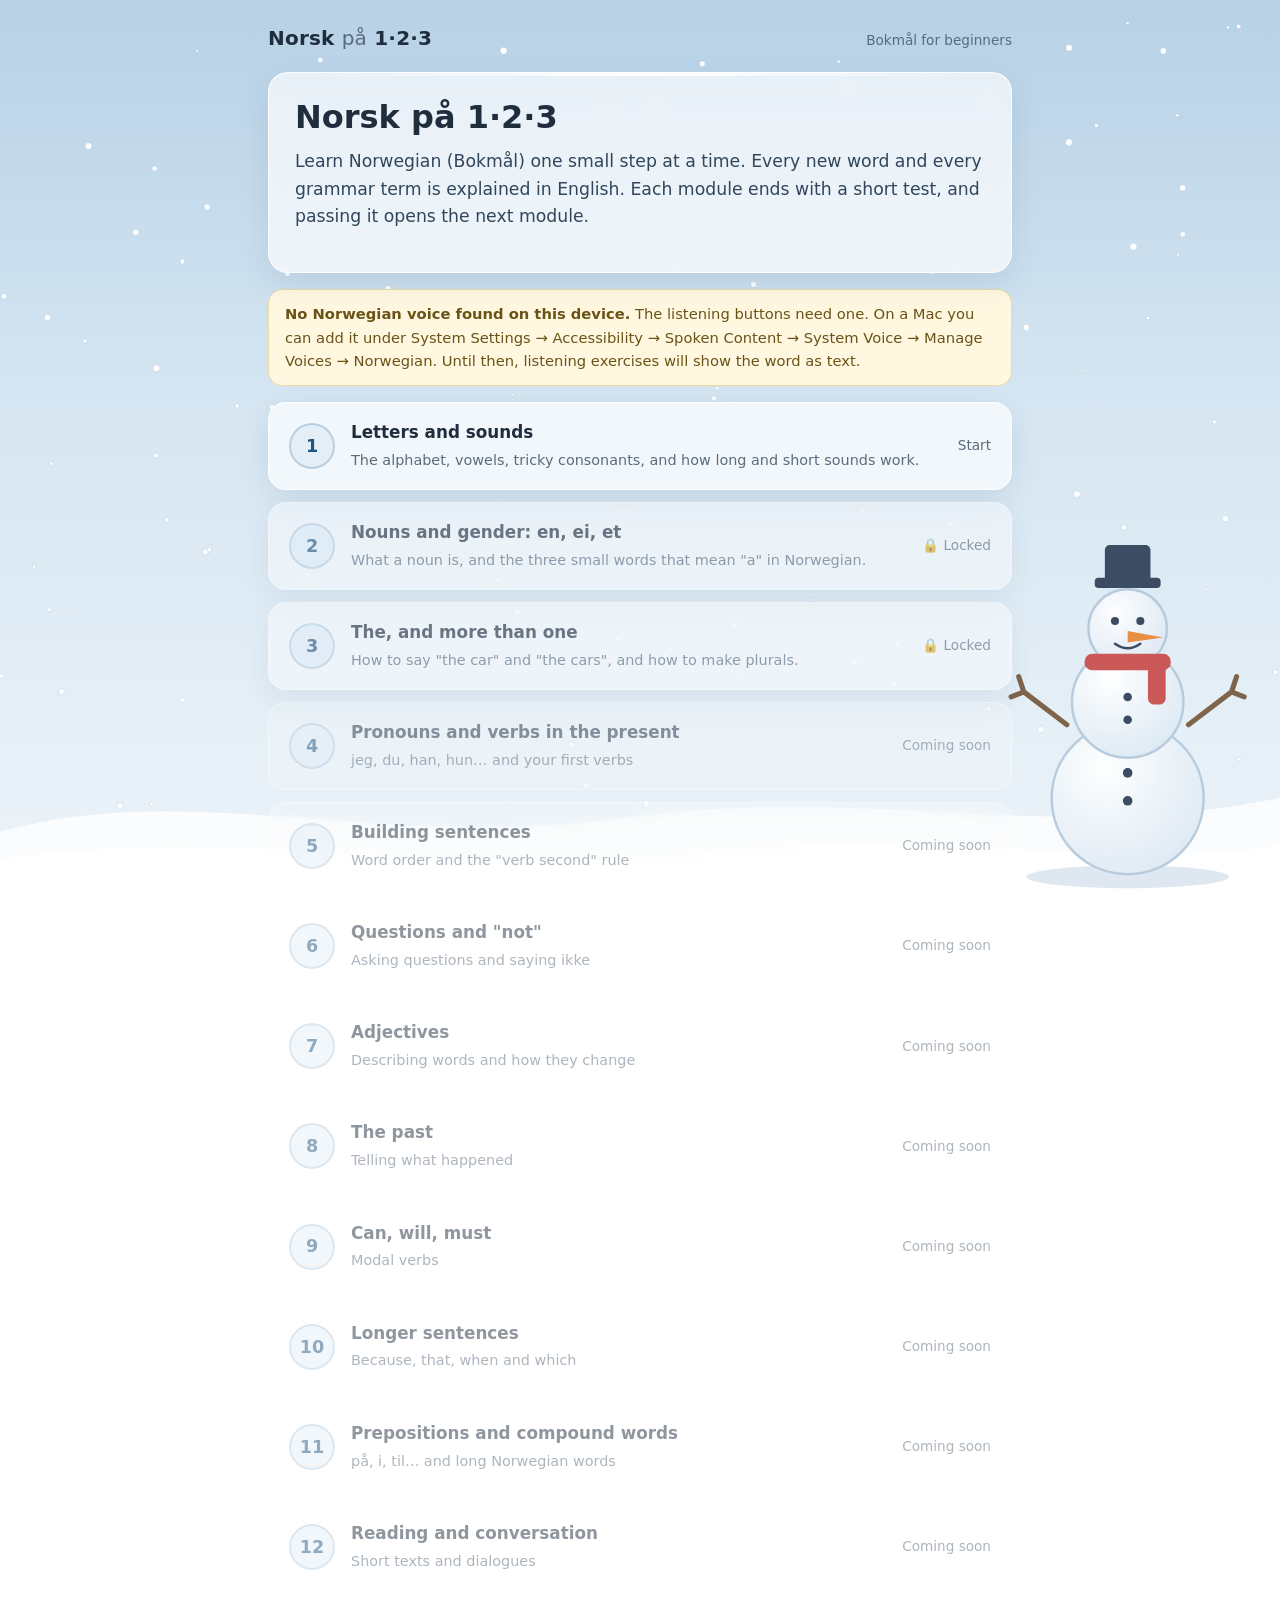
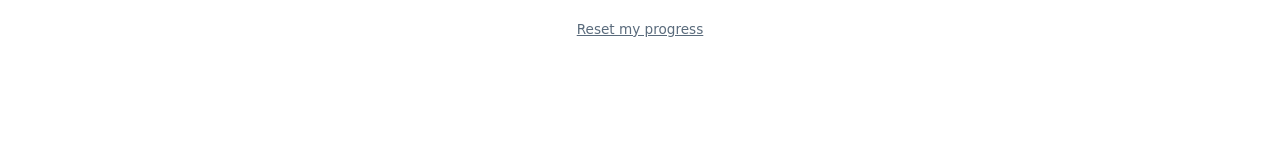
==== index.html @ 13de9e4a "Norsk på 1·2·3: kursskjelett med vinterdesign og modul 1–3 Co-Authored-By: Claude Sonnet 5.5 <norepl" ====
<!DOCTYPE html>
<html lang="en">
<head>
<meta charset="utf-8">
<meta name="viewport" content="width=device-width, initial-scale=1">
<title>Norsk på 1·2·3</title>
<meta name="description" content="Learn Norwegian (Bokmål) step by step, with explanations in English.">
<link rel="icon" href="data:image/svg+xml,%3Csvg xmlns='http://www.w3.org/2000/svg' viewBox='0 0 100 100'%3E%3Ctext y='.9em' font-size='90'%3E%E2%9D%84%EF%B8%8F%3C/text%3E%3C/svg%3E">
<link rel="stylesheet" href="css/style.css">
</head>
<body>

<canvas id="snow" aria-hidden="true"></canvas>

<svg class="drift" aria-hidden="true" viewBox="0 0 1440 220" preserveAspectRatio="none">
  <path d="M0 120 C 220 40, 420 150, 700 100 C 980 50, 1180 140, 1440 70 L1440 220 L0 220 Z" fill="#ffffff" opacity=".75"/>
  <path d="M0 160 C 260 110, 520 190, 800 150 C 1060 112, 1260 180, 1440 140 L1440 220 L0 220 Z" fill="#ffffff"/>
</svg>

<svg class="snowman" aria-hidden="true" viewBox="0 0 200 300" role="presentation">
  <defs>
    <radialGradient id="sg" cx="35%" cy="30%" r="80%">
      <stop offset="0" stop-color="#ffffff"/>
      <stop offset="1" stop-color="#dbe8f3"/>
    </radialGradient>
  </defs>
  <ellipse cx="100" cy="288" rx="80" ry="9" fill="#9db9d1" opacity=".35"/>
  <path d="M52 168 L18 142 M18 142 L8 146 M18 142 L14 130" stroke="#7a5c43" stroke-width="4" stroke-linecap="round" fill="none"/>
  <path d="M148 168 L182 142 M182 142 L192 146 M182 142 L186 130" stroke="#7a5c43" stroke-width="4" stroke-linecap="round" fill="none"/>
  <circle cx="100" cy="226" r="60" fill="url(#sg)" stroke="#b6cadc" stroke-width="2"/>
  <circle cx="100" cy="150" r="44" fill="url(#sg)" stroke="#b6cadc" stroke-width="2"/>
  <circle cx="100" cy="92" r="31" fill="url(#sg)" stroke="#b6cadc" stroke-width="2"/>
  <rect x="66" y="112" width="68" height="13" rx="6" fill="#c9514f"/>
  <rect x="116" y="118" width="14" height="34" rx="5" fill="#c9514f"/>
  <circle cx="90" cy="86" r="3.2" fill="#33445a"/>
  <circle cx="110" cy="86" r="3.2" fill="#33445a"/>
  <path d="M100 94 L128 99 L100 103 Z" fill="#e8893b"/>
  <path d="M90 104 q10 7 20 0" stroke="#33445a" stroke-width="2" fill="none" stroke-linecap="round"/>
  <circle cx="100" cy="146" r="3.4" fill="#33445a"/>
  <circle cx="100" cy="164" r="3.4" fill="#33445a"/>
  <circle cx="100" cy="206" r="3.8" fill="#33445a"/>
  <circle cx="100" cy="228" r="3.8" fill="#33445a"/>
  <rect x="74" y="52" width="52" height="8" rx="3" fill="#33445a"/>
  <rect x="82" y="26" width="36" height="30" rx="4" fill="#33445a"/>
</svg>

<div class="shell">
  <header class="top">
    <a href="#" id="homeLink" class="brand" aria-label="Norsk på 1·2·3, home">Norsk <span>på</span> 1·2·3</a>
    <span class="tag">Bokmål for beginners</span>
  </header>
  <main id="app" tabindex="-1"></main>
  <footer class="foot">
    <button id="resetBtn" class="linkish">Reset my progress</button>
  </footer>
</div>

<script src="js/modules.js"></script>
<script src="js/app.js"></script>
</body>
</html>
---- css/style.css ----
:root{
  --ink:#1f2d3d;
  --muted:#5a6b7c;
  --blue:#2f6f9f;
  --blue-d:#1f5580;
  --blue-l:#e3eef7;
  --ok:#2c7a58;
  --ok-bg:#e3f3ea;
  --bad:#a84646;
  --bad-bg:#f8e6e6;
  --en:#3b6ea5;
  --ei:#b05279;
  --et:#3f8a69;
  --glass:rgba(255,255,255,.66);
  --edge:rgba(255,255,255,.85);
  --shadow:0 10px 30px rgba(40,80,120,.12);
}
*{box-sizing:border-box}
html{-webkit-text-size-adjust:100%}
body{
  margin:0;
  color:var(--ink);
  font:17px/1.6 "Avenir Next","Segoe UI",system-ui,-apple-system,Roboto,"Helvetica Neue",sans-serif;
  min-height:100vh;
  background:linear-gradient(180deg,#b7d1e6 0%,#d6e6f2 45%,#edf4f9 100%) fixed;
  position:relative;
  overflow-x:hidden;
}
#snow{position:fixed;inset:0;width:100%;height:100%;z-index:0;pointer-events:none}
.drift{position:fixed;left:0;right:0;bottom:0;width:100%;height:150px;z-index:0;pointer-events:none}
.snowman{position:fixed;right:max(2vw,12px);bottom:8px;height:min(46vh,380px);width:auto;z-index:0;pointer-events:none;opacity:.95}
.shell{position:relative;z-index:1;max-width:780px;margin:0 auto;padding:22px 18px 120px}
.top{display:flex;align-items:baseline;justify-content:space-between;gap:12px;margin-bottom:18px}
.brand{font-weight:700;font-size:1.25rem;letter-spacing:.2px;color:var(--ink);text-decoration:none}
.brand span{font-weight:400;color:var(--muted)}
.tag{font-size:.85rem;color:var(--muted)}
h1,h2,h3{line-height:1.25;margin:0 0 .5em;font-weight:700}
h1{font-size:2rem}
h2{font-size:1.4rem}
h3{font-size:1.1rem;color:var(--blue-d)}
p{margin:0 0 1em}
.lead{font-size:1.08rem;color:#31465b}
.card{
  background:var(--glass);
  -webkit-backdrop-filter:blur(7px);backdrop-filter:blur(7px);
  border:1px solid var(--edge);
  border-radius:20px;
  box-shadow:var(--shadow);
  padding:24px 26px;
  margin-bottom:16px;
  position:relative;
}
.card::before{ /* thin snow cap on top edge */
  content:"";position:absolute;left:22px;right:22px;top:-1px;height:4px;
  background:linear-gradient(90deg,transparent,rgba(255,255,255,.95),transparent);
  border-radius:4px;
}
.hero h1{margin-bottom:.35em}

/* buttons */
button{font:inherit;color:inherit;cursor:pointer}
.btn{
  display:inline-flex;align-items:center;gap:8px;
  background:var(--blue);color:#fff;border:0;border-radius:999px;
  padding:10px 22px;font-weight:600;
  transition:background .15s,transform .05s;
}
.btn:hover{background:var(--blue-d)}
.btn:active{transform:translateY(1px)}
.btn:disabled{background:#a9bccb;cursor:not-allowed}
.btn.ghost{background:rgba(255,255,255,.7);color:var(--blue-d);border:1px solid #b9cfe0}
.btn.ghost:hover{background:#fff}
.row{display:flex;flex-wrap:wrap;gap:10px;align-items:center}
.row.between{justify-content:space-between}
.linkish{background:none;border:0;color:var(--muted);text-decoration:underline;font-size:.85rem;padding:4px}
.foot{text-align:center;margin-top:24px}
:focus-visible{outline:3px solid #7fb2dc;outline-offset:2px}
main:focus{outline:none}

/* module path */
.path{list-style:none;margin:0;padding:0}
.mod{
  display:flex;gap:16px;align-items:center;width:100%;text-align:left;
  background:var(--glass);-webkit-backdrop-filter:blur(7px);backdrop-filter:blur(7px);
  border:1px solid var(--edge);border-radius:18px;box-shadow:var(--shadow);
  padding:16px 20px;margin-bottom:12px;color:var(--ink);
  transition:transform .12s,background .12s;
}
button.mod:hover{transform:translateY(-2px);background:rgba(255,255,255,.85)}
.mod .num{
  flex:0 0 46px;height:46px;border-radius:50%;
  display:grid;place-items:center;font-weight:700;font-size:1.1rem;
  background:var(--blue-l);color:var(--blue-d);border:2px solid #b9cfe0;
}
.mod.done .num{background:var(--ok);border-color:var(--ok);color:#fff}
.mod .info{flex:1;min-width:0}
.mod .info b{display:block;font-size:1.05rem}
.mod .info small{color:var(--muted);font-size:.9rem}
.mod .state{font-size:.85rem;color:var(--muted);white-space:nowrap}
.mod.done .state{color:var(--ok);font-weight:600}
.mod.locked{opacity:.62;cursor:default}
.mod.soon{opacity:.5;background:rgba(255,255,255,.4);box-shadow:none}
.banner{
  background:#fff7e0;border:1px solid #ecd9a0;color:#6a5316;
  border-radius:14px;padding:12px 16px;margin-bottom:16px;font-size:.92rem;
}

/* lesson content */
.crumbs{font-size:.88rem;color:var(--muted);margin-bottom:10px}
.dots{display:flex;gap:6px;margin:0 0 16px}
.dots i{height:6px;flex:1;border-radius:4px;background:#c9d9e6}
.dots i.on{background:var(--blue)}
.term{
  background:var(--blue-l);border-left:4px solid var(--blue);
  border-radius:10px;padding:10px 14px;margin:14px 0;font-size:.98rem;
}
.tip{
  background:#fff6e4;border-left:4px solid #e0a93b;
  border-radius:10px;padding:10px 14px;margin:14px 0;font-size:.98rem;
}
table{border-collapse:collapse;width:100%;margin:12px 0;font-size:.97rem}
th,td{padding:9px 10px;text-align:left;border-bottom:1px solid rgba(90,120,150,.2);vertical-align:top}
th{font-size:.8rem;letter-spacing:.04em;text-transform:uppercase;color:var(--muted)}
td.big{font-size:1.6rem;font-weight:700;color:var(--blue-d);width:56px}
.w{display:inline-flex;align-items:center;gap:6px;margin:2px 12px 2px 0;white-space:nowrap}
.w b{font-weight:700}
.w .en{color:var(--muted);font-size:.9rem}
.say{
  background:#fff;border:1px solid #b9cfe0;border-radius:50%;
  width:28px;height:28px;display:inline-grid;place-items:center;font-size:.8rem;padding:0;line-height:1;
}
.say:hover{background:var(--blue-l)}
.g{display:inline-block;font-weight:700;font-size:.85rem;padding:1px 9px;border-radius:999px;color:#fff}
.g-en{background:var(--en)}.g-ei{background:var(--ei)}.g-et{background:var(--et)}
.cols{display:grid;grid-template-columns:repeat(3,1fr);gap:14px}
.cols>div{background:rgba(255,255,255,.55);border-radius:14px;padding:12px 14px}
.cols .w{display:flex;margin:4px 0}
.rule{font-size:1.05rem;text-align:center;background:rgba(255,255,255,.6);border-radius:12px;padding:10px;margin:10px 0}
.arrow{color:var(--muted);padding:0 4px}
.hl{color:var(--blue-d);font-weight:700}

/* practice */
.progress{height:8px;background:#c9d9e6;border-radius:6px;overflow:hidden;margin-bottom:16px}
.progress i{display:block;height:100%;background:var(--blue);transition:width .25s}
.q{font-size:1.15rem;margin-bottom:16px}
.q .blank{display:inline-block;min-width:42px;border-bottom:2px solid var(--blue);text-align:center;color:var(--blue-d)}
.listenbar{display:flex;gap:10px;margin-bottom:16px;flex-wrap:wrap}
.bigsay{
  display:inline-flex;align-items:center;gap:8px;background:#fff;border:1px solid #b9cfe0;
  border-radius:999px;padding:10px 20px;font-weight:600;color:var(--blue-d)
}
.bigsay:hover{background:var(--blue-l)}
.opts{display:grid;gap:10px;margin-bottom:16px}
.opt{
  text-align:left;background:rgba(255,255,255,.8);border:2px solid #cddceb;border-radius:14px;
  padding:11px 16px;transition:border-color .12s,background .12s;
}
.opt:hover{border-color:#8db5d6}
.opt.sel{border-color:var(--blue);background:var(--blue-l)}
.opt.right{border-color:var(--ok);background:var(--ok-bg)}
.opt.wrong{border-color:var(--bad);background:var(--bad-bg)}
.opts.two{grid-template-columns:repeat(auto-fit,minmax(130px,1fr))}
input.ans{
  font:inherit;width:100%;max-width:420px;padding:11px 16px;border-radius:14px;
  border:2px solid #cddceb;background:rgba(255,255,255,.9);color:var(--ink);
}
input.ans:focus{outline:none;border-color:var(--blue)}
input.ans.right{border-color:var(--ok);background:var(--ok-bg)}
input.ans.wrong{border-color:var(--bad);background:var(--bad-bg)}
.chars{display:flex;gap:8px;margin:10px 0 16px}
.chars button{background:#fff;border:1px solid #b9cfe0;border-radius:10px;padding:4px 14px;font-weight:700;font-size:1.05rem}
.chars button:hover{background:var(--blue-l)}
.match{display:grid;grid-template-columns:1fr 1fr;gap:10px 24px;margin-bottom:16px}
.match .opt{text-align:center}
.match .opt.done{border-color:var(--ok);background:var(--ok-bg);opacity:.75;cursor:default}
.match .opt.flash{border-color:var(--bad);background:var(--bad-bg)}
.feedback{border-radius:14px;padding:12px 16px;margin-bottom:16px;font-size:.98rem}
.feedback.ok{background:var(--ok-bg);border:1px solid #b6dcc6}
.feedback.no{background:var(--bad-bg);border:1px solid #e5bcbc}
.feedback > b{display:block;margin-bottom:2px}
.noaudio{font-size:.88rem;color:#6a5316;background:#fff7e0;border-radius:10px;padding:6px 12px;margin-bottom:12px}
.score{font-size:3rem;font-weight:700;color:var(--blue-d);line-height:1.1}
.score.ok{color:var(--ok)}
ul.wronglist{padding-left:20px;margin:8px 0 16px}
ul.wronglist li{margin-bottom:8px}

@media (max-width:640px){
  body{font-size:16px}
  h1{font-size:1.65rem}
  .card{padding:20px 18px}
  .cols{grid-template-columns:1fr}
  .match{gap:10px 12px}
  .mod .state{display:none}
  .tag{display:none}
  .snowman{height:30vh;opacity:.6}
}
@media (prefers-reduced-motion:reduce){
  *{transition:none!important}
}
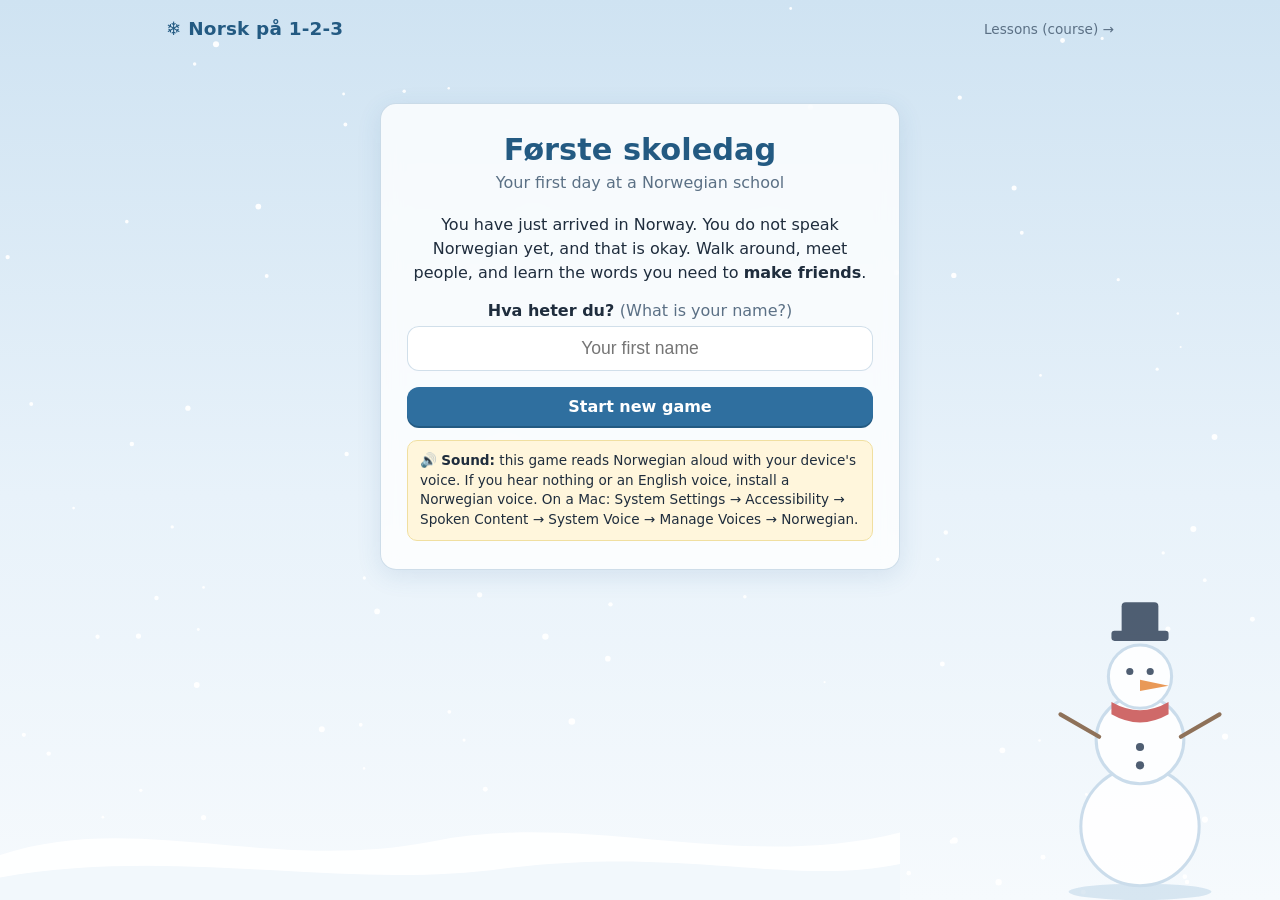
==== commit 527ee477: "Add 2D game 'Første skoledag'; move lesson course to /kurs Co-Authored-By: Claude Sonnet 5.5 <norepl" ====
--- a/index.html
+++ b/index.html
@@ -2,60 +2,93 @@
 <html lang="en">
 <head>
 <meta charset="utf-8">
-<meta name="viewport" content="width=device-width, initial-scale=1">
-<title>Norsk på 1·2·3</title>
-<meta name="description" content="Learn Norwegian (Bokmål) step by step, with explanations in English.">
-<link rel="icon" href="data:image/svg+xml,%3Csvg xmlns='http://www.w3.org/2000/svg' viewBox='0 0 100 100'%3E%3Ctext y='.9em' font-size='90'%3E%E2%9D%84%EF%B8%8F%3C/text%3E%3C/svg%3E">
-<link rel="stylesheet" href="css/style.css">
+<meta name="viewport" content="width=device-width,initial-scale=1">
+<title>Norsk på 1-2-3</title>
+<link rel="stylesheet" href="game/style.css">
 </head>
 <body>
-
-<canvas id="snow" aria-hidden="true"></canvas>
-
-<svg class="drift" aria-hidden="true" viewBox="0 0 1440 220" preserveAspectRatio="none">
-  <path d="M0 120 C 220 40, 420 150, 700 100 C 980 50, 1180 140, 1440 70 L1440 220 L0 220 Z" fill="#ffffff" opacity=".75"/>
-  <path d="M0 160 C 260 110, 520 190, 800 150 C 1060 112, 1260 180, 1440 140 L1440 220 L0 220 Z" fill="#ffffff"/>
+<canvas id="snow"></canvas>
+<svg class="bg-drift" viewBox="0 0 1000 120" preserveAspectRatio="none" aria-hidden="true"><path d="M0 70 C150 20 300 90 480 55 C650 20 820 90 1000 45 L1000 120 L0 120Z" fill="#fff" opacity=".9"/><path d="M0 95 C200 60 380 110 560 85 C760 60 880 105 1000 80 L1000 120 L0 120Z" fill="#f2f8fc"/></svg>
+<svg class="bg-snowman" viewBox="0 0 200 300" aria-hidden="true">
+  <ellipse cx="100" cy="292" rx="70" ry="8" fill="#b9d2e6" opacity=".6"/>
+  <circle cx="100" cy="228" r="58" fill="#fff" stroke="#c4d8e8" stroke-width="3"/>
+  <circle cx="100" cy="143" r="43" fill="#fff" stroke="#c4d8e8" stroke-width="3"/>
+  <circle cx="100" cy="81" r="31" fill="#fff" stroke="#c4d8e8" stroke-width="3"/>
+  <rect x="72" y="36" width="56" height="10" rx="3" fill="#33445a"/><rect x="82" y="8" width="36" height="32" rx="4" fill="#33445a"/>
+  <circle cx="90" cy="76" r="3.5" fill="#33445a"/><circle cx="110" cy="76" r="3.5" fill="#33445a"/>
+  <path d="M100 84 L128 90 L100 95Z" fill="#e8893b"/>
+  <path d="M72 106 Q100 122 128 106 L128 118 Q100 134 72 118Z" fill="#c9514f"/>
+  <circle cx="100" cy="150" r="4" fill="#33445a"/><circle cx="100" cy="168" r="4" fill="#33445a"/>
+  <path d="M60 140 L22 118 M140 140 L178 118" stroke="#7d5a3c" stroke-width="4" stroke-linecap="round"/>
 </svg>
 
-<svg class="snowman" aria-hidden="true" viewBox="0 0 200 300" role="presentation">
-  <defs>
-    <radialGradient id="sg" cx="35%" cy="30%" r="80%">
-      <stop offset="0" stop-color="#ffffff"/>
-      <stop offset="1" stop-color="#dbe8f3"/>
-    </radialGradient>
-  </defs>
-  <ellipse cx="100" cy="288" rx="80" ry="9" fill="#9db9d1" opacity=".35"/>
-  <path d="M52 168 L18 142 M18 142 L8 146 M18 142 L14 130" stroke="#7a5c43" stroke-width="4" stroke-linecap="round" fill="none"/>
-  <path d="M148 168 L182 142 M182 142 L192 146 M182 142 L186 130" stroke="#7a5c43" stroke-width="4" stroke-linecap="round" fill="none"/>
-  <circle cx="100" cy="226" r="60" fill="url(#sg)" stroke="#b6cadc" stroke-width="2"/>
-  <circle cx="100" cy="150" r="44" fill="url(#sg)" stroke="#b6cadc" stroke-width="2"/>
-  <circle cx="100" cy="92" r="31" fill="url(#sg)" stroke="#b6cadc" stroke-width="2"/>
-  <rect x="66" y="112" width="68" height="13" rx="6" fill="#c9514f"/>
-  <rect x="116" y="118" width="14" height="34" rx="5" fill="#c9514f"/>
-  <circle cx="90" cy="86" r="3.2" fill="#33445a"/>
-  <circle cx="110" cy="86" r="3.2" fill="#33445a"/>
-  <path d="M100 94 L128 99 L100 103 Z" fill="#e8893b"/>
-  <path d="M90 104 q10 7 20 0" stroke="#33445a" stroke-width="2" fill="none" stroke-linecap="round"/>
-  <circle cx="100" cy="146" r="3.4" fill="#33445a"/>
-  <circle cx="100" cy="164" r="3.4" fill="#33445a"/>
-  <circle cx="100" cy="206" r="3.8" fill="#33445a"/>
-  <circle cx="100" cy="228" r="3.8" fill="#33445a"/>
-  <rect x="74" y="52" width="52" height="8" rx="3" fill="#33445a"/>
-  <rect x="82" y="26" width="36" height="30" rx="4" fill="#33445a"/>
-</svg>
+<div class="wrap">
+  <header class="brand"><h1>❄️ Norsk på 1-2-3</h1><a href="kurs/">Lessons (course) →</a></header>
 
-<div class="shell">
-  <header class="top">
-    <a href="#" id="homeLink" class="brand" aria-label="Norsk på 1·2·3, home">Norsk <span>på</span> 1·2·3</a>
-    <span class="tag">Bokmål for beginners</span>
-  </header>
-  <main id="app" tabindex="-1"></main>
-  <footer class="foot">
-    <button id="resetBtn" class="linkish">Reset my progress</button>
-  </footer>
+  <section id="title" class="glass">
+    <h2>Første skoledag</h2>
+    <p class="sub">Your first day at a Norwegian school</p>
+    <p>You have just arrived in Norway. You do not speak Norwegian yet, and that is okay. Walk around, meet people, and learn the words you need to <b>make friends</b>.</p>
+    <label for="nameIn">Hva heter du? <span style="font-weight:400;color:var(--mut)">(What is your name?)</span></label>
+    <input id="nameIn" maxlength="14" autocomplete="off" placeholder="Your first name">
+    <p id="nameErr" class="err" hidden>Write your name first.</p>
+    <div class="stack">
+      <button class="btn" id="startBtn">Start new game</button>
+      <button class="btn ghost" id="cont-game" hidden>Continue</button>
+    </div>
+    <div class="note" id="voiceNote" hidden>🔊 <b>Sound:</b> this game reads Norwegian aloud with your device's voice. If you hear nothing or an English voice, install a Norwegian voice. On a Mac: System Settings → Accessibility → Spoken Content → System Voice → Manage Voices → Norwegian.</div>
+  </section>
+
+  <main id="game" hidden>
+    <div class="hud">
+      <div class="quest glass"><div class="k">Oppdrag · Quest</div><div class="no" id="questNo"></div><div class="en" id="questEn"></div></div>
+      <div class="stats glass">
+        <div id="friends"></div>
+        <div class="tools">
+          <span>🔤 <b id="wordsCount">0</b></span>
+          <button class="chip" id="pbBtn">📖 <b id="phrCount">0</b></button>
+          <button class="chip" id="enBtn" aria-pressed="true">EN ✓</button>
+          <button class="chip" id="sndBtn" aria-label="Sound">🔊</button>
+          <button class="chip" id="homeBtn" aria-label="Menu">☰</button>
+        </div>
+      </div>
+    </div>
+    <div class="stage">
+      <canvas id="world"></canvas>
+      <div id="toast" hidden></div>
+      <div id="panel" hidden></div>
+    </div>
+    <div class="pad">
+      <div class="dpad">
+        <button class="u" data-dir="up" aria-label="Up">▲</button>
+        <button class="l" data-dir="left" aria-label="Left">◀</button>
+        <button class="r" data-dir="right" aria-label="Right">▶</button>
+        <button class="d" data-dir="down" aria-label="Down">▼</button>
+      </div>
+      <button class="abtn" id="actBtn" aria-label="Talk or look">A</button>
+    </div>
+    <p class="hintline">Arrow keys or WASD to walk · Space or Enter to talk or look · follow the yellow arrow</p>
+  </main>
 </div>
 
-<script src="js/modules.js"></script>
-<script src="js/app.js"></script>
+<div class="overlay" id="pb" hidden>
+  <div class="modal glass"><h2>📖 Frasebok</h2><div id="pbBody"></div><div class="acts"><button class="btn" id="pbClose">Close</button></div></div>
+</div>
+
+<div class="overlay" id="end" hidden>
+  <div class="modal glass" style="text-align:center">
+    <h2>Kapittel 1 er ferdig!</h2>
+    <p class="len">Chapter 1 complete. You made two friends on your first day.</p>
+    <div class="stats-row" id="endStats" style="justify-content:center"></div>
+    <div class="stack">
+      <button class="btn" id="endKeep">Keep exploring</button>
+      <button class="btn ghost" id="endPB">Open phrasebook</button>
+      <button class="btn ghost" id="endAgain">Play again</button>
+    </div>
+  </div>
+</div>
+
+<script src="game/data.js"></script>
+<script src="game/engine.js"></script>
 </body>
 </html>
--- a/game/style.css
+++ b/game/style.css
@@ -0,0 +1,116 @@
+:root{--blue:#2f6f9f;--blue-d:#235a82;--ink:#1f2d3d;--mut:#5b7085;--glass:rgba(255,255,255,.78);--line:rgba(47,111,159,.22);--gold:#f4c542;--ok:#2e9b6a;--bad:#d9534f}
+*{box-sizing:border-box}
+html,body{margin:0;min-height:100%}
+body{font-family:system-ui,-apple-system,"Segoe UI",Roboto,sans-serif;color:var(--ink);background:linear-gradient(180deg,#cfe3f2 0%,#e8f2fa 55%,#f6fafd 100%) fixed;overflow-x:hidden}
+[hidden]{display:none!important}
+#snow{position:fixed;inset:0;pointer-events:none;z-index:0}
+.bg-snowman{position:fixed;right:3vw;bottom:0;height:34vh;opacity:.85;z-index:0;pointer-events:none}
+.bg-drift{position:fixed;left:0;right:0;bottom:0;height:12vh;z-index:0;pointer-events:none}
+.wrap{position:relative;z-index:1;max-width:980px;margin:0 auto;padding:12px 14px 40px}
+header.brand{display:flex;align-items:center;justify-content:space-between;gap:10px;padding:6px 2px 10px}
+.brand h1{font-size:1.15rem;margin:0;color:var(--blue-d);letter-spacing:.2px}
+.brand a{color:var(--mut);font-size:.85rem;text-decoration:none}
+.brand a:hover{text-decoration:underline}
+.glass{background:var(--glass);backdrop-filter:blur(10px);-webkit-backdrop-filter:blur(10px);border:1px solid var(--line);border-radius:16px;box-shadow:0 6px 24px rgba(47,111,159,.12)}
+
+/* title */
+#title{max-width:520px;margin:6vh auto 0;padding:28px 26px;text-align:center}
+#title h2{margin:0 0 4px;font-size:1.9rem;color:var(--blue-d)}
+#title .sub{margin:0 0 18px;color:var(--mut)}
+#title p{line-height:1.5}
+#title label{display:block;font-weight:600;margin:16px 0 6px}
+#title input{width:100%;font-size:1.1rem;padding:11px 14px;border-radius:12px;border:1.5px solid var(--line);background:#fff;text-align:center}
+#title input:focus{outline:2px solid var(--blue);border-color:var(--blue)}
+.err{color:var(--bad);font-size:.9rem;margin:6px 0 0}
+.stack{display:flex;flex-direction:column;gap:10px;margin-top:16px}
+.btn{font:inherit;font-weight:600;background:var(--blue);color:#fff;border:0;border-radius:12px;padding:10px 20px;cursor:pointer;box-shadow:0 2px 0 var(--blue-d)}
+.btn:hover{background:var(--blue-d)}
+.btn:disabled{opacity:.45;cursor:default}
+.btn.ghost{background:#fff;color:var(--blue-d);border:1.5px solid var(--line);box-shadow:none}
+.note{margin-top:14px;padding:10px 12px;border-radius:10px;background:#fff6dc;border:1px solid #f0dfa0;font-size:.85rem;text-align:left;line-height:1.45}
+
+/* HUD */
+.hud{display:grid;grid-template-columns:1fr auto;gap:10px;margin-bottom:10px}
+.quest{padding:10px 14px}
+.quest .k{font-size:.7rem;text-transform:uppercase;letter-spacing:.08em;color:var(--mut)}
+.quest .no{font-weight:700;font-size:1.05rem;color:var(--blue-d)}
+.quest .en{font-size:.88rem;color:var(--mut)}
+.stats{display:flex;flex-direction:column;gap:4px;padding:8px 12px;font-size:.85rem;justify-content:center}
+#friends{display:flex;align-items:center;gap:8px}
+#friends .lbl{color:var(--mut)}
+.flakes{letter-spacing:1px;font-size:.8rem}
+.flakes i{font-style:normal;opacity:.25}
+.tools{display:flex;gap:8px;align-items:center;flex-wrap:wrap}
+.chip{font:inherit;font-size:.85rem;background:#fff;border:1.5px solid var(--line);border-radius:999px;padding:4px 10px;cursor:pointer;color:var(--ink)}
+.chip:hover{border-color:var(--blue)}
+.chip[aria-pressed="true"]{background:#e6f1fa;border-color:var(--blue)}
+
+/* stage */
+.stage{position:relative;border-radius:16px;overflow:hidden;border:2px solid #fff;box-shadow:0 10px 34px rgba(47,111,159,.25);background:#dce9f3;line-height:0}
+#world{width:100%;height:auto;display:block;image-rendering:auto}
+#panel{position:absolute;left:10px;right:10px;bottom:10px;line-height:1.4;padding:14px 16px;max-height:80%;overflow:auto;background:rgba(255,255,255,.93);backdrop-filter:blur(8px);border:1.5px solid var(--line);border-radius:14px;box-shadow:0 6px 22px rgba(20,40,60,.25)}
+#panel .who{font-weight:700;color:var(--blue-d);font-size:.85rem;margin-bottom:2px}
+.lno{font-size:1.35rem;font-weight:600}
+.len{color:var(--mut);font-size:.95rem;margin-top:2px}
+.narr{font-size:1rem;line-height:1.5}
+.prompt{font-weight:600;margin-bottom:8px}
+.prompt.good{color:var(--ok)}
+.acts{display:flex;gap:8px;align-items:center;justify-content:flex-end;margin-top:10px;flex-wrap:wrap}
+.mini{font:inherit;font-size:.9rem;background:#fff;border:1.5px solid var(--line);border-radius:10px;padding:5px 9px;cursor:pointer}
+.mini:hover{border-color:var(--blue)}
+.mini.wide{padding:5px 12px;color:var(--blue-d)}
+.opts{display:grid;gap:8px}
+.opts.two{grid-template-columns:1fr 1fr}
+.opt,.mitem{font:inherit;text-align:left;background:#fff;border:1.5px solid var(--line);border-radius:12px;padding:10px 12px;cursor:pointer;display:flex;flex-direction:column;gap:2px;color:var(--ink)}
+.opt:hover,.mitem:hover{border-color:var(--blue);background:#f2f8fc}
+.o-no{font-weight:600;font-size:1.05rem}
+.o-en{color:var(--mut);font-size:.88rem}
+.opt.right,.mitem.right{background:#e3f6ec;border-color:var(--ok)}
+.opt.wrong{background:#fde8e7;border-color:var(--bad);animation:shake .35s}
+.opt.glow{border-color:var(--gold);box-shadow:0 0 0 3px rgba(244,197,66,.45)}
+.menu{display:grid;grid-template-columns:repeat(2,1fr);gap:8px}
+.mitem{align-items:center;text-align:center}
+.mitem .emo{font-size:2rem}
+.line{min-height:48px;display:flex;flex-wrap:wrap;gap:6px;padding:8px;border-bottom:2px solid var(--line);margin-bottom:10px;background:rgba(255,255,255,.6);border-radius:10px 10px 0 0}
+.tiles{display:flex;flex-wrap:wrap;gap:6px}
+.tile{font:inherit;font-weight:600;background:#fff;border:1.5px solid var(--line);border-bottom-width:3px;border-radius:10px;padding:7px 12px;cursor:pointer;color:var(--ink)}
+.tile:hover{border-color:var(--blue)}
+.tile.used{opacity:.25}
+.msg{min-height:1.2em;color:var(--bad);font-size:.9rem;margin-top:6px}
+.shake{animation:shake .35s}
+@keyframes shake{25%{transform:translateX(-4px)}75%{transform:translateX(4px)}}
+.wordcard{text-align:center}
+.wordcard .lno{font-size:1.7rem}
+
+/* toast */
+#toast{position:absolute;top:10px;left:50%;transform:translateX(-50%);max-width:92%;line-height:1.35;background:rgba(31,45,61,.92);color:#fff;padding:8px 14px;border-radius:12px;font-size:.9rem;z-index:5;pointer-events:none}
+#toast.show{animation:pop .3s ease-out}
+@keyframes pop{from{opacity:0;transform:translate(-50%,-8px)}to{opacity:1;transform:translate(-50%,0)}}
+
+/* overlays */
+.overlay{position:fixed;inset:0;background:rgba(20,40,60,.45);z-index:20;display:flex;align-items:center;justify-content:center;padding:16px}
+.modal{max-width:520px;width:100%;max-height:86vh;overflow:auto;padding:22px;background:#fff}
+.modal h2{margin:0 0 6px;color:var(--blue-d)}
+.modal h3{margin:16px 0 6px;font-size:1rem}
+.plist{list-style:none;margin:0;padding:0}
+.plist li{display:flex;align-items:center;justify-content:space-between;gap:8px;padding:7px 0;border-bottom:1px solid #e6eef5}
+.plist small{display:block;color:var(--mut)}
+.stats-row{display:flex;flex-wrap:wrap;gap:10px;margin:12px 0}
+.stats-row span{background:#eef5fb;border-radius:999px;padding:5px 12px;font-size:.9rem}
+
+/* controls */
+.pad{display:none;justify-content:space-between;align-items:flex-end;margin-top:12px;gap:12px}
+.dpad{display:grid;grid-template-columns:repeat(3,56px);grid-template-rows:repeat(3,56px);gap:4px}
+.dpad button,.abtn{touch-action:none;user-select:none;-webkit-user-select:none;font-size:1.3rem;border:1.5px solid var(--line);background:rgba(255,255,255,.9);border-radius:14px;color:var(--blue-d);cursor:pointer}
+.dpad .u{grid-column:2;grid-row:1}.dpad .l{grid-column:1;grid-row:2}.dpad .r{grid-column:3;grid-row:2}.dpad .d{grid-column:2;grid-row:3}
+.abtn{width:84px;height:84px;border-radius:50%;font-weight:700;font-size:1.4rem;background:var(--blue);color:#fff;border:0;box-shadow:0 3px 0 var(--blue-d)}
+.hintline{margin-top:10px;color:var(--mut);font-size:.85rem;text-align:center}
+@media (pointer:coarse),(max-width:760px){.pad{display:flex}.hintline{display:none}}
+@media (max-width:640px){
+  .hud{grid-template-columns:1fr}
+  #panel{left:6px;right:6px;bottom:6px;padding:10px 12px}
+  .lno{font-size:1.15rem}
+  .opts.two{grid-template-columns:1fr}
+  .bg-snowman{height:22vh;opacity:.6}
+}
+@media (prefers-reduced-motion:reduce){*{animation:none!important}}
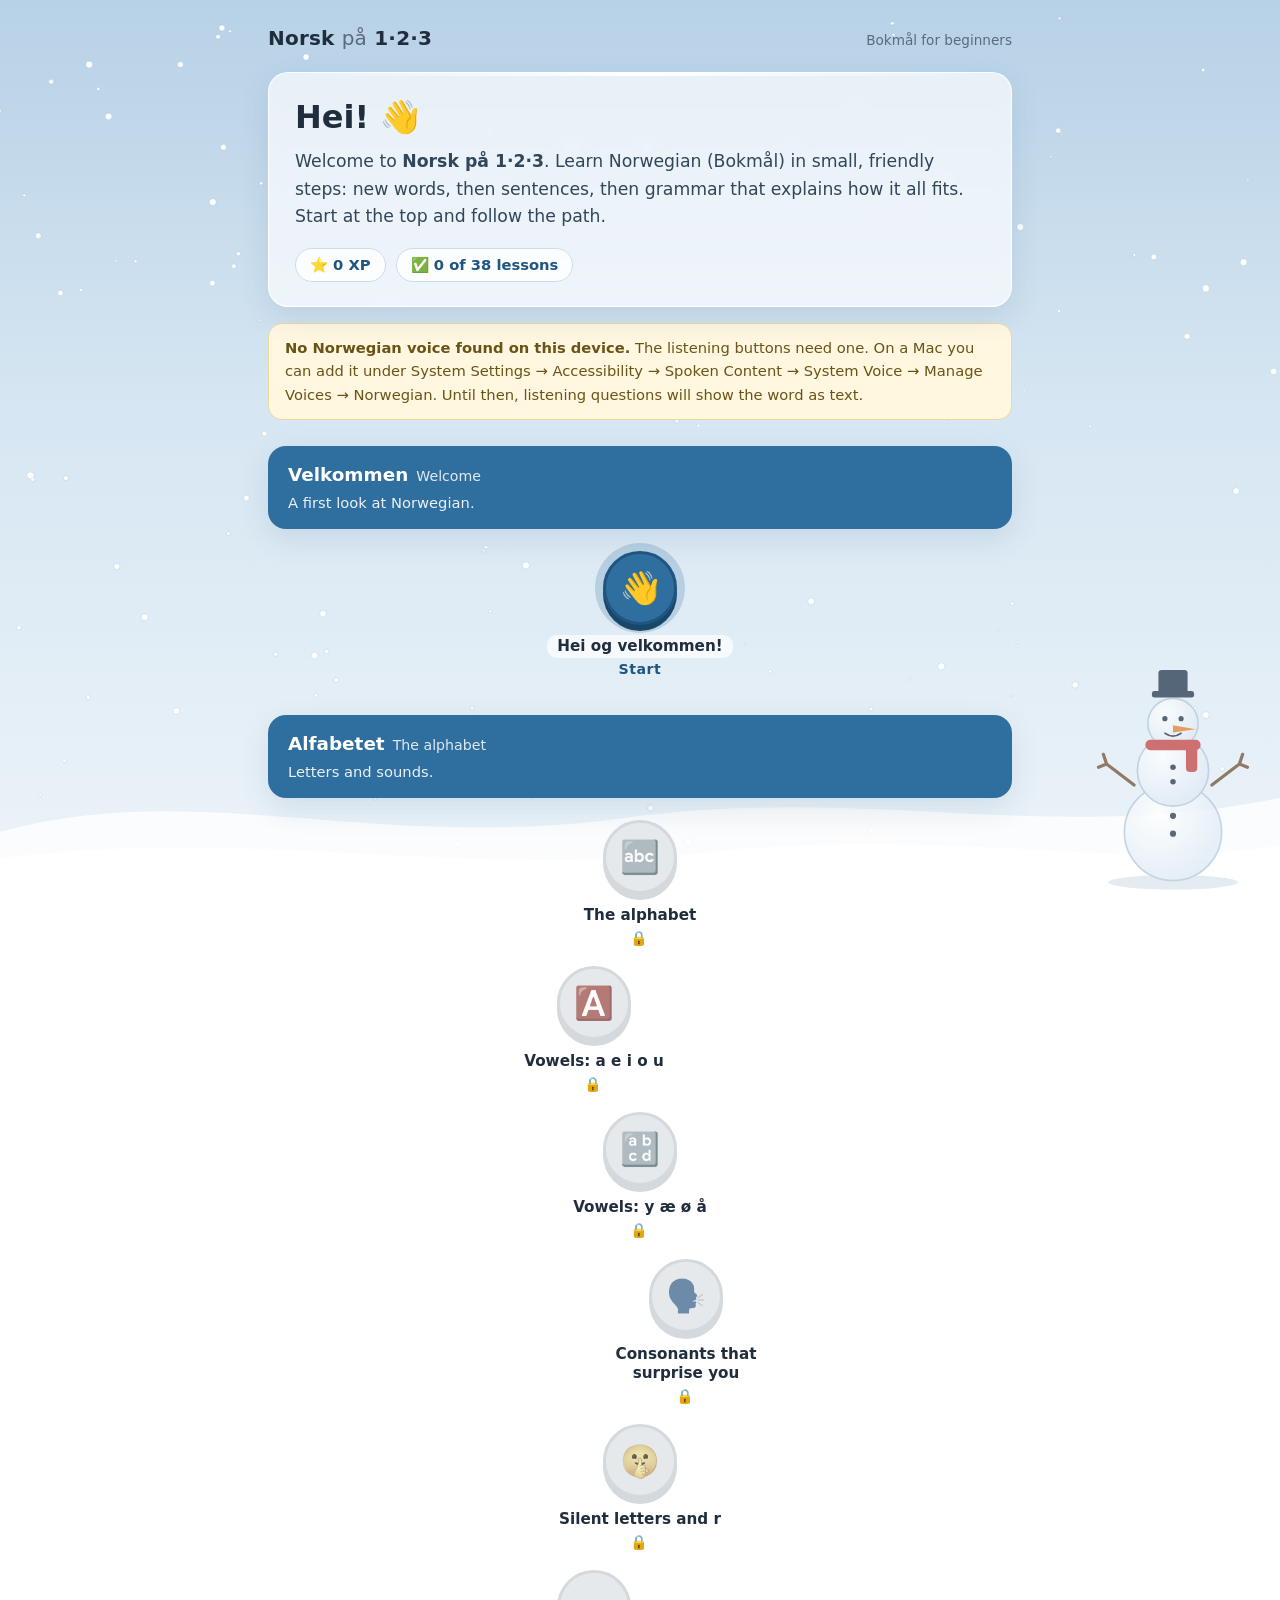
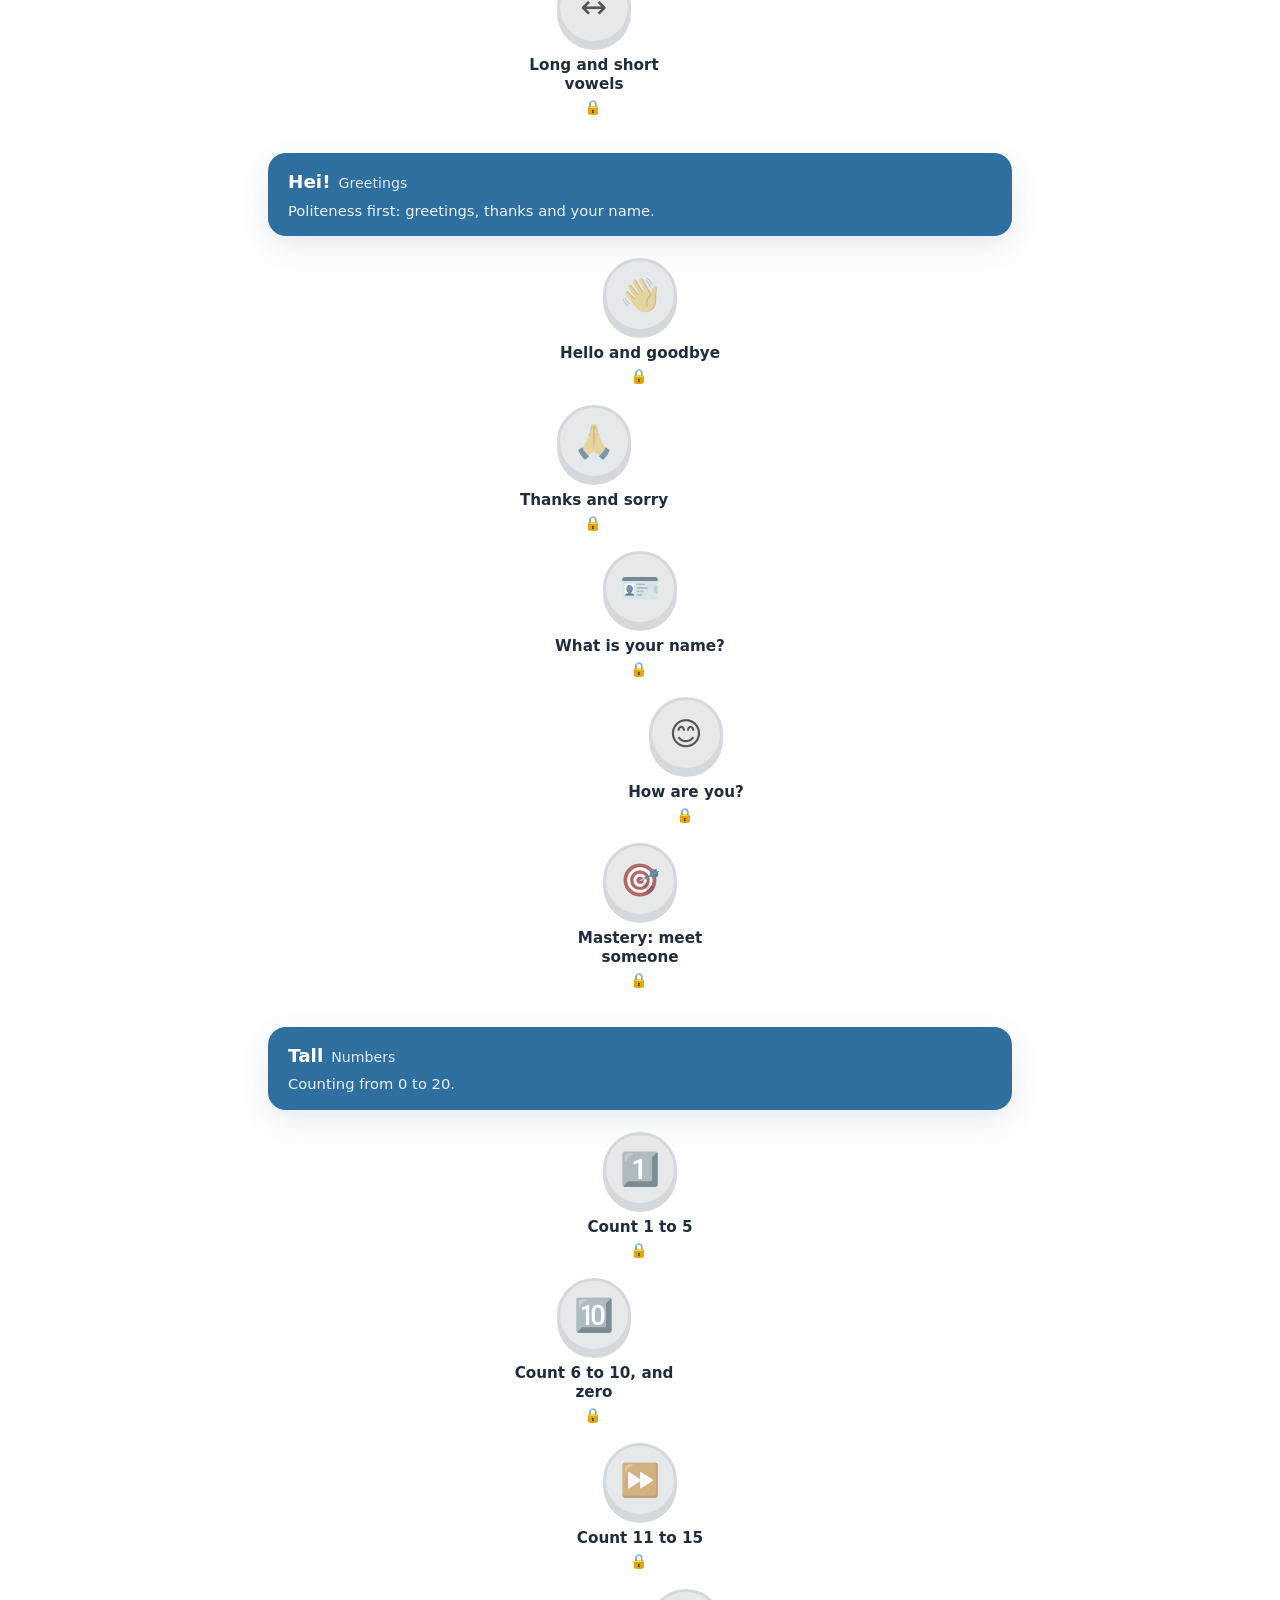
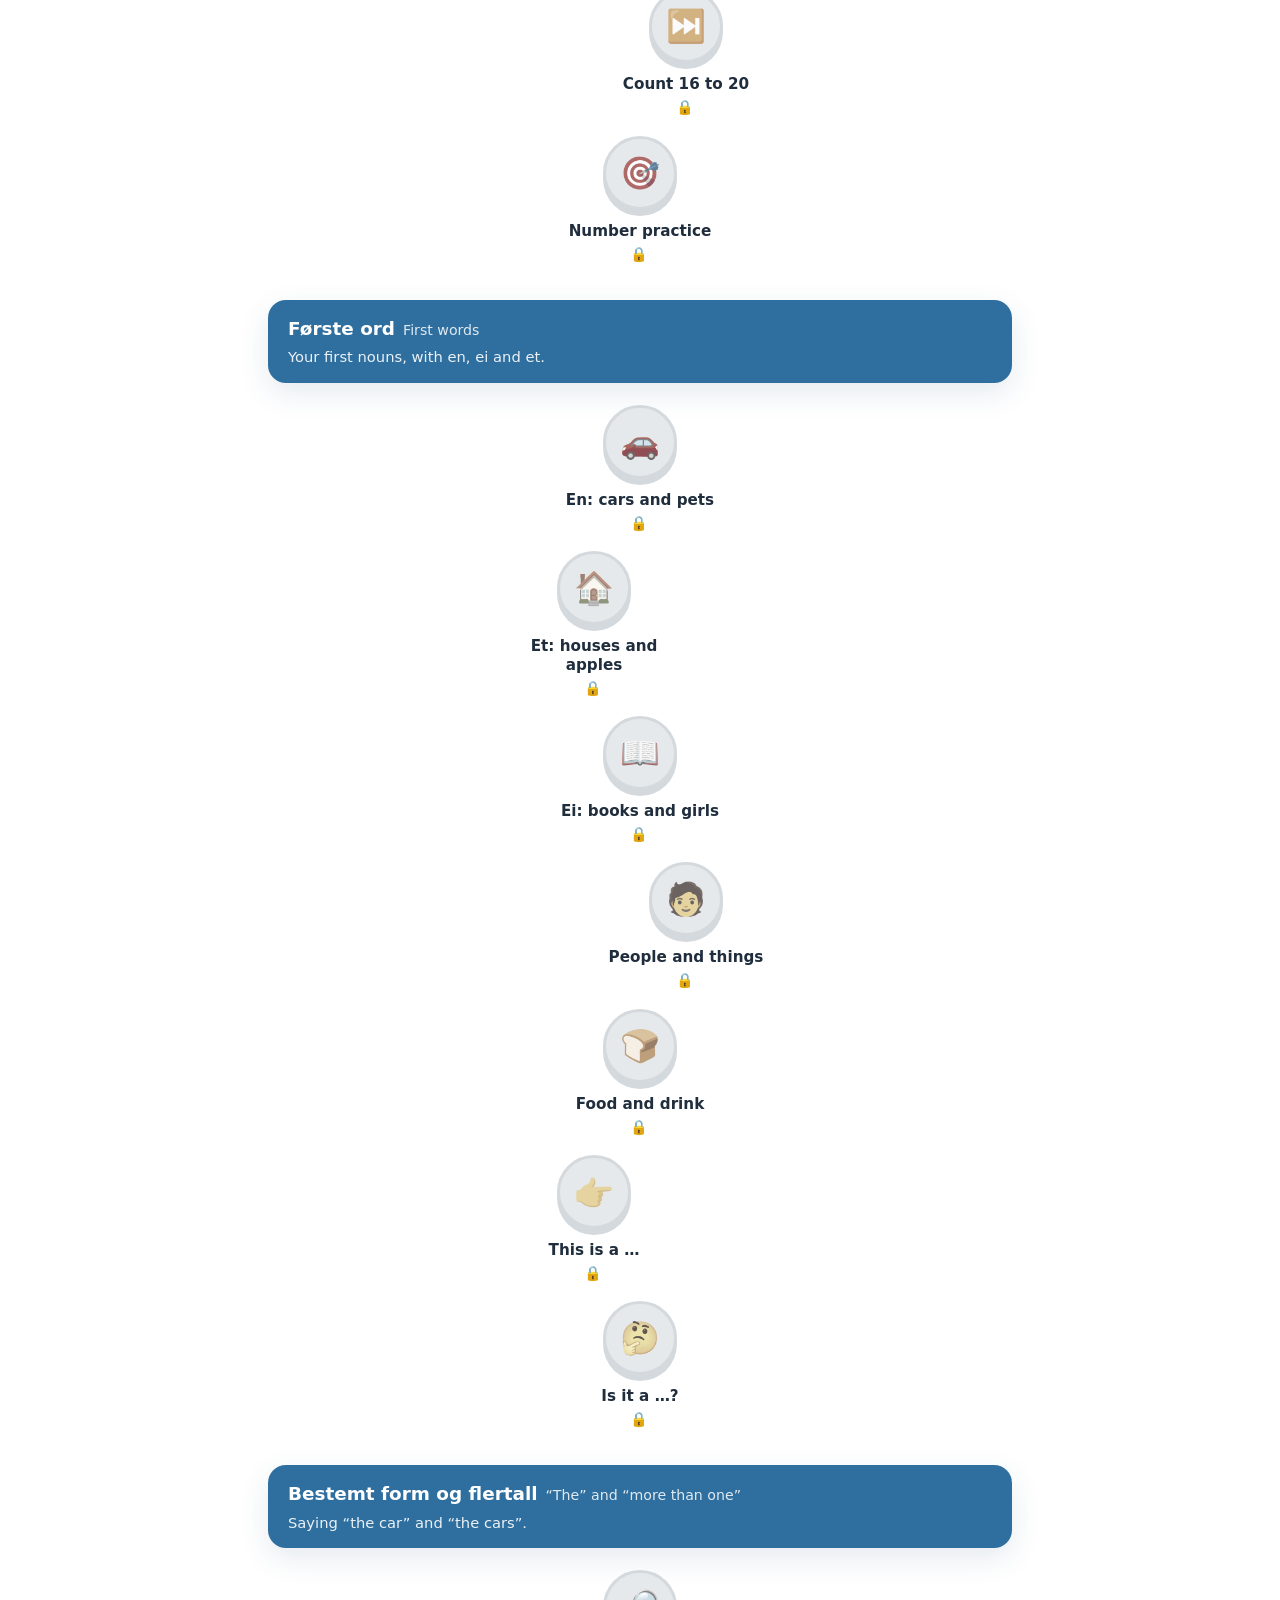
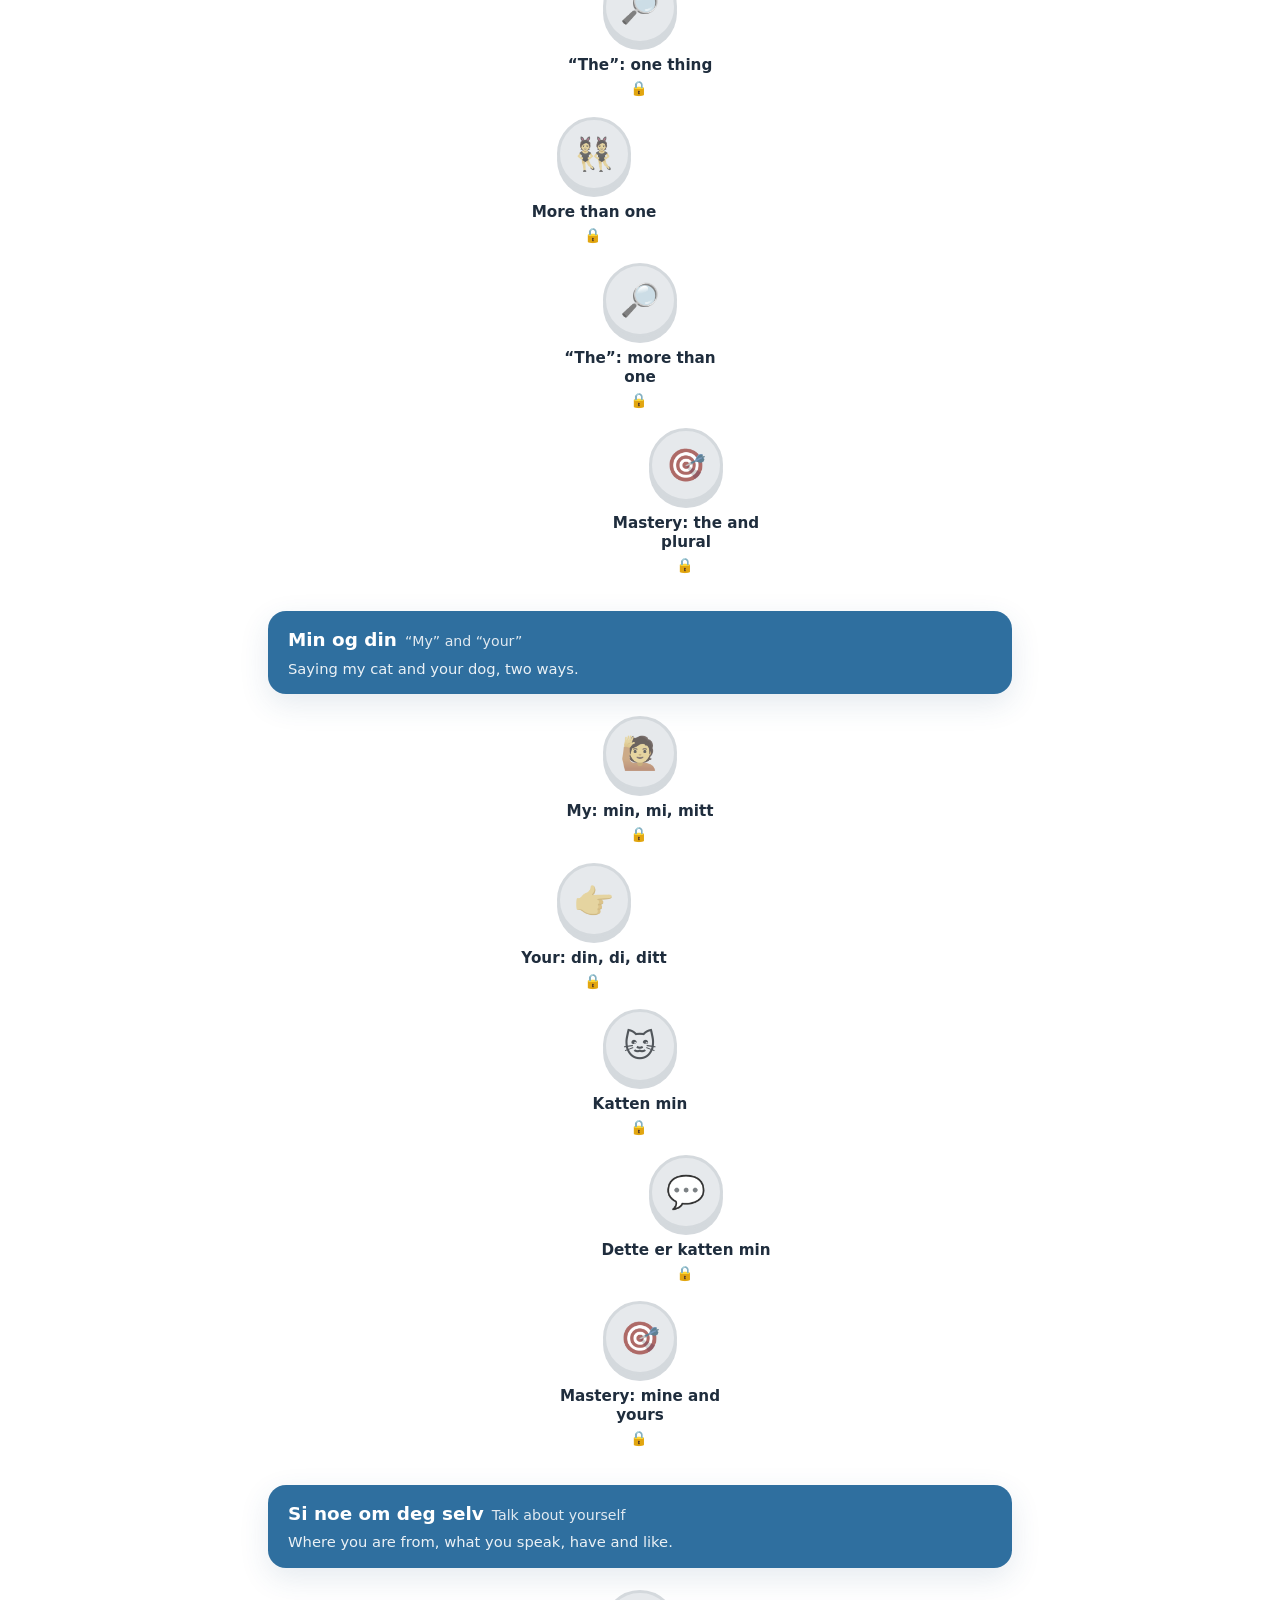
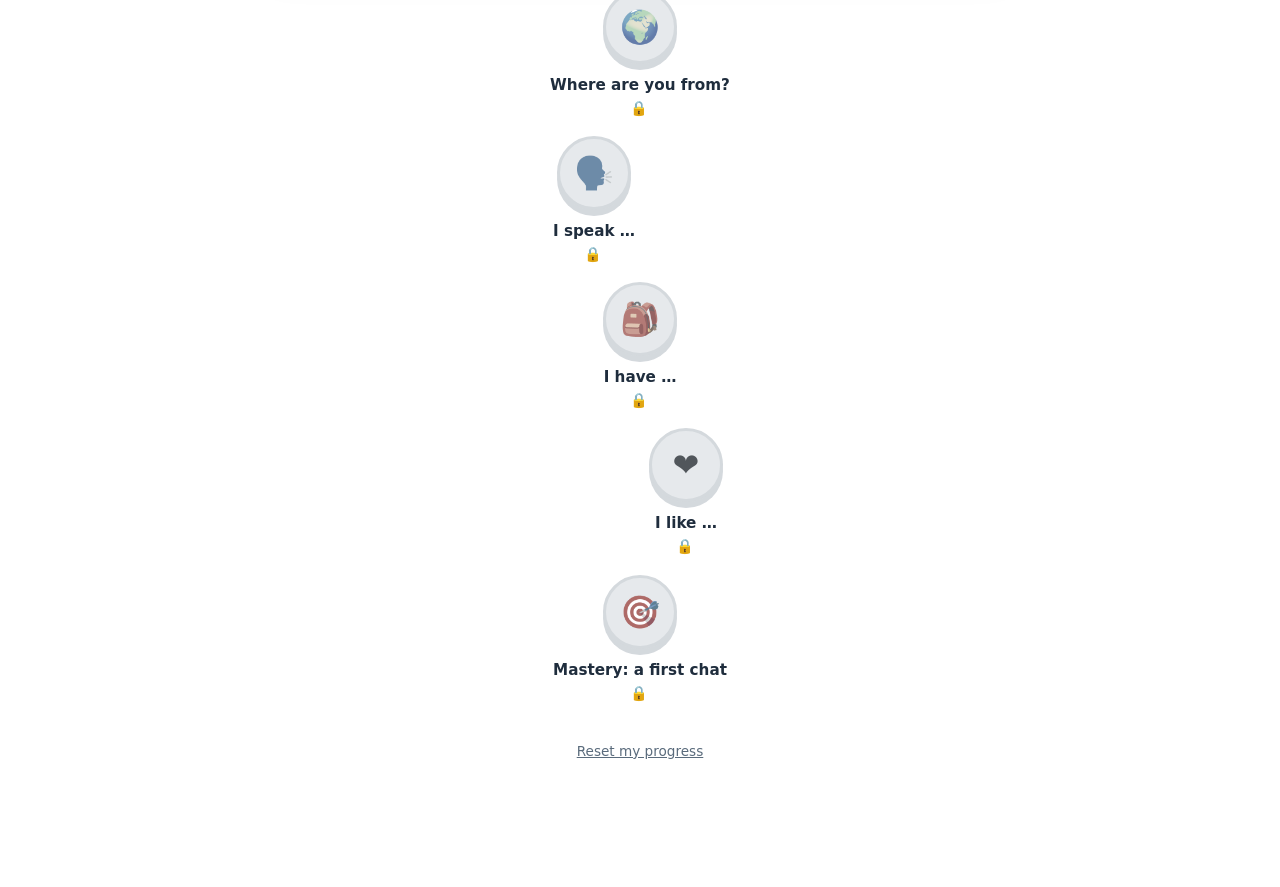
==== commit 14f88136: "Rebuild as Duolingo-style course at root: grammar notes, mastery lessons, my/your unit, speech fix; " ====
--- a/index.html
+++ b/index.html
@@ -2,93 +2,60 @@
 <html lang="en">
 <head>
 <meta charset="utf-8">
-<meta name="viewport" content="width=device-width,initial-scale=1">
-<title>Norsk på 1-2-3</title>
-<link rel="stylesheet" href="game/style.css">
+<meta name="viewport" content="width=device-width, initial-scale=1">
+<title>Norsk på 1·2·3</title>
+<meta name="description" content="Learn Norwegian (Bokmål) step by step, with explanations in English.">
+<link rel="icon" href="data:image/svg+xml,%3Csvg xmlns='http://www.w3.org/2000/svg' viewBox='0 0 100 100'%3E%3Ctext y='.9em' font-size='90'%3E%E2%9D%84%EF%B8%8F%3C/text%3E%3C/svg%3E">
+<link rel="stylesheet" href="css/style.css">
 </head>
 <body>
-<canvas id="snow"></canvas>
-<svg class="bg-drift" viewBox="0 0 1000 120" preserveAspectRatio="none" aria-hidden="true"><path d="M0 70 C150 20 300 90 480 55 C650 20 820 90 1000 45 L1000 120 L0 120Z" fill="#fff" opacity=".9"/><path d="M0 95 C200 60 380 110 560 85 C760 60 880 105 1000 80 L1000 120 L0 120Z" fill="#f2f8fc"/></svg>
-<svg class="bg-snowman" viewBox="0 0 200 300" aria-hidden="true">
-  <ellipse cx="100" cy="292" rx="70" ry="8" fill="#b9d2e6" opacity=".6"/>
-  <circle cx="100" cy="228" r="58" fill="#fff" stroke="#c4d8e8" stroke-width="3"/>
-  <circle cx="100" cy="143" r="43" fill="#fff" stroke="#c4d8e8" stroke-width="3"/>
-  <circle cx="100" cy="81" r="31" fill="#fff" stroke="#c4d8e8" stroke-width="3"/>
-  <rect x="72" y="36" width="56" height="10" rx="3" fill="#33445a"/><rect x="82" y="8" width="36" height="32" rx="4" fill="#33445a"/>
-  <circle cx="90" cy="76" r="3.5" fill="#33445a"/><circle cx="110" cy="76" r="3.5" fill="#33445a"/>
-  <path d="M100 84 L128 90 L100 95Z" fill="#e8893b"/>
-  <path d="M72 106 Q100 122 128 106 L128 118 Q100 134 72 118Z" fill="#c9514f"/>
-  <circle cx="100" cy="150" r="4" fill="#33445a"/><circle cx="100" cy="168" r="4" fill="#33445a"/>
-  <path d="M60 140 L22 118 M140 140 L178 118" stroke="#7d5a3c" stroke-width="4" stroke-linecap="round"/>
+
+<canvas id="snow" aria-hidden="true"></canvas>
+
+<svg class="drift" aria-hidden="true" viewBox="0 0 1440 220" preserveAspectRatio="none">
+  <path d="M0 120 C 220 40, 420 150, 700 100 C 980 50, 1180 140, 1440 70 L1440 220 L0 220 Z" fill="#ffffff" opacity=".75"/>
+  <path d="M0 160 C 260 110, 520 190, 800 150 C 1060 112, 1260 180, 1440 140 L1440 220 L0 220 Z" fill="#ffffff"/>
 </svg>
 
-<div class="wrap">
-  <header class="brand"><h1>❄️ Norsk på 1-2-3</h1><a href="kurs/">Lessons (course) →</a></header>
+<svg class="snowman" aria-hidden="true" viewBox="0 0 200 300" role="presentation">
+  <defs>
+    <radialGradient id="sg" cx="35%" cy="30%" r="80%">
+      <stop offset="0" stop-color="#ffffff"/>
+      <stop offset="1" stop-color="#dbe8f3"/>
+    </radialGradient>
+  </defs>
+  <ellipse cx="100" cy="288" rx="80" ry="9" fill="#9db9d1" opacity=".35"/>
+  <path d="M52 168 L18 142 M18 142 L8 146 M18 142 L14 130" stroke="#7a5c43" stroke-width="4" stroke-linecap="round" fill="none"/>
+  <path d="M148 168 L182 142 M182 142 L192 146 M182 142 L186 130" stroke="#7a5c43" stroke-width="4" stroke-linecap="round" fill="none"/>
+  <circle cx="100" cy="226" r="60" fill="url(#sg)" stroke="#b6cadc" stroke-width="2"/>
+  <circle cx="100" cy="150" r="44" fill="url(#sg)" stroke="#b6cadc" stroke-width="2"/>
+  <circle cx="100" cy="92" r="31" fill="url(#sg)" stroke="#b6cadc" stroke-width="2"/>
+  <rect x="66" y="112" width="68" height="13" rx="6" fill="#c9514f"/>
+  <rect x="116" y="118" width="14" height="34" rx="5" fill="#c9514f"/>
+  <circle cx="90" cy="86" r="3.2" fill="#33445a"/>
+  <circle cx="110" cy="86" r="3.2" fill="#33445a"/>
+  <path d="M100 94 L128 99 L100 103 Z" fill="#e8893b"/>
+  <path d="M90 104 q10 7 20 0" stroke="#33445a" stroke-width="2" fill="none" stroke-linecap="round"/>
+  <circle cx="100" cy="146" r="3.4" fill="#33445a"/>
+  <circle cx="100" cy="164" r="3.4" fill="#33445a"/>
+  <circle cx="100" cy="206" r="3.8" fill="#33445a"/>
+  <circle cx="100" cy="228" r="3.8" fill="#33445a"/>
+  <rect x="74" y="52" width="52" height="8" rx="3" fill="#33445a"/>
+  <rect x="82" y="26" width="36" height="30" rx="4" fill="#33445a"/>
+</svg>
 
-  <section id="title" class="glass">
-    <h2>Første skoledag</h2>
-    <p class="sub">Your first day at a Norwegian school</p>
-    <p>You have just arrived in Norway. You do not speak Norwegian yet, and that is okay. Walk around, meet people, and learn the words you need to <b>make friends</b>.</p>
-    <label for="nameIn">Hva heter du? <span style="font-weight:400;color:var(--mut)">(What is your name?)</span></label>
-    <input id="nameIn" maxlength="14" autocomplete="off" placeholder="Your first name">
-    <p id="nameErr" class="err" hidden>Write your name first.</p>
-    <div class="stack">
-      <button class="btn" id="startBtn">Start new game</button>
-      <button class="btn ghost" id="cont-game" hidden>Continue</button>
-    </div>
-    <div class="note" id="voiceNote" hidden>🔊 <b>Sound:</b> this game reads Norwegian aloud with your device's voice. If you hear nothing or an English voice, install a Norwegian voice. On a Mac: System Settings → Accessibility → Spoken Content → System Voice → Manage Voices → Norwegian.</div>
-  </section>
-
-  <main id="game" hidden>
-    <div class="hud">
-      <div class="quest glass"><div class="k">Oppdrag · Quest</div><div class="no" id="questNo"></div><div class="en" id="questEn"></div></div>
-      <div class="stats glass">
-        <div id="friends"></div>
-        <div class="tools">
-          <span>🔤 <b id="wordsCount">0</b></span>
-          <button class="chip" id="pbBtn">📖 <b id="phrCount">0</b></button>
-          <button class="chip" id="enBtn" aria-pressed="true">EN ✓</button>
-          <button class="chip" id="sndBtn" aria-label="Sound">🔊</button>
-          <button class="chip" id="homeBtn" aria-label="Menu">☰</button>
-        </div>
-      </div>
-    </div>
-    <div class="stage">
-      <canvas id="world"></canvas>
-      <div id="toast" hidden></div>
-      <div id="panel" hidden></div>
-    </div>
-    <div class="pad">
-      <div class="dpad">
-        <button class="u" data-dir="up" aria-label="Up">▲</button>
-        <button class="l" data-dir="left" aria-label="Left">◀</button>
-        <button class="r" data-dir="right" aria-label="Right">▶</button>
-        <button class="d" data-dir="down" aria-label="Down">▼</button>
-      </div>
-      <button class="abtn" id="actBtn" aria-label="Talk or look">A</button>
-    </div>
-    <p class="hintline">Arrow keys or WASD to walk · Space or Enter to talk or look · follow the yellow arrow</p>
-  </main>
+<div class="shell">
+  <header class="top">
+    <a href="#" id="homeLink" class="brand" aria-label="Norsk på 1·2·3, home">Norsk <span>på</span> 1·2·3</a>
+    <span class="tag">Bokmål for beginners</span>
+  </header>
+  <main id="app" tabindex="-1"></main>
+  <footer class="foot">
+    <button id="resetBtn" class="linkish">Reset my progress</button>
+  </footer>
 </div>
 
-<div class="overlay" id="pb" hidden>
-  <div class="modal glass"><h2>📖 Frasebok</h2><div id="pbBody"></div><div class="acts"><button class="btn" id="pbClose">Close</button></div></div>
-</div>
-
-<div class="overlay" id="end" hidden>
-  <div class="modal glass" style="text-align:center">
-    <h2>Kapittel 1 er ferdig!</h2>
-    <p class="len">Chapter 1 complete. You made two friends on your first day.</p>
-    <div class="stats-row" id="endStats" style="justify-content:center"></div>
-    <div class="stack">
-      <button class="btn" id="endKeep">Keep exploring</button>
-      <button class="btn ghost" id="endPB">Open phrasebook</button>
-      <button class="btn ghost" id="endAgain">Play again</button>
-    </div>
-  </div>
-</div>
-
-<script src="game/data.js"></script>
-<script src="game/engine.js"></script>
+<script src="js/modules.js"></script>
+<script src="js/app.js"></script>
 </body>
 </html>
--- a/css/style.css
+++ b/css/style.css
@@ -0,0 +1,283 @@
+:root{
+  --ink:#1f2d3d;
+  --muted:#5a6b7c;
+  --blue:#2f6f9f;
+  --blue-d:#1f5580;
+  --blue-l:#e3eef7;
+  --ok:#2c7a58;
+  --ok-bg:#e3f3ea;
+  --bad:#a84646;
+  --bad-bg:#f8e6e6;
+  --en:#3b6ea5;
+  --ei:#b05279;
+  --et:#3f8a69;
+  --glass:rgba(255,255,255,.66);
+  --edge:rgba(255,255,255,.85);
+  --shadow:0 10px 30px rgba(40,80,120,.12);
+}
+*{box-sizing:border-box}
+html{-webkit-text-size-adjust:100%}
+body{
+  margin:0;
+  color:var(--ink);
+  font:17px/1.6 "Avenir Next","Segoe UI",system-ui,-apple-system,Roboto,"Helvetica Neue",sans-serif;
+  min-height:100vh;
+  background:linear-gradient(180deg,#b7d1e6 0%,#d6e6f2 45%,#edf4f9 100%) fixed;
+  position:relative;
+  overflow-x:hidden;
+}
+#snow{position:fixed;inset:0;width:100%;height:100%;z-index:0;pointer-events:none}
+.drift{position:fixed;left:0;right:0;bottom:0;width:100%;height:150px;z-index:0;pointer-events:none}
+.snowman{position:fixed;right:max(2vw,12px);bottom:8px;height:min(46vh,380px);width:auto;z-index:0;pointer-events:none;opacity:.95}
+.shell{position:relative;z-index:1;max-width:780px;margin:0 auto;padding:22px 18px 120px}
+.top{display:flex;align-items:baseline;justify-content:space-between;gap:12px;margin-bottom:18px}
+.brand{font-weight:700;font-size:1.25rem;letter-spacing:.2px;color:var(--ink);text-decoration:none}
+.brand span{font-weight:400;color:var(--muted)}
+.tag{font-size:.85rem;color:var(--muted)}
+h1,h2,h3{line-height:1.25;margin:0 0 .5em;font-weight:700}
+h1{font-size:2rem}
+h2{font-size:1.4rem}
+h3{font-size:1.1rem;color:var(--blue-d)}
+p{margin:0 0 1em}
+.lead{font-size:1.08rem;color:#31465b}
+.card{
+  background:var(--glass);
+  -webkit-backdrop-filter:blur(7px);backdrop-filter:blur(7px);
+  border:1px solid var(--edge);
+  border-radius:20px;
+  box-shadow:var(--shadow);
+  padding:24px 26px;
+  margin-bottom:16px;
+  position:relative;
+}
+.card::before{ /* thin snow cap on top edge */
+  content:"";position:absolute;left:22px;right:22px;top:-1px;height:4px;
+  background:linear-gradient(90deg,transparent,rgba(255,255,255,.95),transparent);
+  border-radius:4px;
+}
+.hero h1{margin-bottom:.35em}
+
+/* buttons */
+button{font:inherit;color:inherit;cursor:pointer}
+.btn{
+  display:inline-flex;align-items:center;gap:8px;
+  background:var(--blue);color:#fff;border:0;border-radius:999px;
+  padding:10px 22px;font-weight:600;
+  transition:background .15s,transform .05s;
+}
+.btn:hover{background:var(--blue-d)}
+.btn:active{transform:translateY(1px)}
+.btn:disabled{background:#a9bccb;cursor:not-allowed}
+.btn.ghost{background:rgba(255,255,255,.7);color:var(--blue-d);border:1px solid #b9cfe0}
+.btn.ghost:hover{background:#fff}
+.row{display:flex;flex-wrap:wrap;gap:10px;align-items:center}
+.row.between{justify-content:space-between}
+.linkish{background:none;border:0;color:var(--muted);text-decoration:underline;font-size:.85rem;padding:4px}
+.foot{text-align:center;margin-top:24px}
+:focus-visible{outline:3px solid #7fb2dc;outline-offset:2px}
+main:focus{outline:none}
+
+/* module path */
+.path{list-style:none;margin:0;padding:0}
+.mod{
+  display:flex;gap:16px;align-items:center;width:100%;text-align:left;
+  background:var(--glass);-webkit-backdrop-filter:blur(7px);backdrop-filter:blur(7px);
+  border:1px solid var(--edge);border-radius:18px;box-shadow:var(--shadow);
+  padding:16px 20px;margin-bottom:12px;color:var(--ink);
+  transition:transform .12s,background .12s;
+}
+button.mod:hover{transform:translateY(-2px);background:rgba(255,255,255,.85)}
+.mod .num{
+  flex:0 0 46px;height:46px;border-radius:50%;
+  display:grid;place-items:center;font-weight:700;font-size:1.1rem;
+  background:var(--blue-l);color:var(--blue-d);border:2px solid #b9cfe0;
+}
+.mod.done .num{background:var(--ok);border-color:var(--ok);color:#fff}
+.mod .info{flex:1;min-width:0}
+.mod .info b{display:block;font-size:1.05rem}
+.mod .info small{color:var(--muted);font-size:.9rem}
+.mod .state{font-size:.85rem;color:var(--muted);white-space:nowrap}
+.mod.done .state{color:var(--ok);font-weight:600}
+.mod.locked{opacity:.62;cursor:default}
+.mod.soon{opacity:.5;background:rgba(255,255,255,.4);box-shadow:none}
+.banner{
+  background:#fff7e0;border:1px solid #ecd9a0;color:#6a5316;
+  border-radius:14px;padding:12px 16px;margin-bottom:16px;font-size:.92rem;
+}
+
+/* lesson content */
+.crumbs{font-size:.88rem;color:var(--muted);margin-bottom:10px}
+.dots{display:flex;gap:6px;margin:0 0 16px}
+.dots i{height:6px;flex:1;border-radius:4px;background:#c9d9e6}
+.dots i.on{background:var(--blue)}
+.term{
+  background:var(--blue-l);border-left:4px solid var(--blue);
+  border-radius:10px;padding:10px 14px;margin:14px 0;font-size:.98rem;
+}
+.tip{
+  background:#fff6e4;border-left:4px solid #e0a93b;
+  border-radius:10px;padding:10px 14px;margin:14px 0;font-size:.98rem;
+}
+table{border-collapse:collapse;width:100%;margin:12px 0;font-size:.97rem}
+th,td{padding:9px 10px;text-align:left;border-bottom:1px solid rgba(90,120,150,.2);vertical-align:top}
+th{font-size:.8rem;letter-spacing:.04em;text-transform:uppercase;color:var(--muted)}
+td.big{font-size:1.6rem;font-weight:700;color:var(--blue-d);width:56px}
+.w{display:inline-flex;align-items:center;gap:6px;margin:2px 12px 2px 0;white-space:nowrap}
+.w b{font-weight:700}
+.w .en{color:var(--muted);font-size:.9rem}
+.say{
+  background:#fff;border:1px solid #b9cfe0;border-radius:50%;
+  width:28px;height:28px;display:inline-grid;place-items:center;font-size:.8rem;padding:0;line-height:1;
+}
+.say:hover{background:var(--blue-l)}
+.g{display:inline-block;font-weight:700;font-size:.85rem;padding:1px 9px;border-radius:999px;color:#fff}
+.g-en{background:var(--en)}.g-ei{background:var(--ei)}.g-et{background:var(--et)}
+.cols{display:grid;grid-template-columns:repeat(3,1fr);gap:14px}
+.cols>div{background:rgba(255,255,255,.55);border-radius:14px;padding:12px 14px}
+.cols .w{display:flex;margin:4px 0}
+.rule{font-size:1.05rem;text-align:center;background:rgba(255,255,255,.6);border-radius:12px;padding:10px;margin:10px 0}
+.arrow{color:var(--muted);padding:0 4px}
+.hl{color:var(--blue-d);font-weight:700}
+
+/* practice */
+.progress{height:8px;background:#c9d9e6;border-radius:6px;overflow:hidden;margin-bottom:16px}
+.progress i{display:block;height:100%;background:var(--blue);transition:width .25s}
+.q{font-size:1.15rem;margin-bottom:16px}
+.q .blank{display:inline-block;min-width:42px;border-bottom:2px solid var(--blue);text-align:center;color:var(--blue-d)}
+.listenbar{display:flex;gap:10px;margin-bottom:16px;flex-wrap:wrap}
+.bigsay{
+  display:inline-flex;align-items:center;gap:8px;background:#fff;border:1px solid #b9cfe0;
+  border-radius:999px;padding:10px 20px;font-weight:600;color:var(--blue-d)
+}
+.bigsay:hover{background:var(--blue-l)}
+.opts{display:grid;gap:10px;margin-bottom:16px}
+.opt{
+  text-align:left;background:rgba(255,255,255,.8);border:2px solid #cddceb;border-radius:14px;
+  padding:11px 16px;transition:border-color .12s,background .12s;
+}
+.opt:hover{border-color:#8db5d6}
+.opt.sel{border-color:var(--blue);background:var(--blue-l)}
+.opt.right{border-color:var(--ok);background:var(--ok-bg)}
+.opt.wrong{border-color:var(--bad);background:var(--bad-bg)}
+.opts.two{grid-template-columns:repeat(auto-fit,minmax(130px,1fr))}
+input.ans{
+  font:inherit;width:100%;max-width:420px;padding:11px 16px;border-radius:14px;
+  border:2px solid #cddceb;background:rgba(255,255,255,.9);color:var(--ink);
+}
+input.ans:focus{outline:none;border-color:var(--blue)}
+input.ans.right{border-color:var(--ok);background:var(--ok-bg)}
+input.ans.wrong{border-color:var(--bad);background:var(--bad-bg)}
+.chars{display:flex;gap:8px;margin:10px 0 16px}
+.chars button{background:#fff;border:1px solid #b9cfe0;border-radius:10px;padding:4px 14px;font-weight:700;font-size:1.05rem}
+.chars button:hover{background:var(--blue-l)}
+.match{display:grid;grid-template-columns:1fr 1fr;gap:10px 24px;margin-bottom:16px}
+.match .opt{text-align:center}
+.match .opt.done{border-color:var(--ok);background:var(--ok-bg);opacity:.75;cursor:default}
+.match .opt.flash{border-color:var(--bad);background:var(--bad-bg)}
+.feedback{border-radius:14px;padding:12px 16px;margin-bottom:16px;font-size:.98rem}
+.feedback.ok{background:var(--ok-bg);border:1px solid #b6dcc6}
+.feedback.no{background:var(--bad-bg);border:1px solid #e5bcbc}
+.feedback > b{display:block;margin-bottom:2px}
+.noaudio{font-size:.88rem;color:#6a5316;background:#fff7e0;border-radius:10px;padding:6px 12px;margin-bottom:12px}
+.score{font-size:3rem;font-weight:700;color:var(--blue-d);line-height:1.1}
+.score.ok{color:var(--ok)}
+ul.wronglist{padding-left:20px;margin:8px 0 16px}
+ul.wronglist li{margin-bottom:8px}
+
+@media (max-width:640px){
+  body{font-size:16px}
+  h1{font-size:1.65rem}
+  .card{padding:20px 18px}
+  .cols{grid-template-columns:1fr}
+  .match{gap:10px 12px}
+  .mod .state{display:none}
+  .tag{display:none}
+  .snowman{height:30vh;opacity:.6}
+}
+@media (prefers-reduced-motion:reduce){
+  *{transition:none!important}
+}
+
+/* ───────── Duolingo-style additions ───────── */
+.stats{display:flex;flex-wrap:wrap;gap:10px;margin-top:6px}
+.stats span{background:rgba(255,255,255,.75);border:1px solid #cddceb;border-radius:999px;padding:4px 14px;font-size:.92rem;font-weight:600;color:var(--blue-d)}
+.practice{margin-bottom:18px;cursor:pointer}
+.unit{margin:26px 0 8px}
+.unithead{
+  display:flex;flex-direction:column;gap:2px;
+  background:var(--blue);color:#fff;border-radius:18px;padding:14px 20px;
+  box-shadow:var(--shadow);
+}
+.unithead b{font-size:1.15rem}
+.unithead small{opacity:.85;margin-left:8px;font-weight:400}
+.unithead span{opacity:.9;font-size:.92rem}
+.trail{display:flex;flex-direction:column;align-items:center;gap:18px;padding:22px 0 10px}
+.node{display:flex;flex-direction:column;align-items:center;width:200px;text-align:center}
+.node:nth-child(4n+2){transform:translateX(-46px)}
+.node:nth-child(4n+4){transform:translateX(46px)}
+.circle{
+  width:74px;height:74px;border-radius:50%;font-size:2rem;line-height:1;
+  display:grid;place-items:center;
+  background:rgba(255,255,255,.92);border:3px solid #b9cfe0;
+  box-shadow:0 6px 0 #aac3d8,0 12px 22px rgba(40,80,120,.15);
+  transition:transform .1s,box-shadow .1s;
+}
+.circle:hover:not(:disabled){transform:translateY(-2px)}
+.circle:active:not(:disabled){transform:translateY(4px);box-shadow:0 2px 0 #aac3d8}
+.node.done .circle{background:var(--ok);border-color:#256a4a;box-shadow:0 6px 0 #1f5a3f,0 12px 22px rgba(30,90,60,.2);color:#fff;font-size:1.8rem;font-weight:700}
+.node.current .circle{background:var(--blue);border-color:var(--blue-d);box-shadow:0 6px 0 #184767,0 0 0 8px rgba(47,111,159,.22);color:#fff;animation:pulse 2s infinite}
+.node.locked .circle{background:#dbe5ee;border-color:#c3d1de;box-shadow:0 6px 0 #c3d1de;opacity:.8;cursor:not-allowed;filter:grayscale(.6)}
+@keyframes pulse{0%,100%{box-shadow:0 6px 0 #184767,0 0 0 6px rgba(47,111,159,.22)}50%{box-shadow:0 6px 0 #184767,0 0 0 13px rgba(47,111,159,.08)}}
+.nlabel{margin-top:10px;line-height:1.25}
+.nlabel b{display:block;font-size:.95rem;background:rgba(255,255,255,.7);padding:2px 10px;border-radius:10px}
+.nlabel small{color:var(--muted);letter-spacing:2px}
+.node.current .nlabel small{color:var(--blue-d);font-weight:700;letter-spacing:.5px}
+
+.runhead{display:flex;justify-content:space-between;align-items:center;font-size:.88rem;color:var(--muted);margin:-6px 0 14px}
+.bigvis{font-size:4.6rem;line-height:1.1;display:block;text-align:center;margin:4px 0 6px}
+.bigword{font-size:2.3rem;font-weight:700;color:var(--blue-d);display:block;text-align:center}
+.bigwrap{margin-bottom:12px}
+.newword{text-align:center;padding-top:30px}
+.badge{position:absolute;top:14px;left:18px;background:var(--blue-l);color:var(--blue-d);font-size:.75rem;font-weight:700;letter-spacing:.08em;text-transform:uppercase;border-radius:999px;padding:3px 12px}
+.nw-no{font-size:2.4rem;font-weight:700;color:var(--blue-d);line-height:1.2}
+.nw-en{font-size:1.15rem;color:var(--muted);margin:4px 0 16px}
+.newword .tip{text-align:left;margin-top:16px}
+.note h2{margin-bottom:.6em}
+.noteicon{font-size:2.6rem;line-height:1;margin-bottom:6px}
+.alpha{display:grid;grid-template-columns:repeat(auto-fill,minmax(40px,1fr));gap:8px;margin:14px 0}
+.alpha span{background:rgba(255,255,255,.8);border:1px solid #cddceb;border-radius:10px;text-align:center;padding:6px 0;font-weight:700;font-size:1.15rem;color:var(--ink)}
+.alpha span.newl{background:var(--blue);border-color:var(--blue-d);color:#fff}
+.line{min-height:62px;border-bottom:2px solid #b9cfe0;display:flex;flex-wrap:wrap;gap:8px;align-items:center;padding:6px 0 10px;margin-bottom:18px}
+.tiles{display:flex;flex-wrap:wrap;gap:10px;margin-bottom:18px}
+.tile{
+  background:#fff;border:2px solid #cddceb;border-radius:12px;padding:8px 16px;font-weight:600;font-size:1.05rem;
+  box-shadow:0 3px 0 #cddceb;
+}
+.tile:hover:not(:disabled){border-color:#8db5d6}
+.tile.used{background:transparent;border-style:dashed;box-shadow:none;color:transparent;cursor:default}
+.stars{font-size:2.4rem;color:#e0a93b;letter-spacing:6px;margin:6px 0}
+.done{text-align:center}
+.done .stats{justify-content:center}
+.opt{font-size:1.05rem}
+
+@media (max-width:640px){
+  .node{width:150px}
+  .node:nth-child(4n+2){transform:translateX(-26px)}
+  .node:nth-child(4n+4){transform:translateX(26px)}
+  .bigvis{font-size:3.8rem}
+}
+@media (max-width:1300px){
+  .snowman{height:27vh;opacity:.8}
+}
+[hidden]{display:none!important}
+
+/* grammar badge, chat bubbles */
+.tagbadge{display:inline-block;font-size:.75rem;font-weight:700;letter-spacing:.06em;text-transform:uppercase;color:var(--blue-d);background:var(--blue-l);border-radius:999px;padding:3px 11px;margin-bottom:10px}
+.tagbadge.gram{background:#fff3cf;color:#7a5a00}
+.tip.bad{background:var(--bad-bg);border-color:#e3b9b9}
+.chat{display:flex;flex-direction:column;gap:8px;margin:4px 0 12px}
+.bub{max-width:80%;padding:9px 14px;border-radius:18px;font-size:1.1rem;line-height:1.4}
+.bub.them{align-self:flex-start;background:#fff;border:1.5px solid rgba(47,111,159,.25);border-bottom-left-radius:6px}
+.bub.me{align-self:flex-end;background:var(--blue);color:#fff;border-bottom-right-radius:6px}
+.bub.ghost{opacity:.55}
+.note table{width:100%;border-collapse:collapse;margin:10px 0}
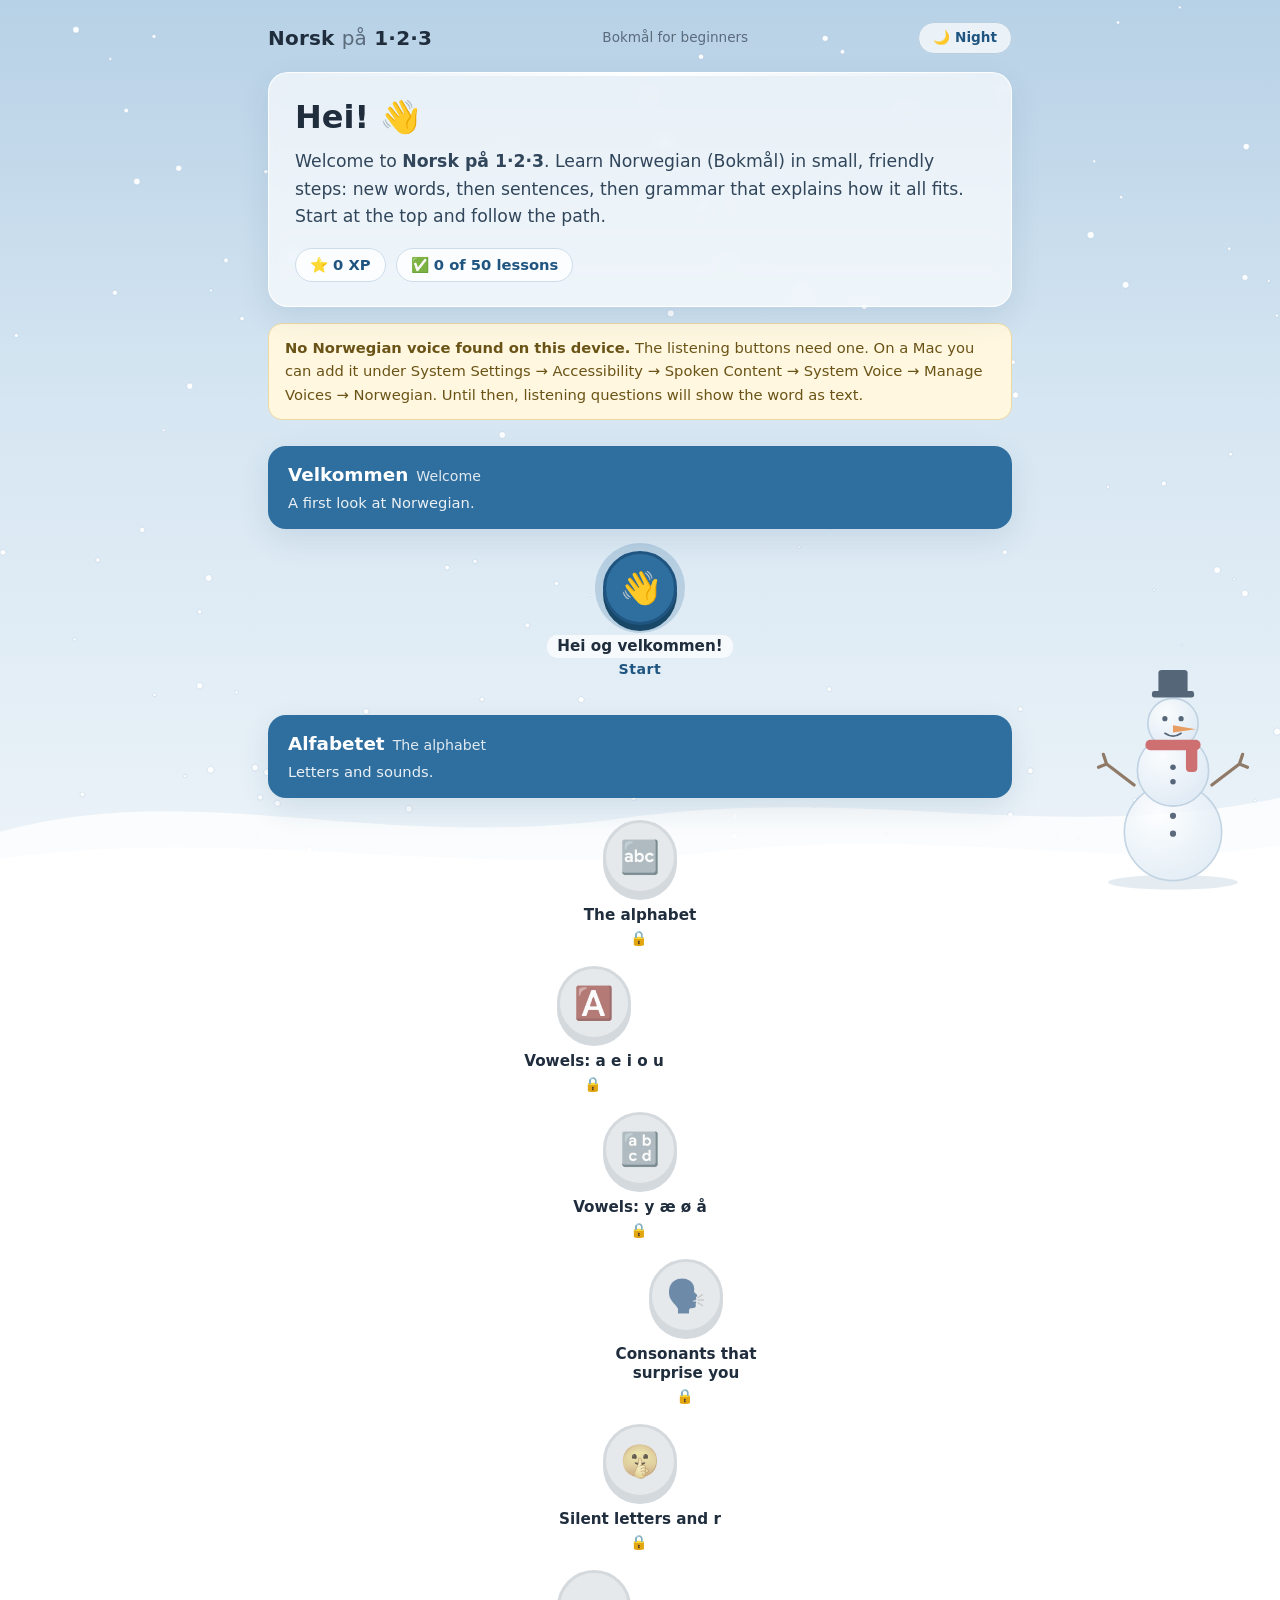
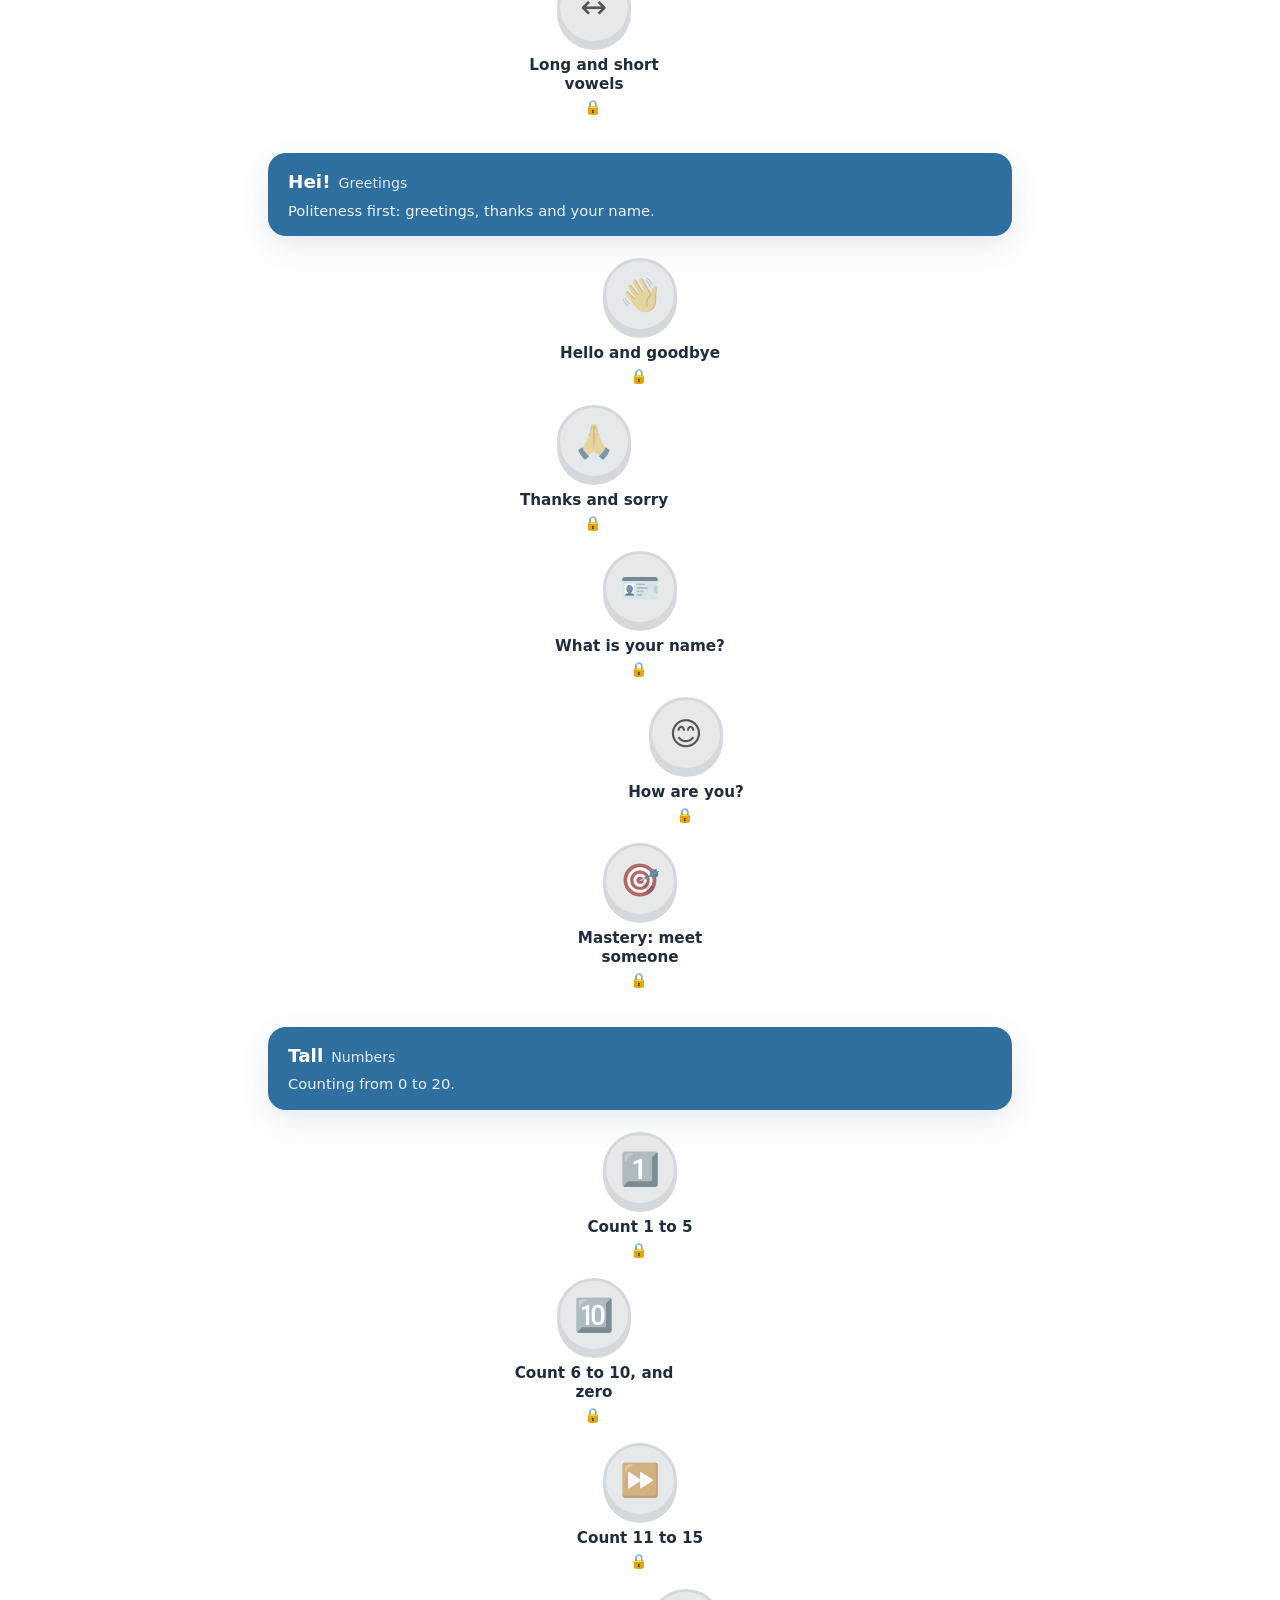
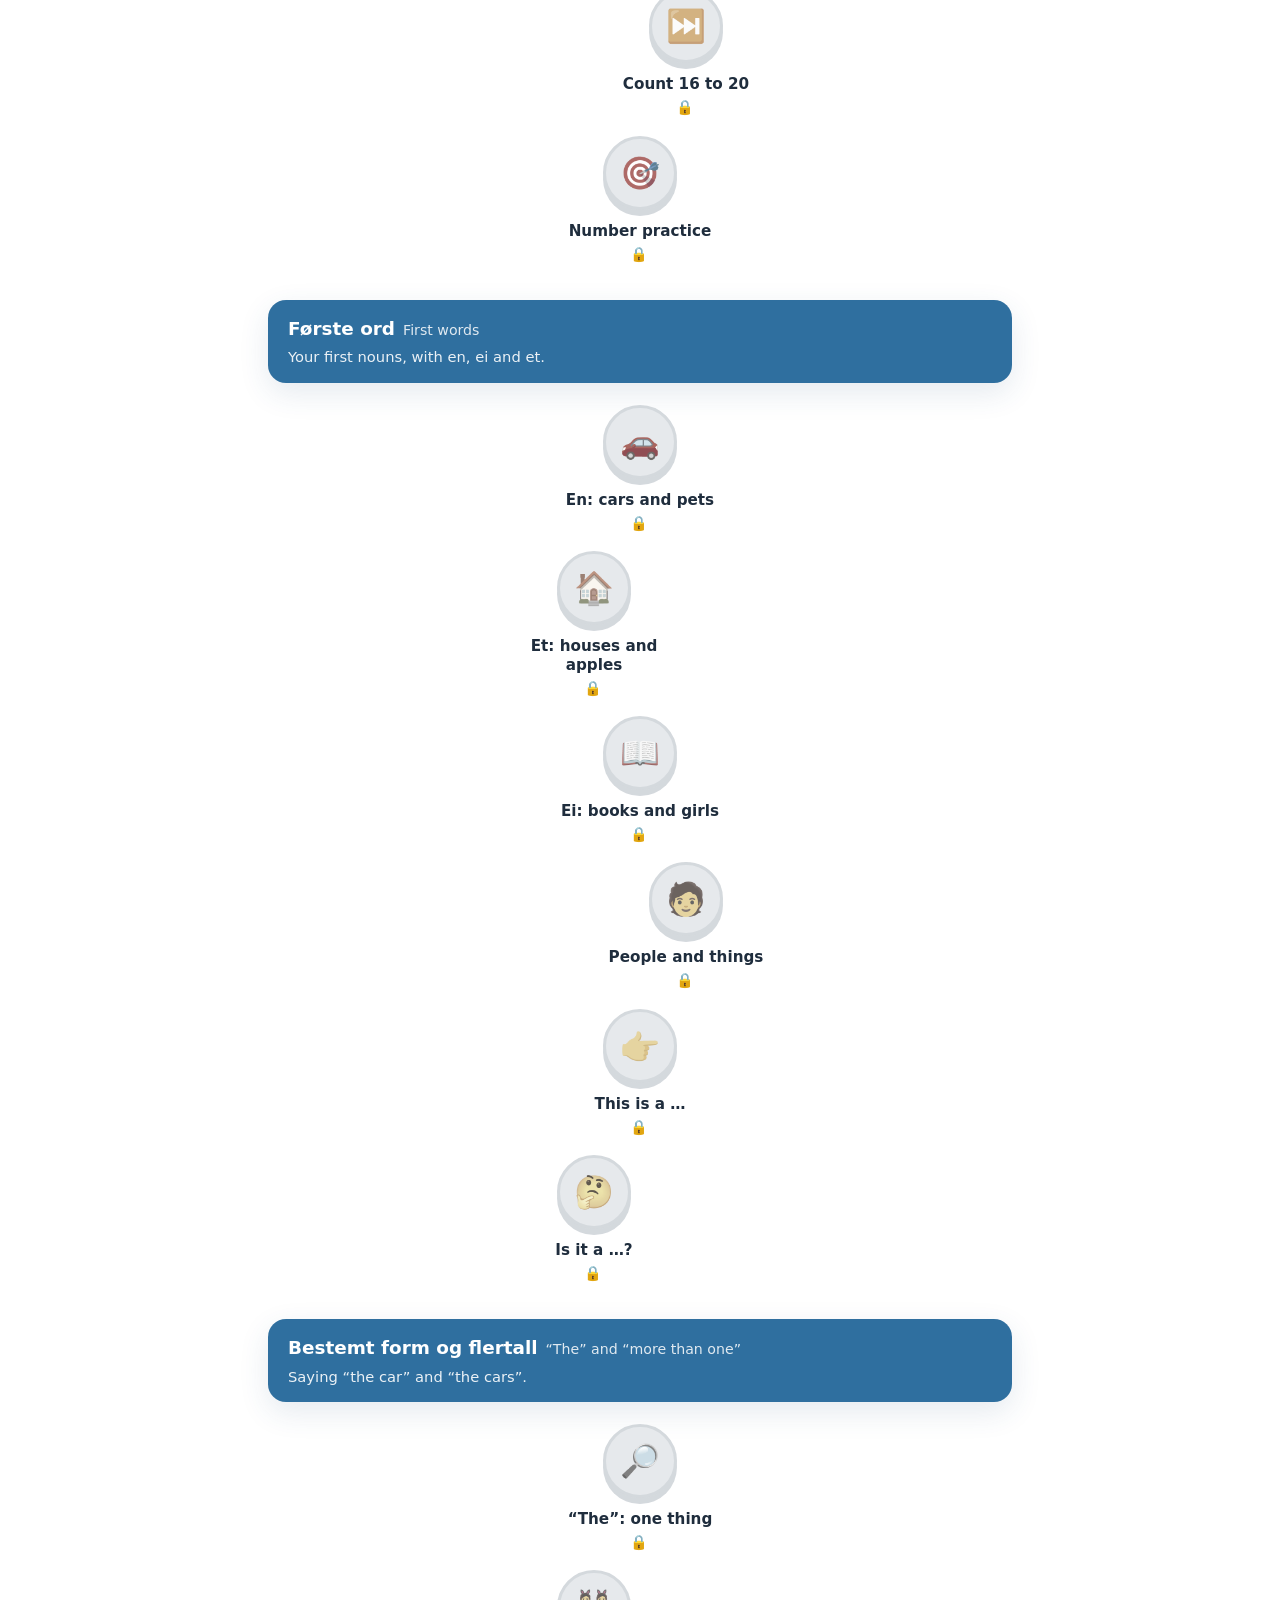
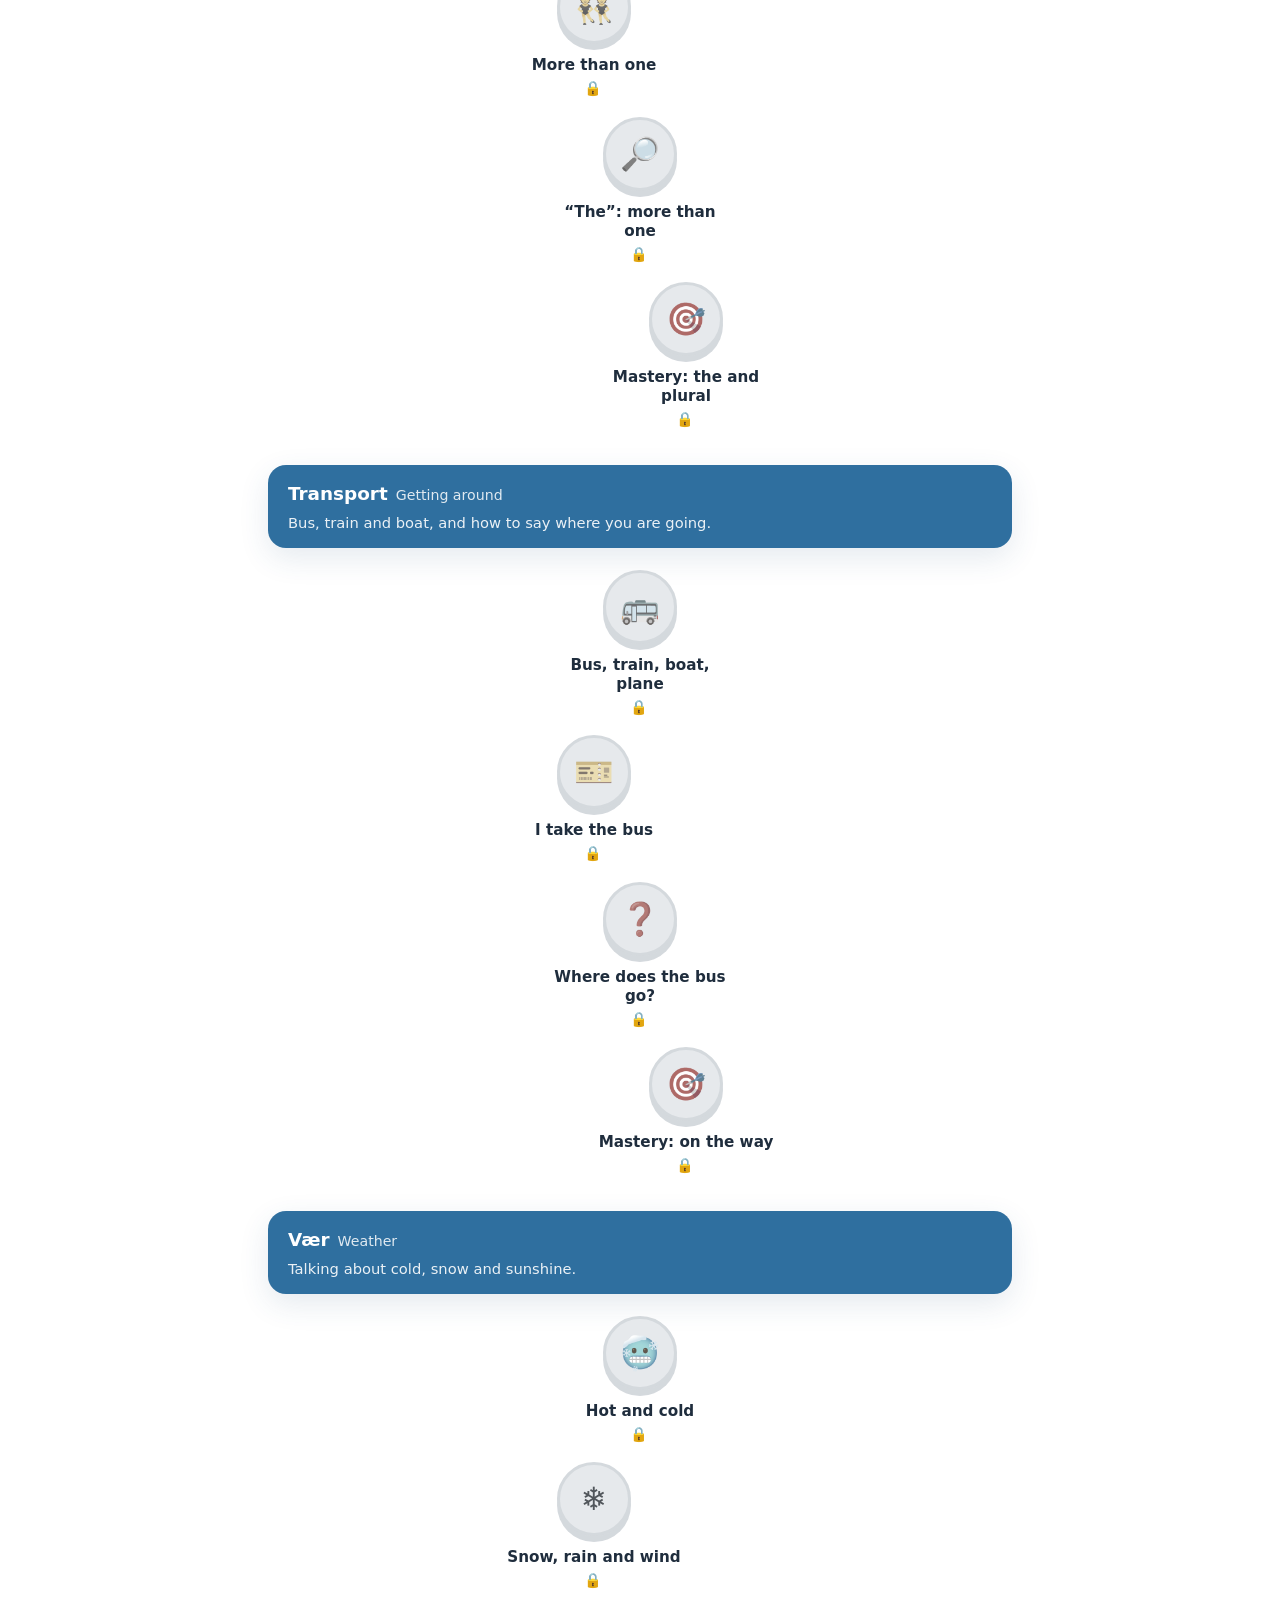
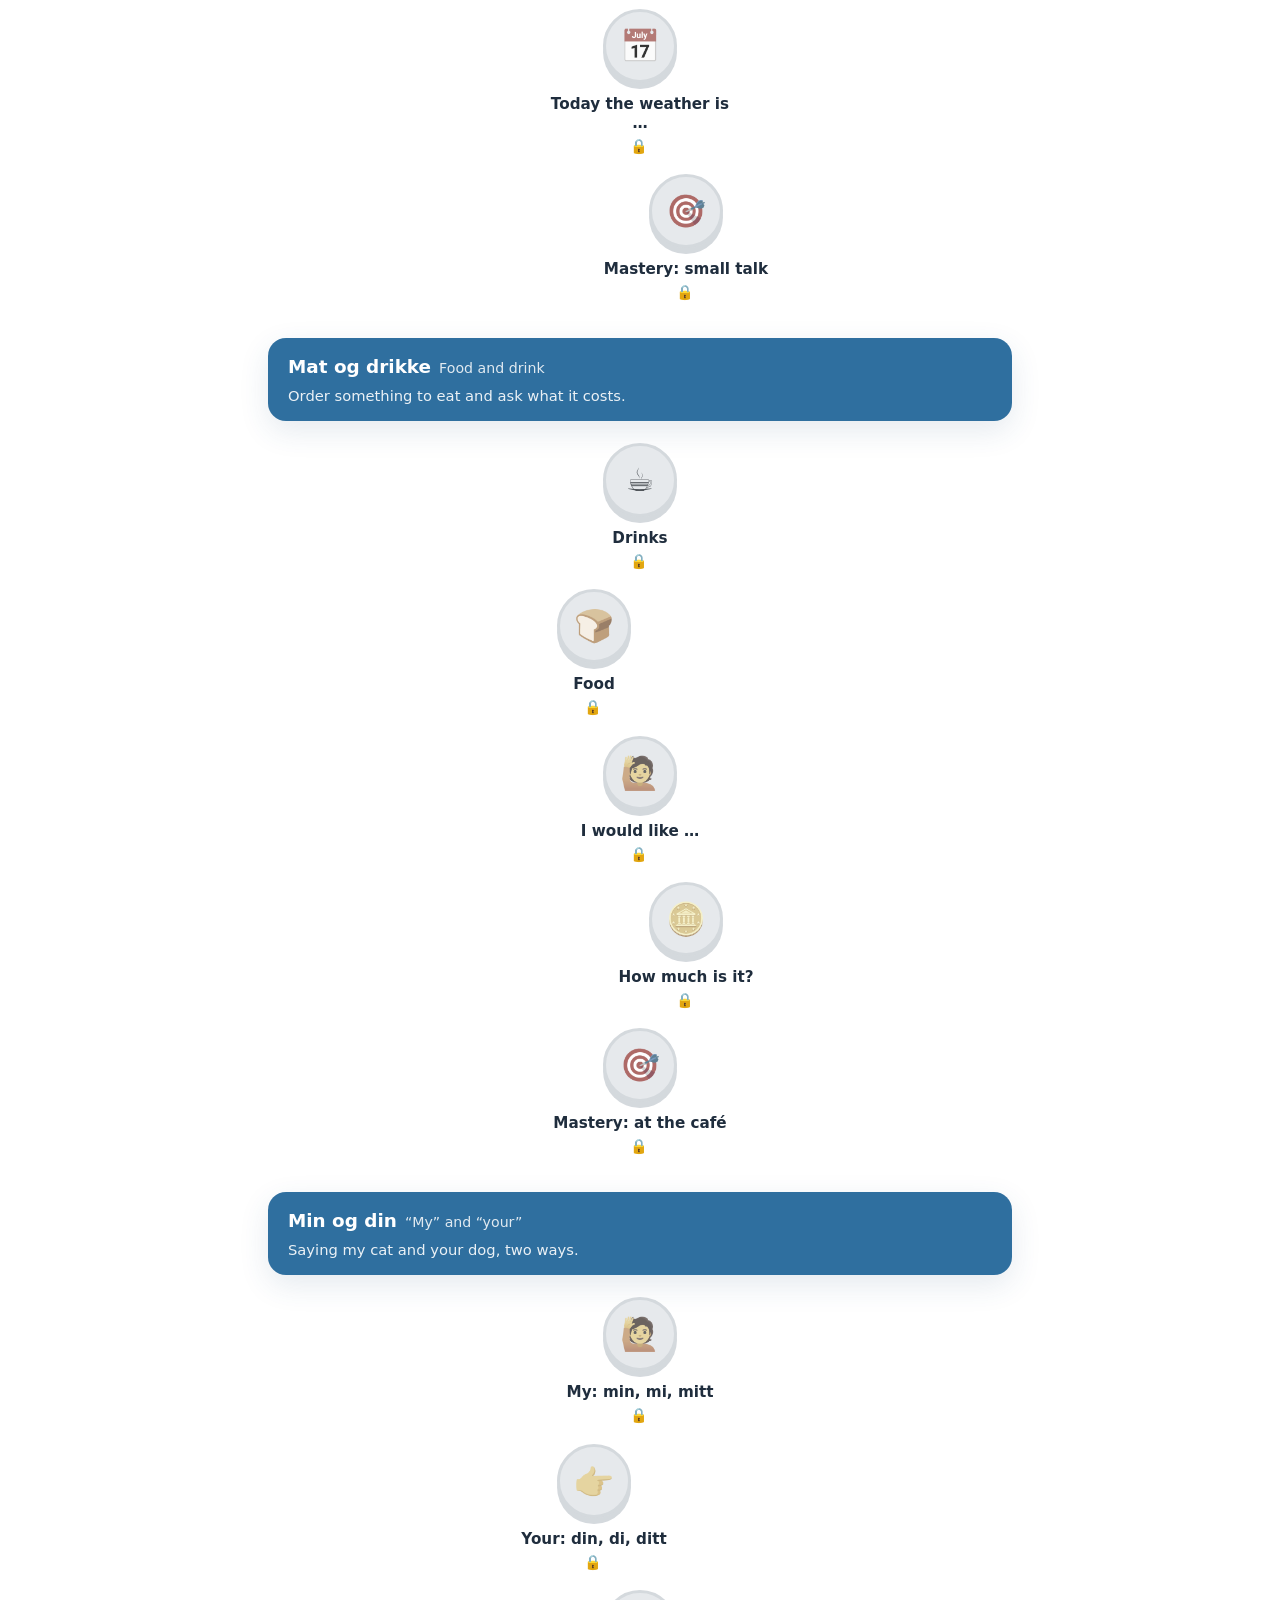
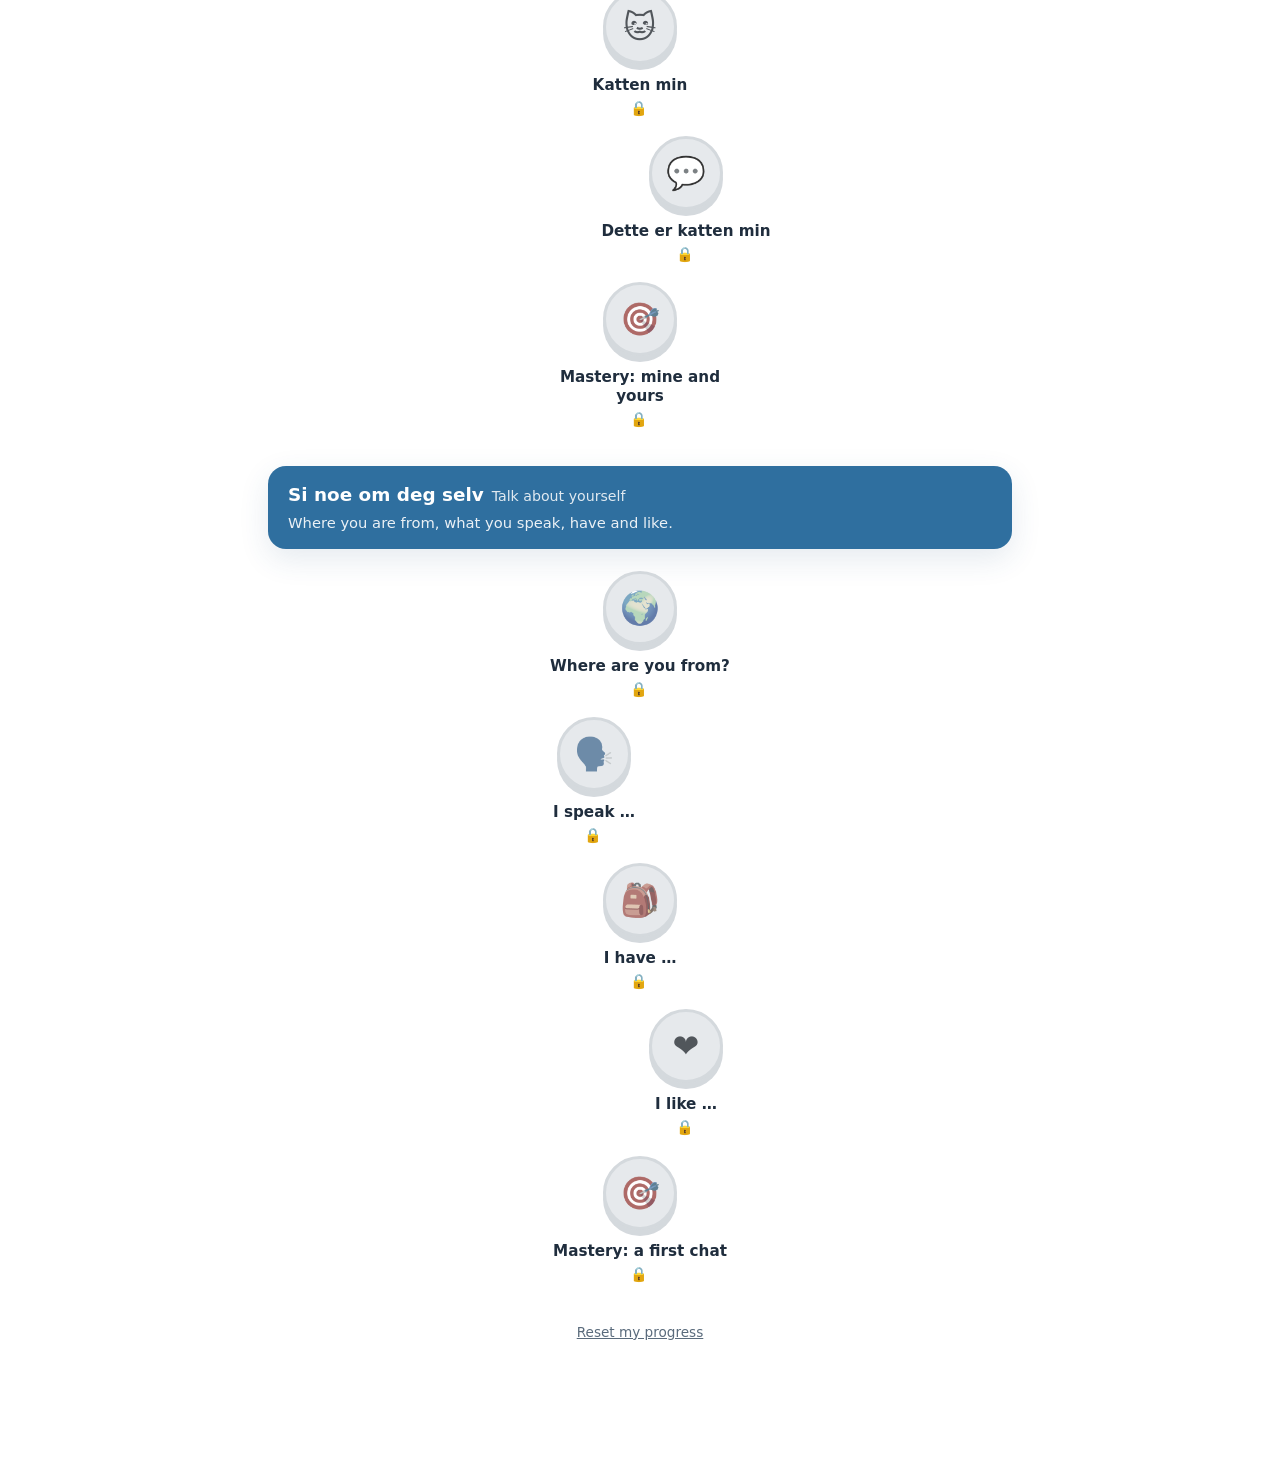
==== commit 7f682c0a: "Shorter themed lessons, word grids, picture matching, weather/transport/food units, night mode, slow" ====
--- a/index.html
+++ b/index.html
@@ -6,10 +6,13 @@
 <title>Norsk på 1·2·3</title>
 <meta name="description" content="Learn Norwegian (Bokmål) step by step, with explanations in English.">
 <link rel="icon" href="data:image/svg+xml,%3Csvg xmlns='http://www.w3.org/2000/svg' viewBox='0 0 100 100'%3E%3Ctext y='.9em' font-size='90'%3E%E2%9D%84%EF%B8%8F%3C/text%3E%3C/svg%3E">
+<script>try{var t=localStorage.getItem("norsk123.theme");if(!t&&window.matchMedia&&matchMedia("(prefers-color-scheme: dark)").matches)t="dark";document.documentElement.dataset.theme=t||"light"}catch(e){}</script>
 <link rel="stylesheet" href="css/style.css">
 </head>
 <body>
 
+<canvas id="stars" aria-hidden="true"></canvas>
+<div class="moon" aria-hidden="true"></div>
 <canvas id="snow" aria-hidden="true"></canvas>
 
 <svg class="drift" aria-hidden="true" viewBox="0 0 1440 220" preserveAspectRatio="none">
@@ -30,8 +33,8 @@
   <circle cx="100" cy="226" r="60" fill="url(#sg)" stroke="#b6cadc" stroke-width="2"/>
   <circle cx="100" cy="150" r="44" fill="url(#sg)" stroke="#b6cadc" stroke-width="2"/>
   <circle cx="100" cy="92" r="31" fill="url(#sg)" stroke="#b6cadc" stroke-width="2"/>
-  <rect x="66" y="112" width="68" height="13" rx="6" fill="#c9514f"/>
-  <rect x="116" y="118" width="14" height="34" rx="5" fill="#c9514f"/>
+  <rect class="scarf" x="66" y="112" width="68" height="13" rx="6" fill="#c9514f"/>
+  <rect class="scarf" x="116" y="118" width="14" height="34" rx="5" fill="#c9514f"/>
   <circle cx="90" cy="86" r="3.2" fill="#33445a"/>
   <circle cx="110" cy="86" r="3.2" fill="#33445a"/>
   <path d="M100 94 L128 99 L100 103 Z" fill="#e8893b"/>
@@ -48,6 +51,7 @@
   <header class="top">
     <a href="#" id="homeLink" class="brand" aria-label="Norsk på 1·2·3, home">Norsk <span>på</span> 1·2·3</a>
     <span class="tag">Bokmål for beginners</span>
+    <button id="themeBtn" class="themebtn" type="button">🌙 Night</button>
   </header>
   <main id="app" tabindex="-1"></main>
   <footer class="foot">
@@ -55,6 +59,7 @@
   </footer>
 </div>
 
+<script src="js/audio.js"></script>
 <script src="js/modules.js"></script>
 <script src="js/app.js"></script>
 </body>
--- a/css/style.css
+++ b/css/style.css
@@ -281,3 +281,81 @@
 .bub.me{align-self:flex-end;background:var(--blue);color:#fff;border-bottom-right-radius:6px}
 .bub.ghost{opacity:.55}
 .note table{width:100%;border-collapse:collapse;margin:10px 0}
+
+/* ───────── word grid, picture exercises ───────── */
+.top{align-items:center}
+.themebtn{background:rgba(255,255,255,.7);border:1px solid #b9cfe0;border-radius:999px;padding:4px 14px;font-size:.85rem;color:var(--blue-d);font-weight:600}
+.themebtn:hover{background:#fff}
+.tilegrid{display:grid;grid-template-columns:repeat(auto-fit,minmax(150px,1fr));gap:12px;margin:16px 0 8px}
+.wtile{display:flex;flex-direction:column;align-items:center;gap:2px;background:rgba(255,255,255,.9);border:2px solid #cddceb;border-radius:18px;padding:14px 10px;box-shadow:0 4px 0 #cddceb;transition:transform .1s,border-color .12s}
+.wtile:hover{border-color:#8db5d6;transform:translateY(-2px)}
+.wtile .wv{font-size:3.2rem;line-height:1.1}
+.wtile .wn{font-size:1.25rem;font-weight:700;color:var(--blue-d);text-align:center}
+.wtile .we{font-size:.88rem;color:var(--muted);text-align:center}
+.wtile.seen{border-color:#9fcdb5}
+.wtile.on{border-color:var(--blue);box-shadow:0 4px 0 var(--blue),0 0 0 4px rgba(47,111,159,.18)}
+.gsel{margin-top:8px}
+.gword{display:flex;align-items:center;justify-content:center;gap:10px;font-size:1.2rem}
+.gword .say{margin-left:4px}
+.btn.ready{animation:pop .35s}
+@keyframes pop{50%{transform:scale(1.07)}}
+.opts.pics{grid-template-columns:repeat(2,1fr)}
+.picbtn{text-align:center;font-size:3rem;line-height:1.2;padding:14px 8px}
+.opt.bigemo{font-size:2.4rem;line-height:1.2;text-align:center;padding:8px}
+.match .opt.done{animation:pop .3s}
+.match .opt.flash{animation:shake .3s}
+@keyframes shake{25%{transform:translateX(-5px)}75%{transform:translateX(5px)}}
+
+/* ───────── night mode: dark winter landscape ───────── */
+#stars{position:fixed;inset:0;width:100%;height:100%;z-index:0;pointer-events:none;display:none}
+.moon{position:fixed;top:7vh;left:9vw;width:74px;height:74px;border-radius:50%;z-index:0;pointer-events:none;display:none;
+  background:radial-gradient(circle at 35% 35%,#fffbe8,#f3ecc8 60%,#e3d9a8);box-shadow:0 0 40px 12px rgba(255,248,210,.25),0 0 120px 40px rgba(255,248,210,.1)}
+html[data-theme="dark"] #stars,html[data-theme="dark"] .moon{display:block}
+html[data-theme="dark"]{
+  --ink:#e8f0f8;--muted:#a3b7cb;--blue:#4a93c9;--blue-d:#9fd0f2;--blue-l:#1d3550;
+  --ok:#5cc596;--ok-bg:#163b30;--bad:#f08a8a;--bad-bg:#40222a;
+  --en:#5b8fd0;--ei:#d27aa0;--et:#5ab88f;
+  --glass:rgba(18,32,54,.72);--edge:rgba(120,160,210,.22);--shadow:0 10px 30px rgba(0,0,0,.35);
+}
+html[data-theme="dark"] body{background:linear-gradient(180deg,#050b1c 0%,#0b1a38 50%,#16305a 100%) fixed;color:var(--ink)}
+html[data-theme="dark"] .lead{color:#c7d6e6}
+html[data-theme="dark"] .card::before{background:linear-gradient(90deg,transparent,rgba(190,220,255,.55),transparent)}
+html[data-theme="dark"] .brand{color:var(--ink)}
+html[data-theme="dark"] .btn:disabled{background:#2a3e56;color:#6f86a0}
+html[data-theme="dark"] .btn.ghost,html[data-theme="dark"] .themebtn,html[data-theme="dark"] .bigsay,html[data-theme="dark"] .say,html[data-theme="dark"] .chars button,html[data-theme="dark"] .stats span{background:rgba(255,255,255,.08);border-color:rgba(160,195,230,.3);color:var(--blue-d)}
+html[data-theme="dark"] .btn.ghost:hover,html[data-theme="dark"] .themebtn:hover,html[data-theme="dark"] .bigsay:hover,html[data-theme="dark"] .say:hover{background:rgba(255,255,255,.16)}
+html[data-theme="dark"] button.mod:hover{background:rgba(40,64,100,.85)}
+html[data-theme="dark"] .opt,html[data-theme="dark"] .wtile,html[data-theme="dark"] .tile,html[data-theme="dark"] input.ans,html[data-theme="dark"] .alpha span{background:rgba(255,255,255,.07);border-color:rgba(160,195,230,.28);color:var(--ink);box-shadow:none}
+html[data-theme="dark"] .wtile{box-shadow:0 4px 0 rgba(160,195,230,.2)}
+html[data-theme="dark"] .wtile.on{border-color:var(--blue);box-shadow:0 4px 0 var(--blue),0 0 0 4px rgba(74,147,201,.25)}
+html[data-theme="dark"] .opt:hover,html[data-theme="dark"] .wtile:hover,html[data-theme="dark"] .tile:hover:not(:disabled){border-color:#7fb2dc}
+html[data-theme="dark"] .opt.sel{background:var(--blue-l);border-color:var(--blue)}
+html[data-theme="dark"] .opt.right{background:var(--ok-bg);border-color:var(--ok)}
+html[data-theme="dark"] .opt.wrong{background:var(--bad-bg);border-color:var(--bad)}
+html[data-theme="dark"] .tile.used{background:transparent;color:transparent}
+html[data-theme="dark"] .alpha span.newl{background:var(--blue);color:#fff}
+html[data-theme="dark"] .tip{background:rgba(224,169,59,.14);border-left-color:#e0a93b}
+html[data-theme="dark"] .tip.bad{background:var(--bad-bg);border-color:#a05a63}
+html[data-theme="dark"] .term{background:var(--blue-l)}
+html[data-theme="dark"] .rule,html[data-theme="dark"] .cols>div{background:rgba(255,255,255,.07)}
+html[data-theme="dark"] .banner,html[data-theme="dark"] .noaudio{background:#3a321a;border-color:#6b5a26;color:#f0dca0}
+html[data-theme="dark"] .feedback.ok{border-color:#2f7a5c}
+html[data-theme="dark"] .feedback.no{border-color:#7a3f48}
+html[data-theme="dark"] .progress,html[data-theme="dark"] .dots i{background:#22344d}
+html[data-theme="dark"] .line{border-bottom-color:#3d5878}
+html[data-theme="dark"] .circle{background:rgba(255,255,255,.1);border-color:#4a6a8c;box-shadow:0 6px 0 #2a4260,0 12px 22px rgba(0,0,0,.3);color:var(--ink)}
+html[data-theme="dark"] .node.locked .circle{background:#1c2c42;border-color:#2c425c;box-shadow:0 6px 0 #2c425c;opacity:.7}
+html[data-theme="dark"] .node.done .circle{color:#fff}
+html[data-theme="dark"] .node.current .circle{color:#fff}
+html[data-theme="dark"] .nlabel b{background:rgba(18,32,54,.7)}
+html[data-theme="dark"] .unithead{background:#245d8c}
+html[data-theme="dark"] .bub.them{background:rgba(255,255,255,.1);border-color:rgba(160,195,230,.3)}
+html[data-theme="dark"] .tagbadge.gram{background:rgba(224,169,59,.2);color:#f2c870}
+html[data-theme="dark"] .drift path:first-child{fill:#2a4468;opacity:.8}
+html[data-theme="dark"] .drift path:last-child{fill:#dbe8f5}
+html[data-theme="dark"] .snowman{opacity:.95;filter:drop-shadow(0 0 14px rgba(150,190,255,.25))}
+html[data-theme="dark"] .snowman .scarf{fill:#ffb347;filter:drop-shadow(0 0 5px #ffb347)}
+html[data-theme="dark"] .snowman circle[r="60"],html[data-theme="dark"] .snowman circle[r="44"],html[data-theme="dark"] .snowman circle[r="31"]{stroke:#7f9fc4}
+html[data-theme="dark"] .snowman ellipse{fill:#0a1730;opacity:.6}
+.muted{color:var(--muted)}
+@media (max-width:640px){.moon{width:48px;height:48px;top:5vh;left:auto;right:14vw}}
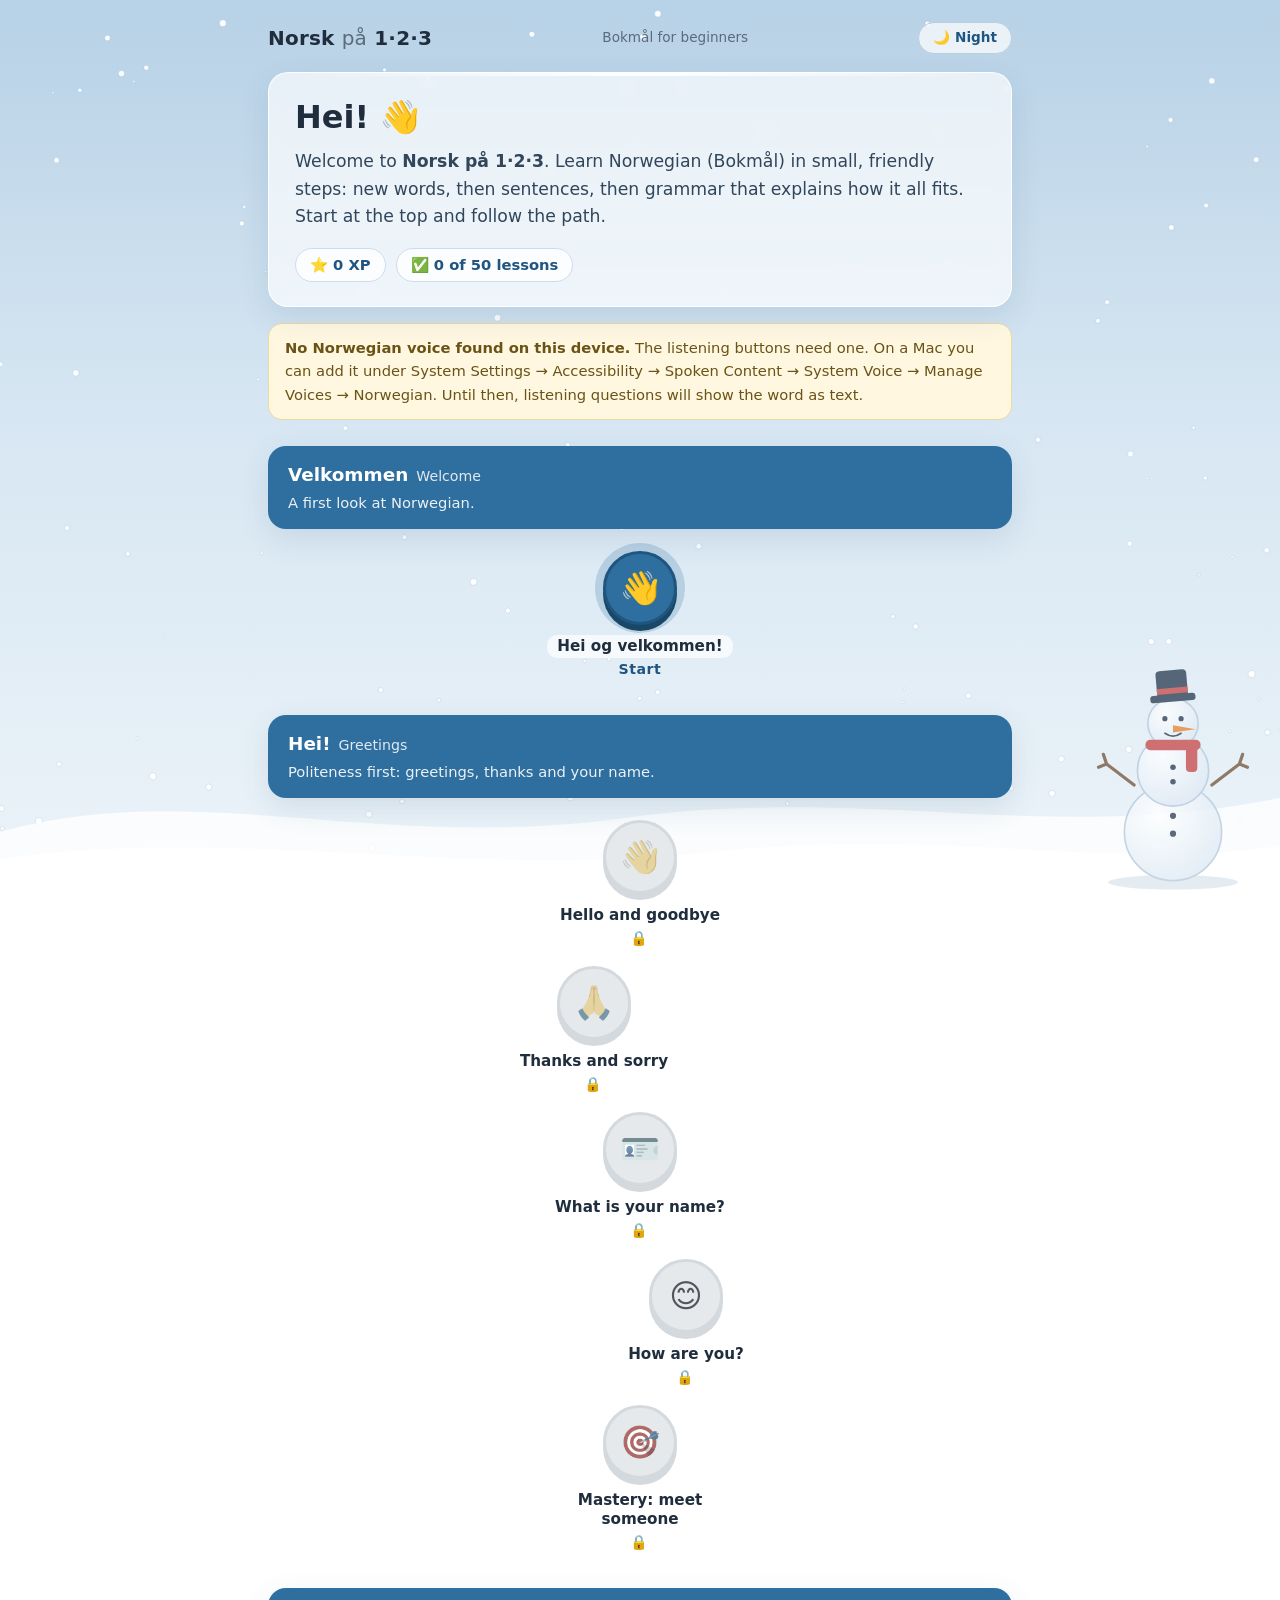
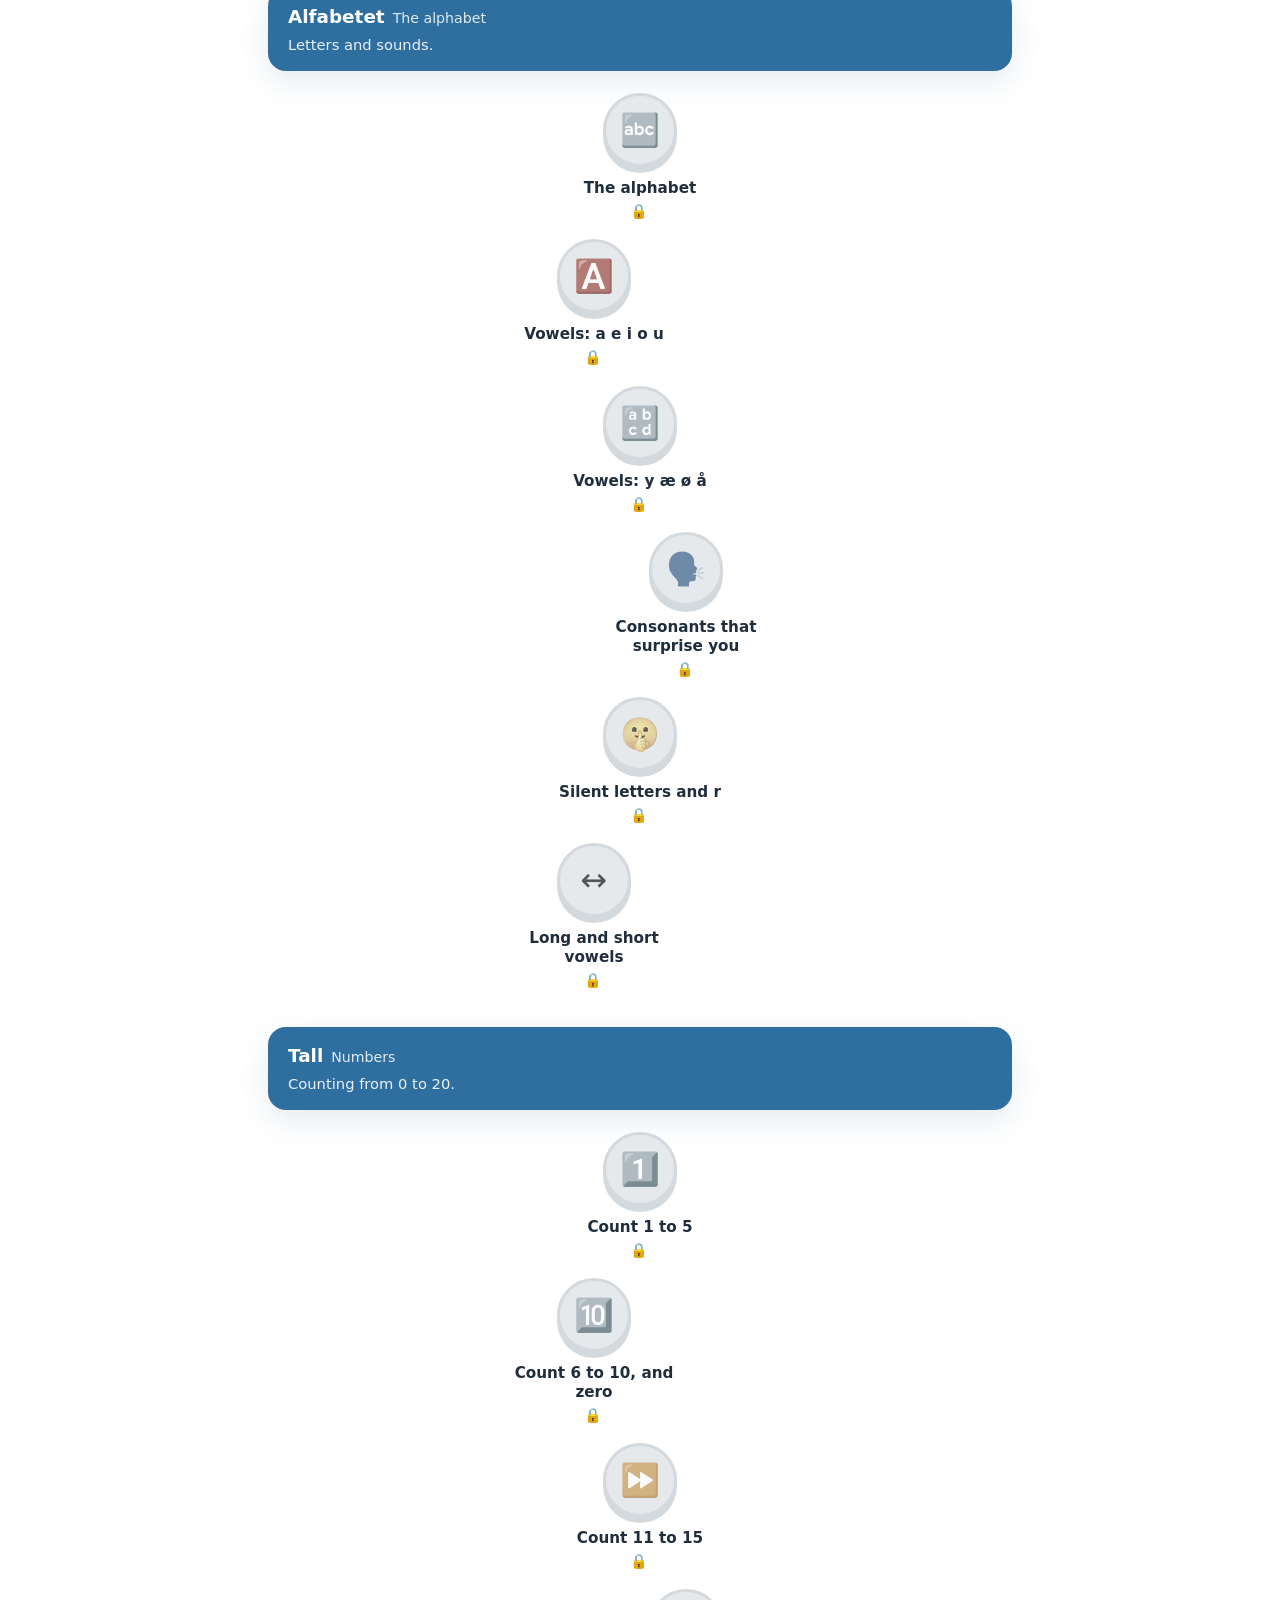
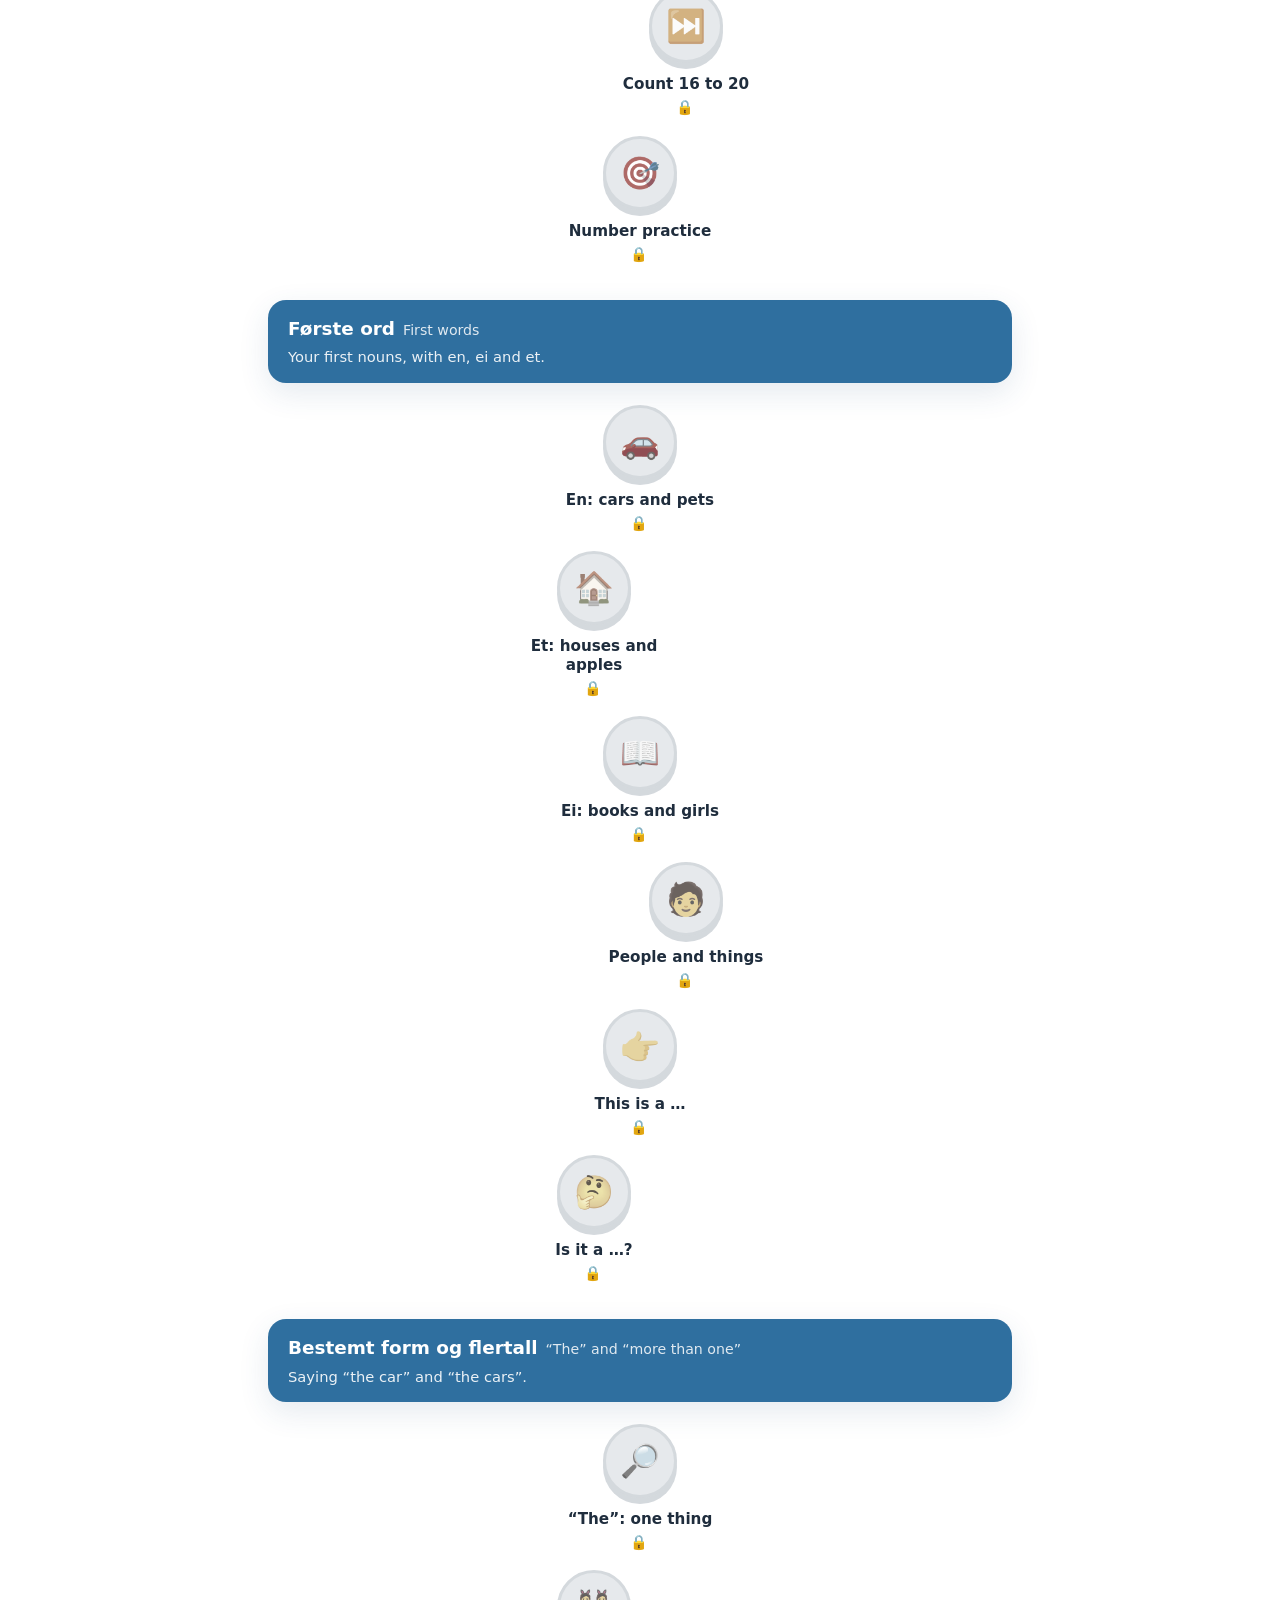
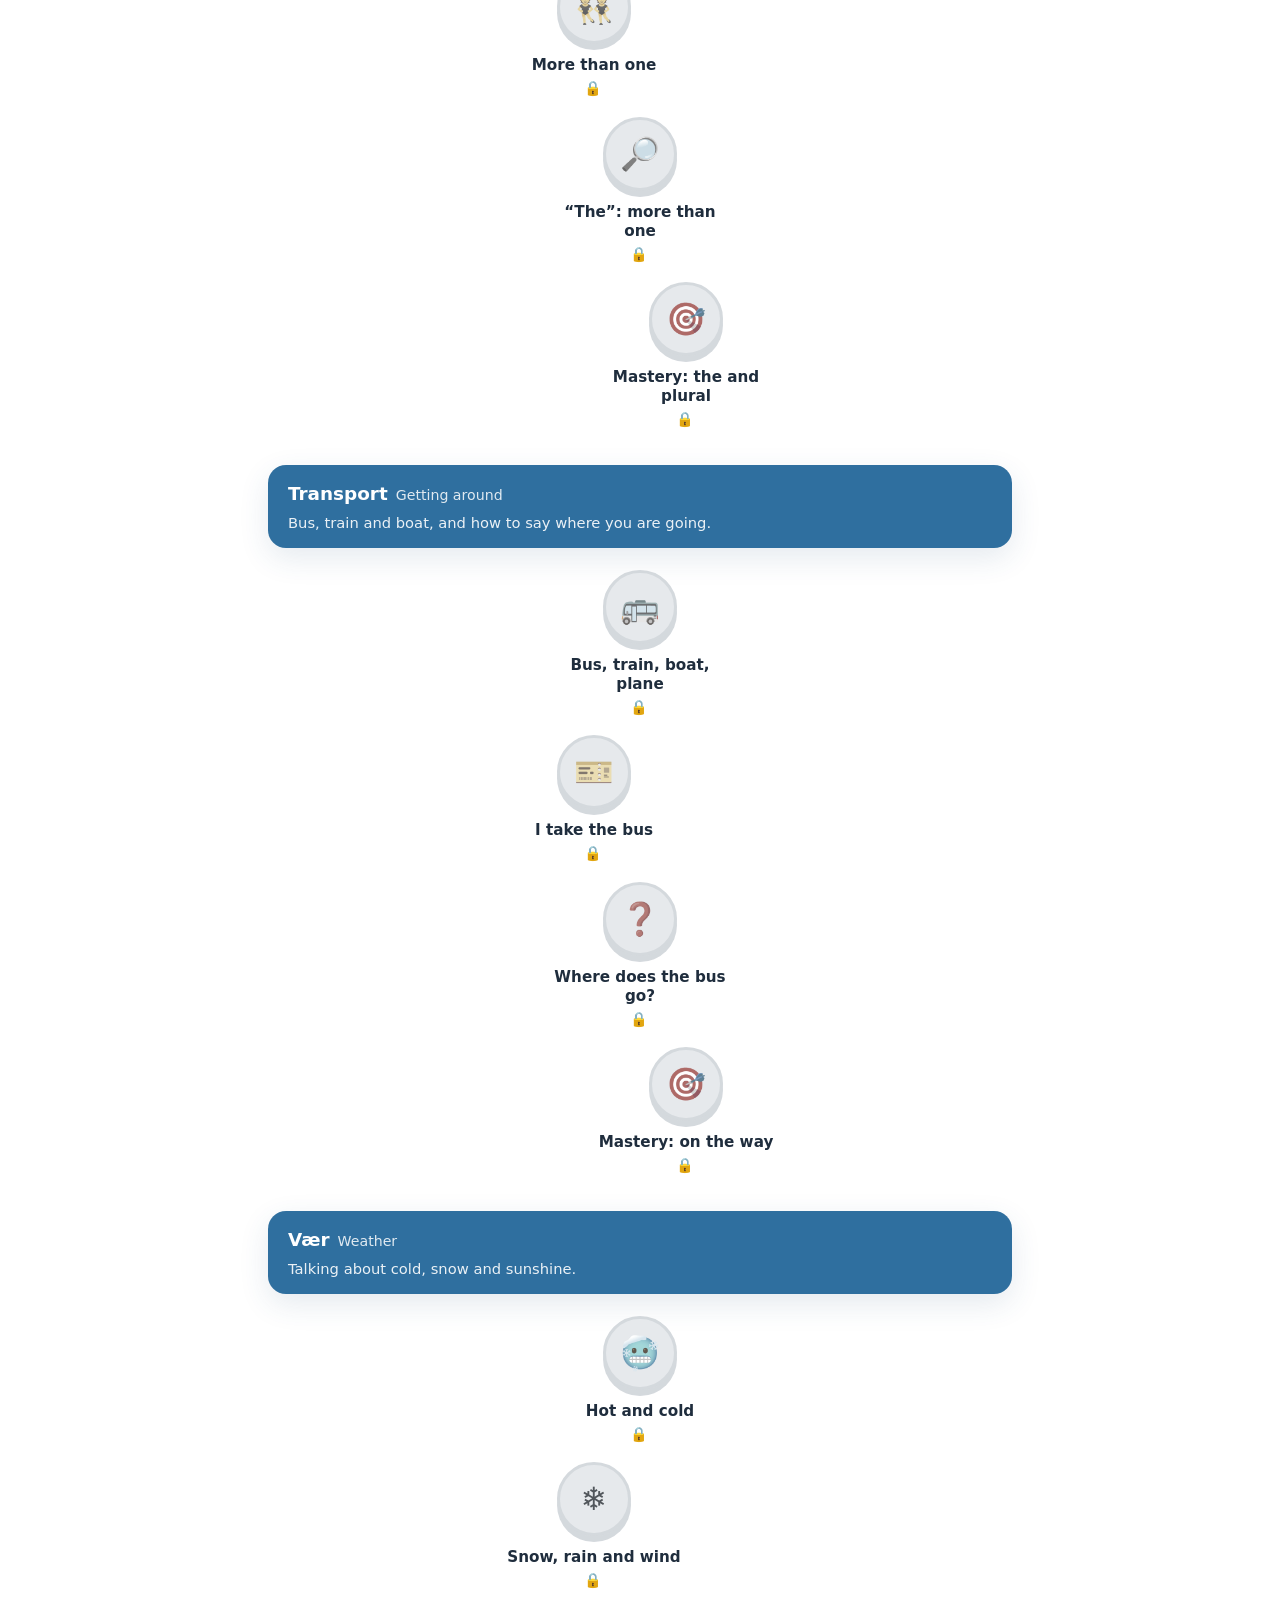
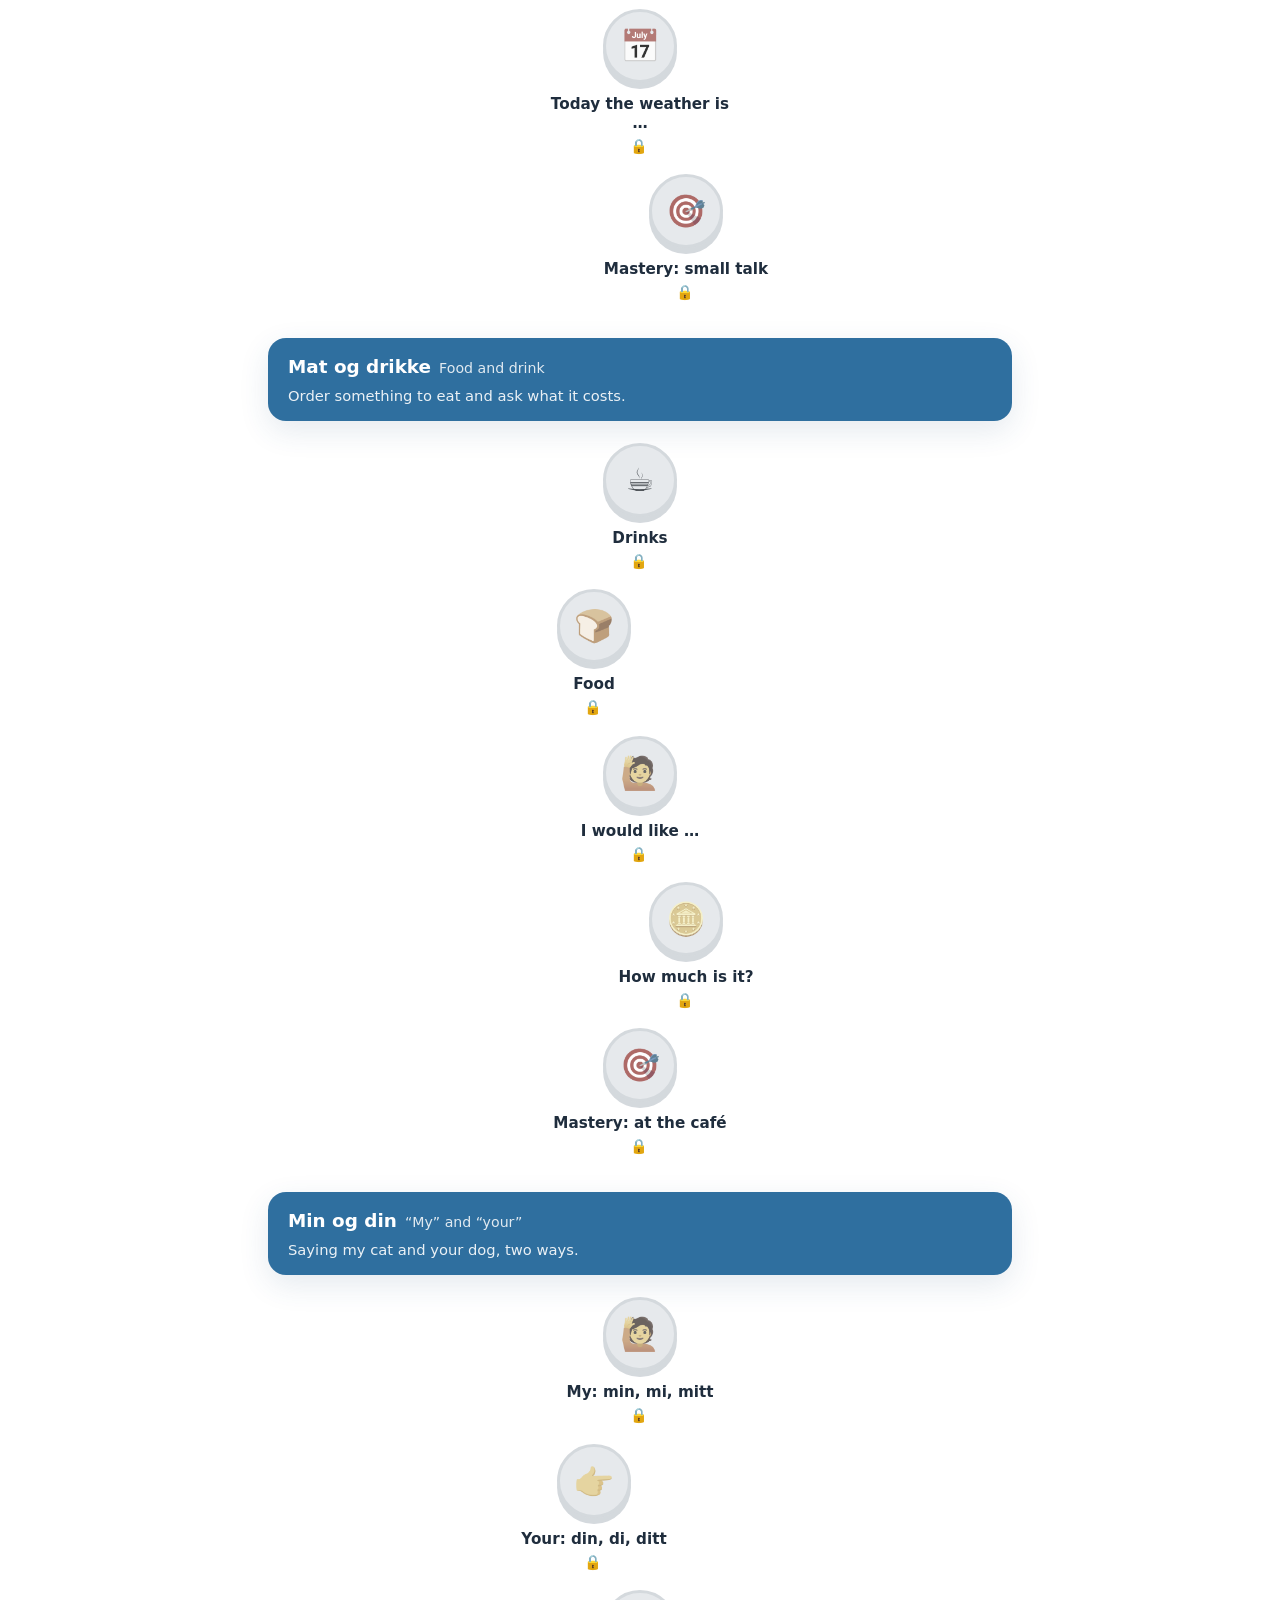
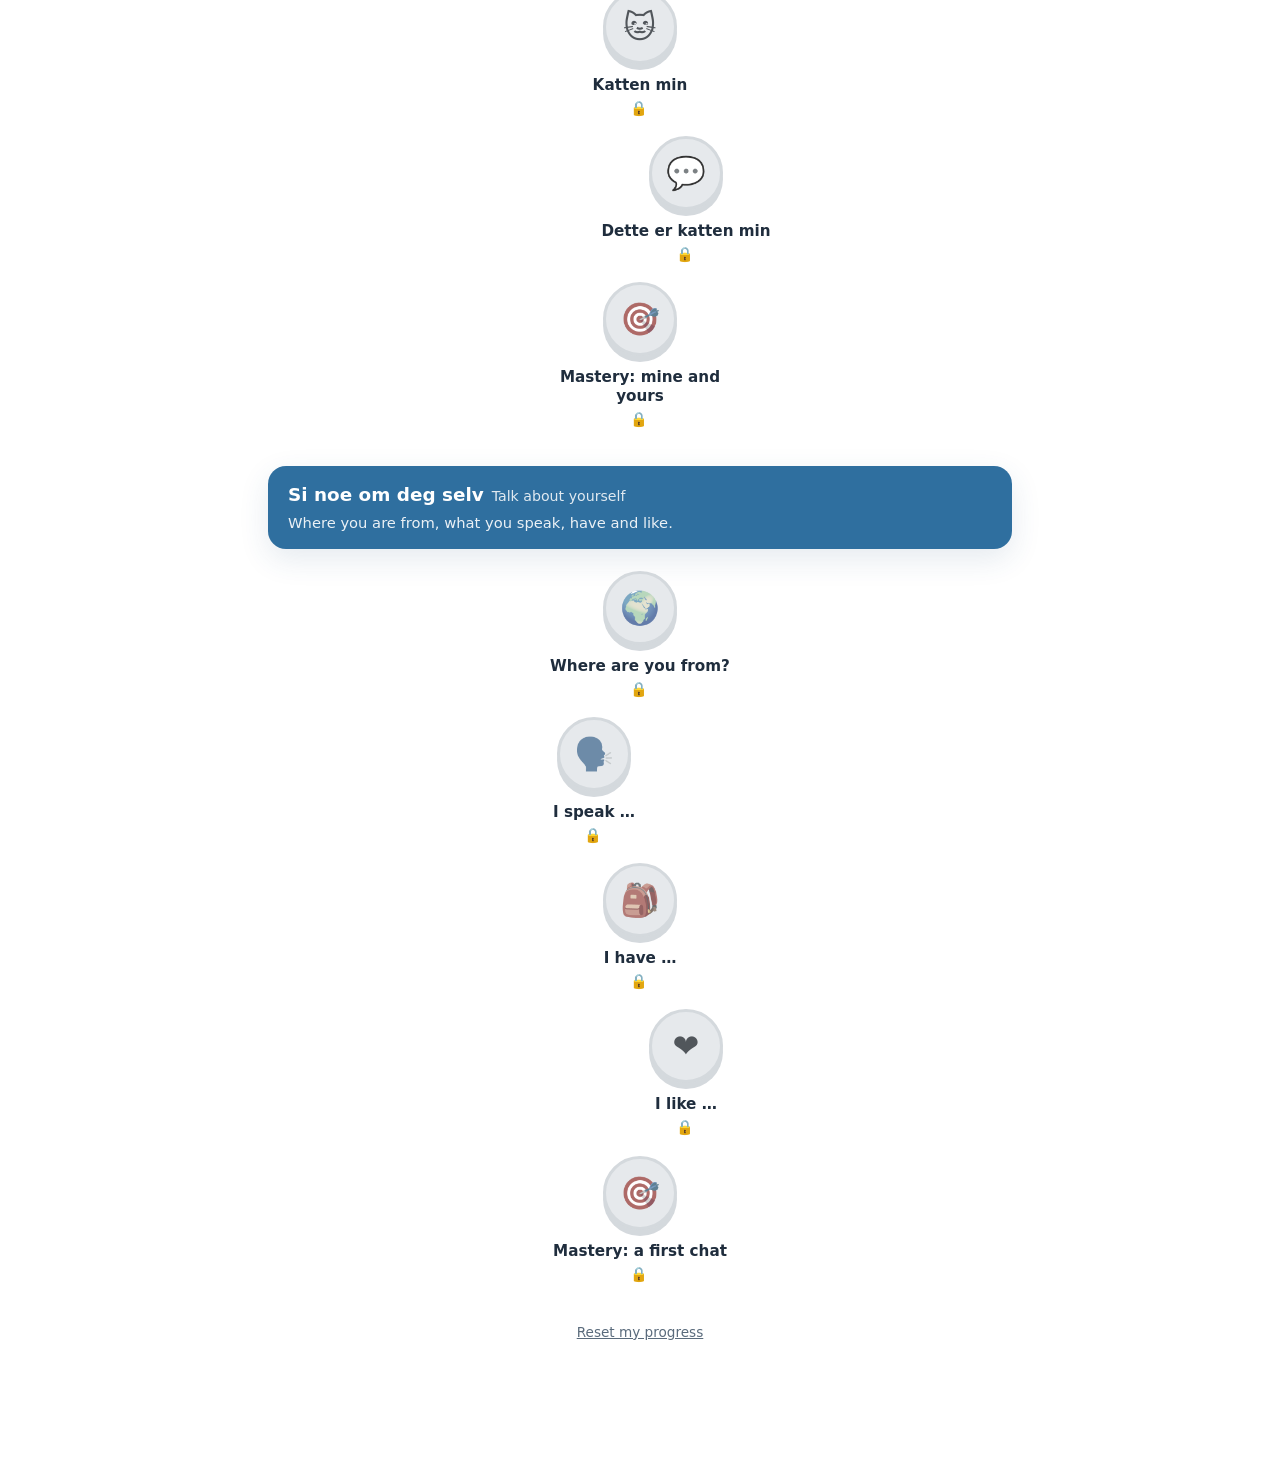
==== commit 6738e232: "Greetings before alphabet, snow by day and stars by night, hat fix, friendlier typing exercises, rem" ====
--- a/index.html
+++ b/index.html
@@ -43,8 +43,8 @@
   <circle cx="100" cy="164" r="3.4" fill="#33445a"/>
   <circle cx="100" cy="206" r="3.8" fill="#33445a"/>
   <circle cx="100" cy="228" r="3.8" fill="#33445a"/>
-  <rect x="74" y="52" width="52" height="8" rx="3" fill="#33445a"/>
-  <rect x="82" y="26" width="36" height="30" rx="4" fill="#33445a"/>
+  <g class="hat" transform="rotate(-5 100 62)"><rect class="hatpart" x="72" y="56" width="56" height="9" rx="4" fill="#33445a"/>
+  <rect class="hatpart" x="81" y="26" width="38" height="34" rx="5" fill="#33445a"/><rect x="81" y="48" width="38" height="7" fill="#c9514f"/></g>
 </svg>
 
 <div class="shell">
--- a/css/style.css
+++ b/css/style.css
@@ -359,3 +359,8 @@
 html[data-theme="dark"] .snowman ellipse{fill:#0a1730;opacity:.6}
 .muted{color:var(--muted)}
 @media (max-width:640px){.moon{width:48px;height:48px;top:5vh;left:auto;right:14vw}}
+
+/* day shows snow, night shows stars */
+html[data-theme="dark"] #snow{display:none}
+html[data-theme="dark"] .snowman .hatpart{fill:#1d2a42;stroke:#8fb2d9;stroke-width:1.6}
+.hint-top{display:block;text-align:center;color:var(--muted);font-size:.9rem;margin:-4px 0 8px}
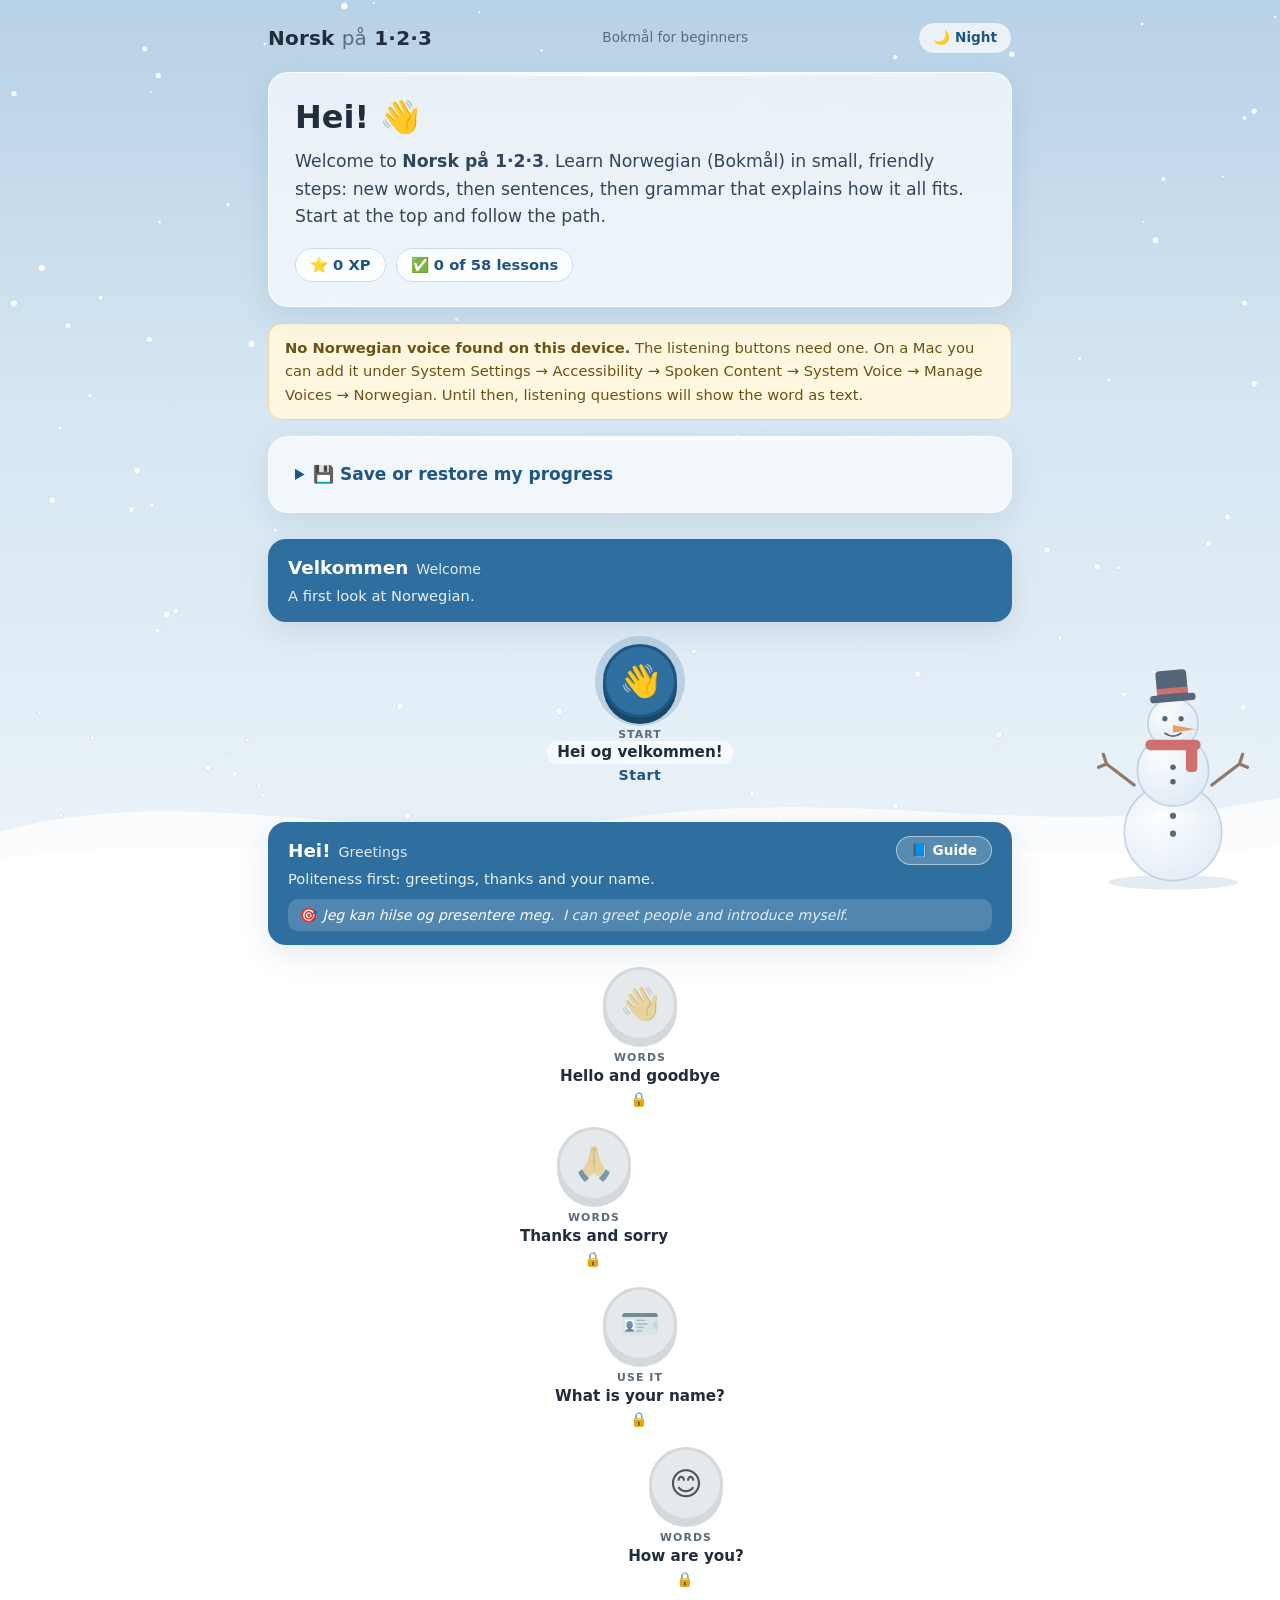
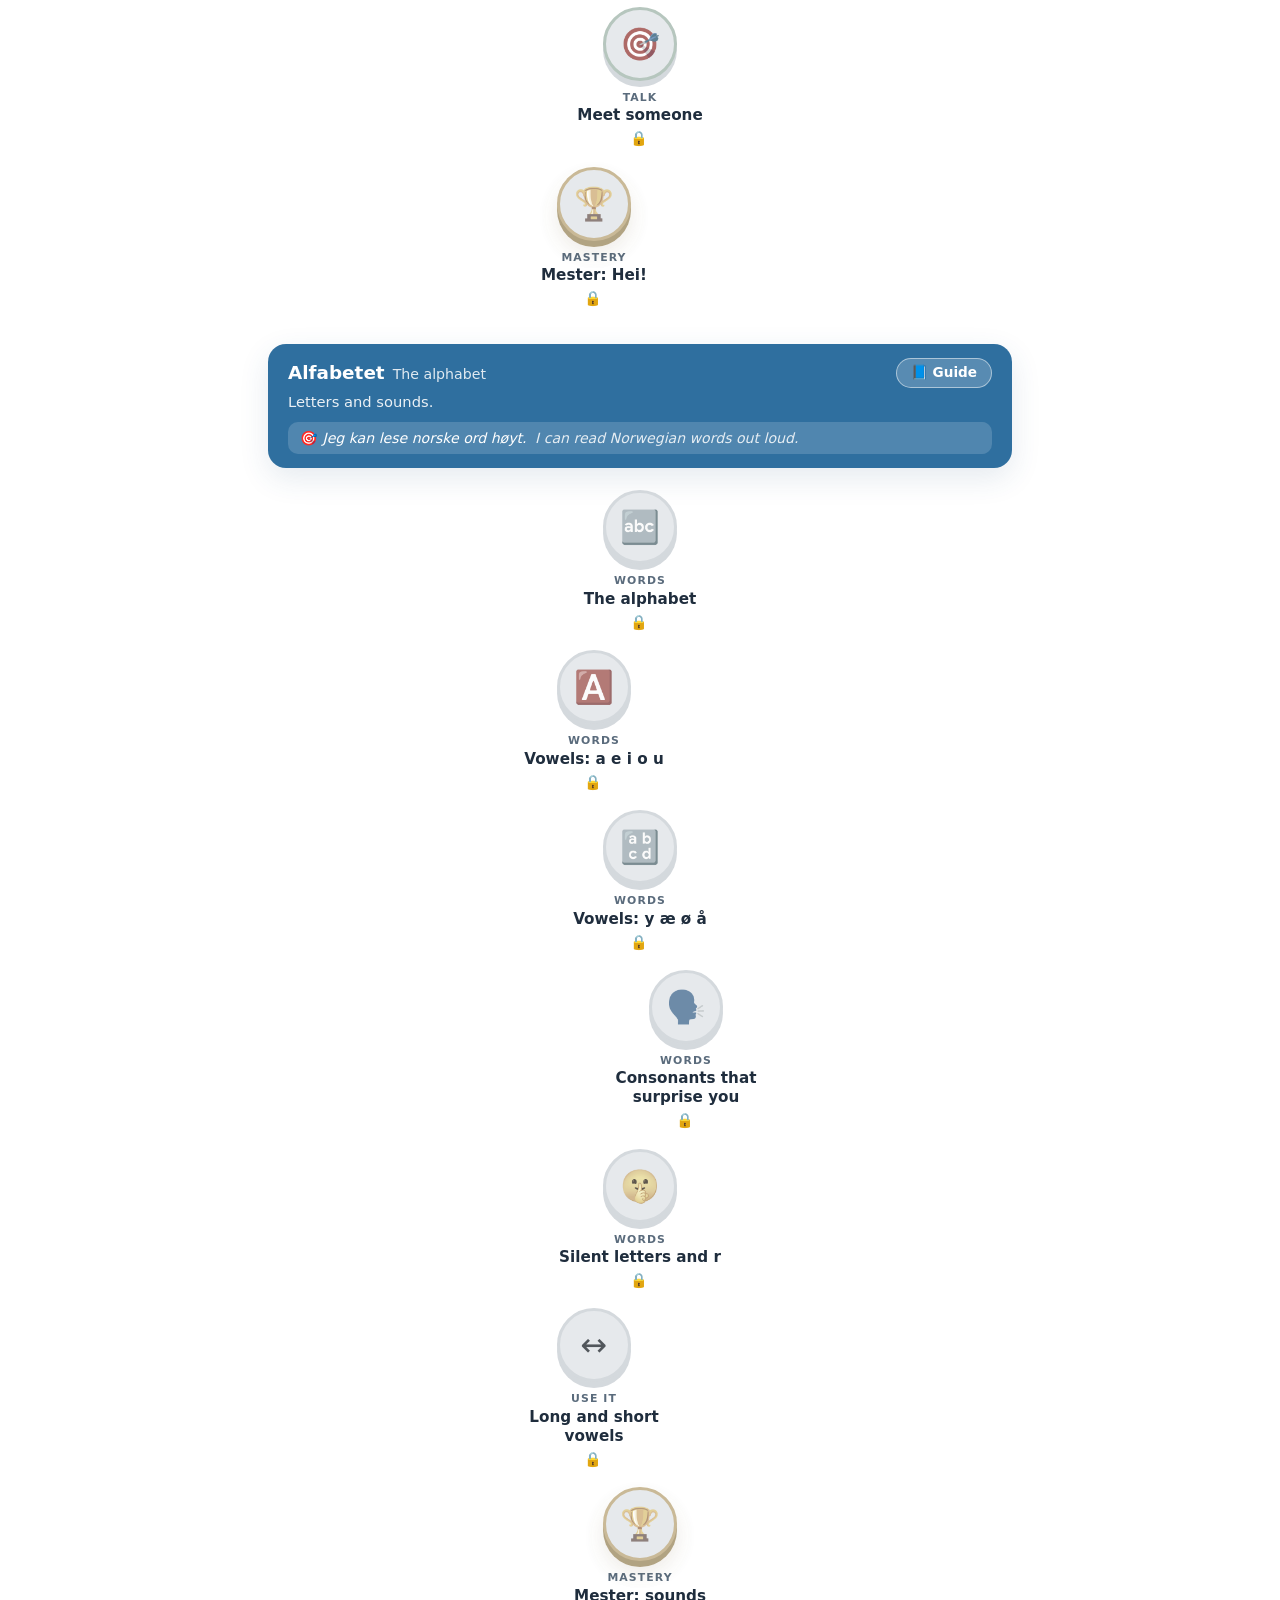
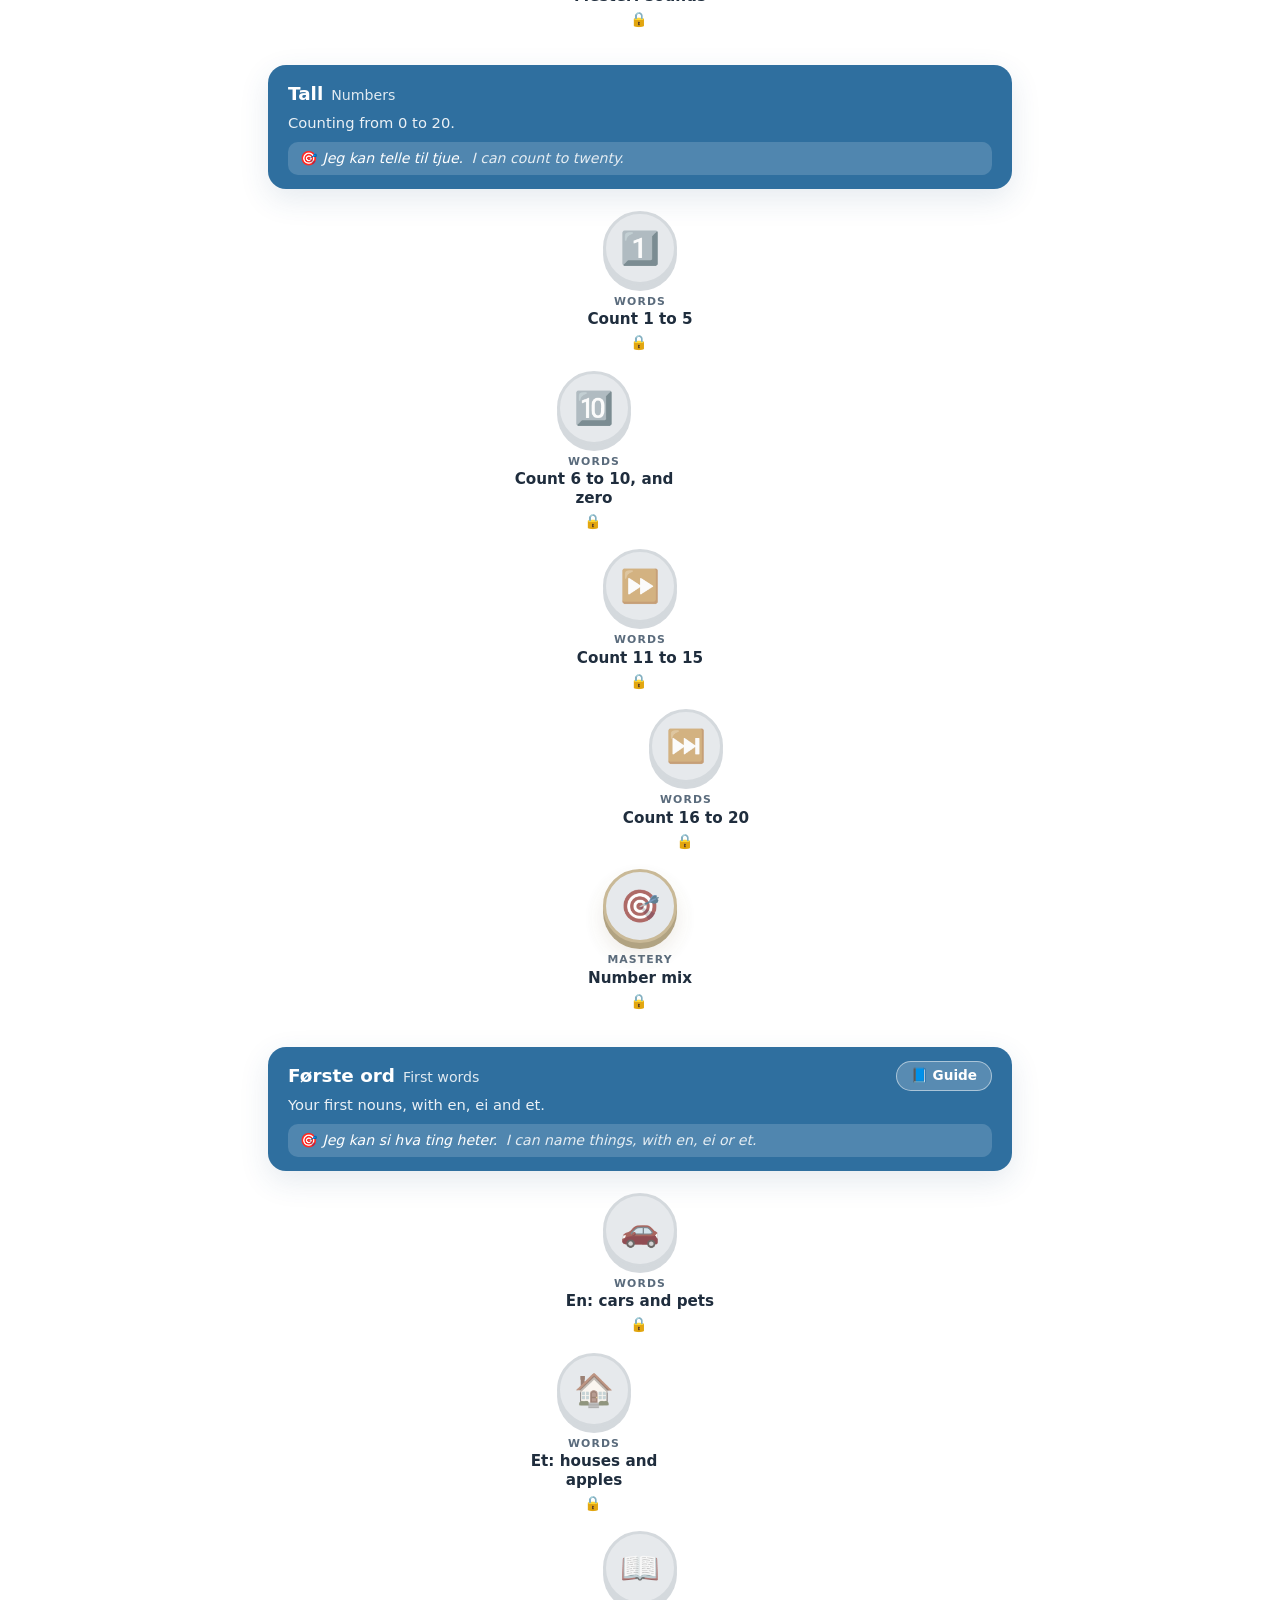
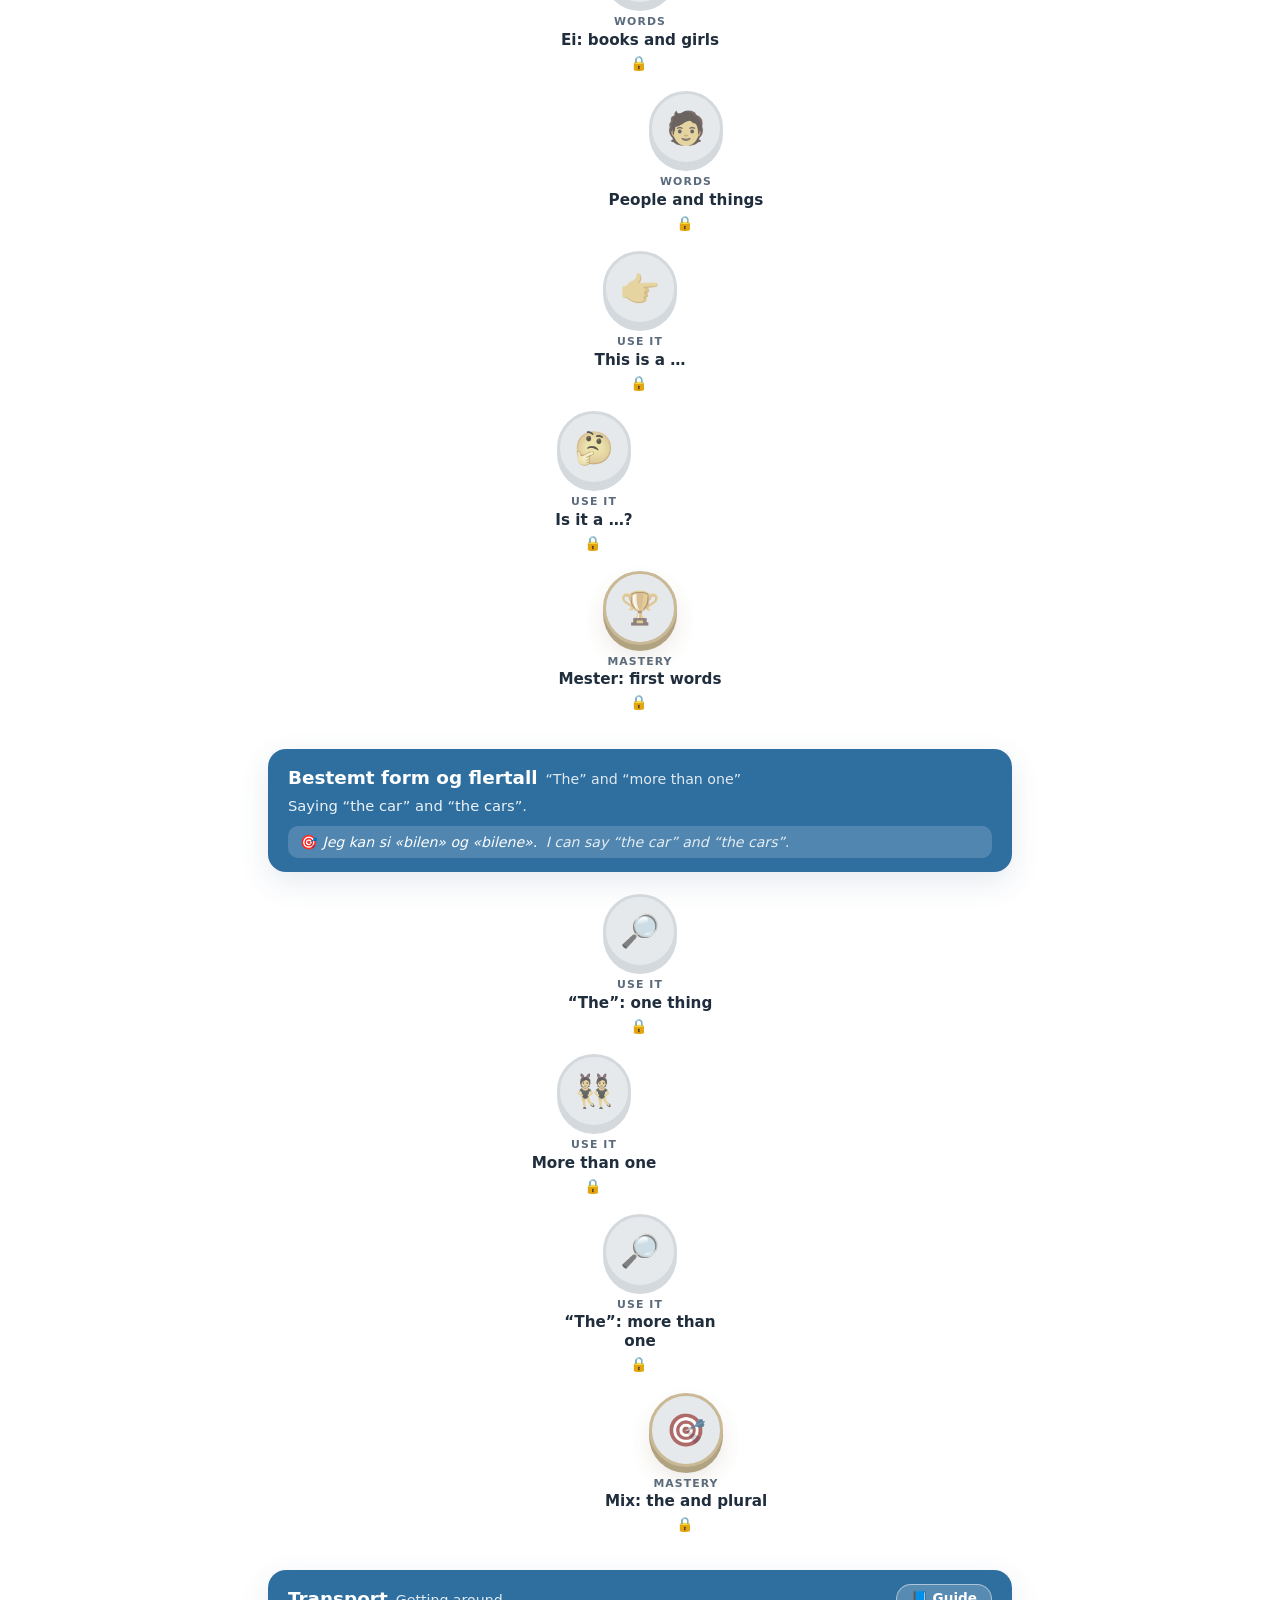
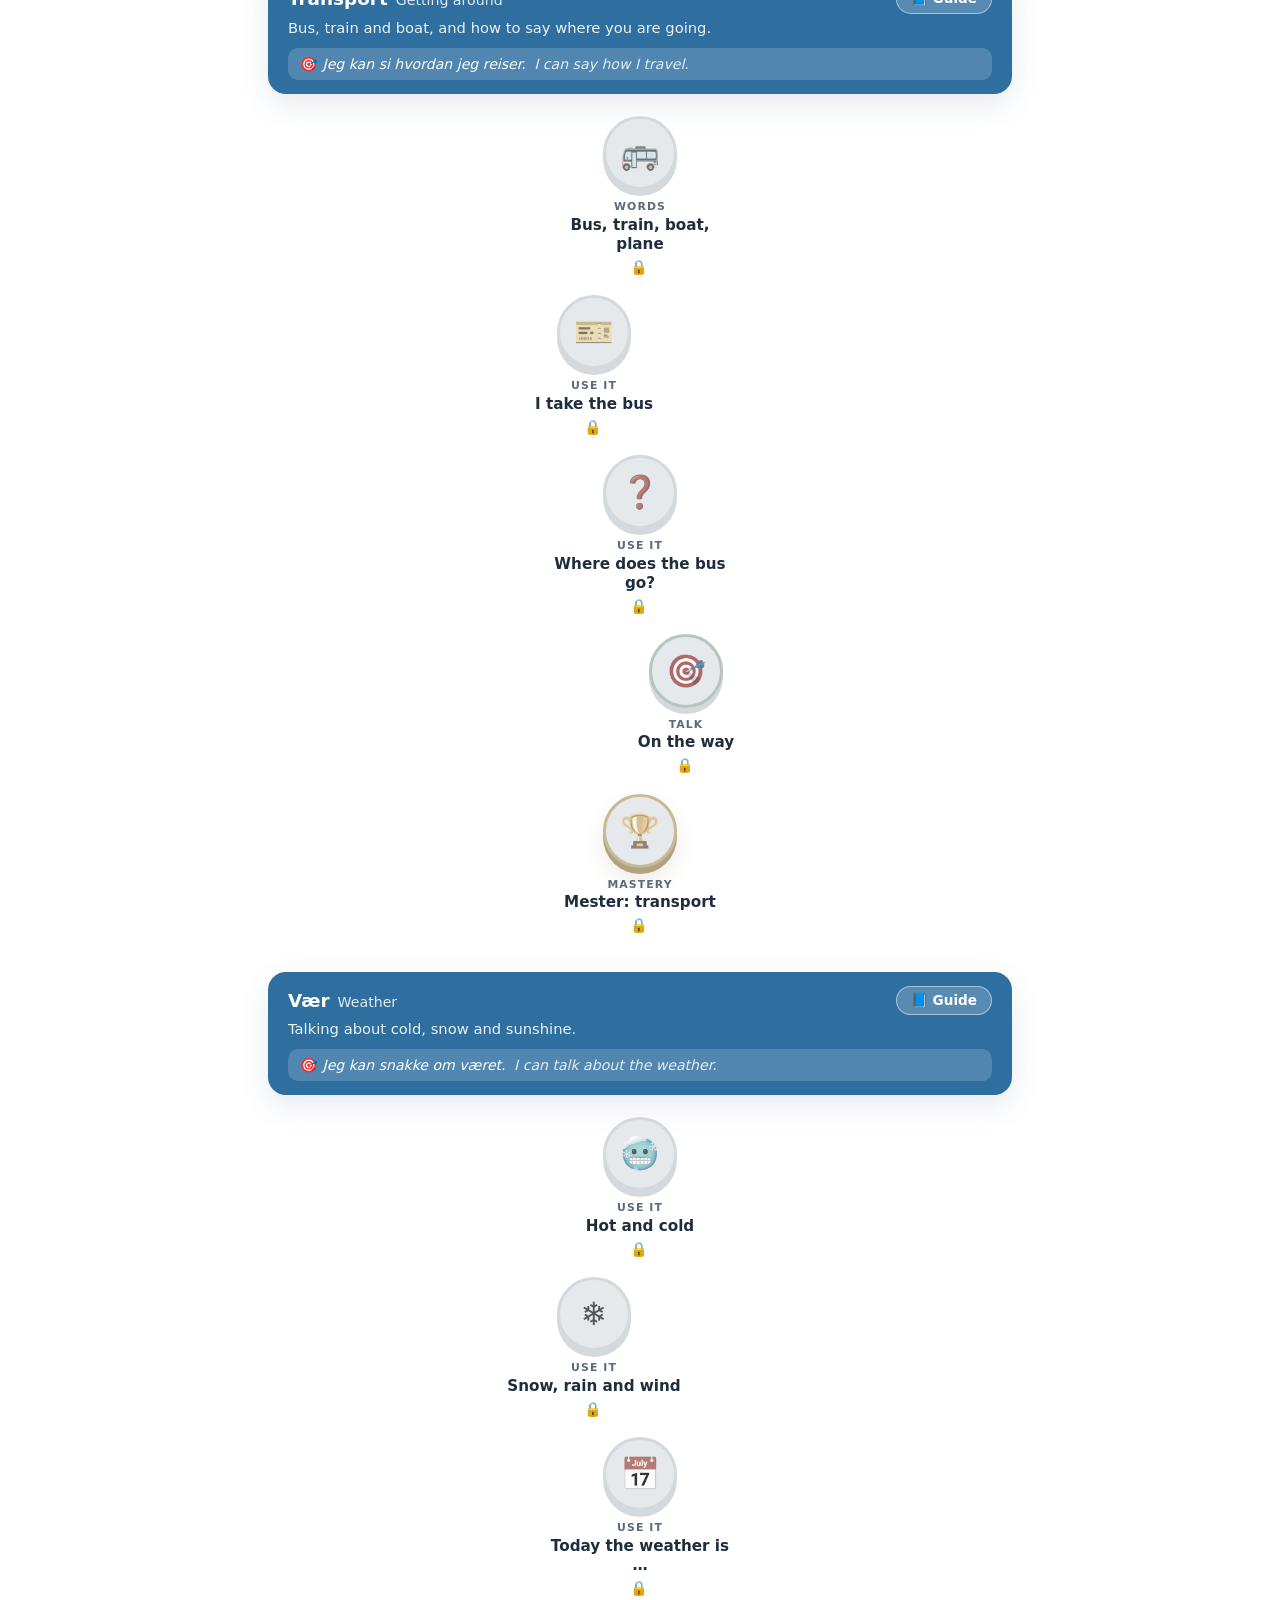
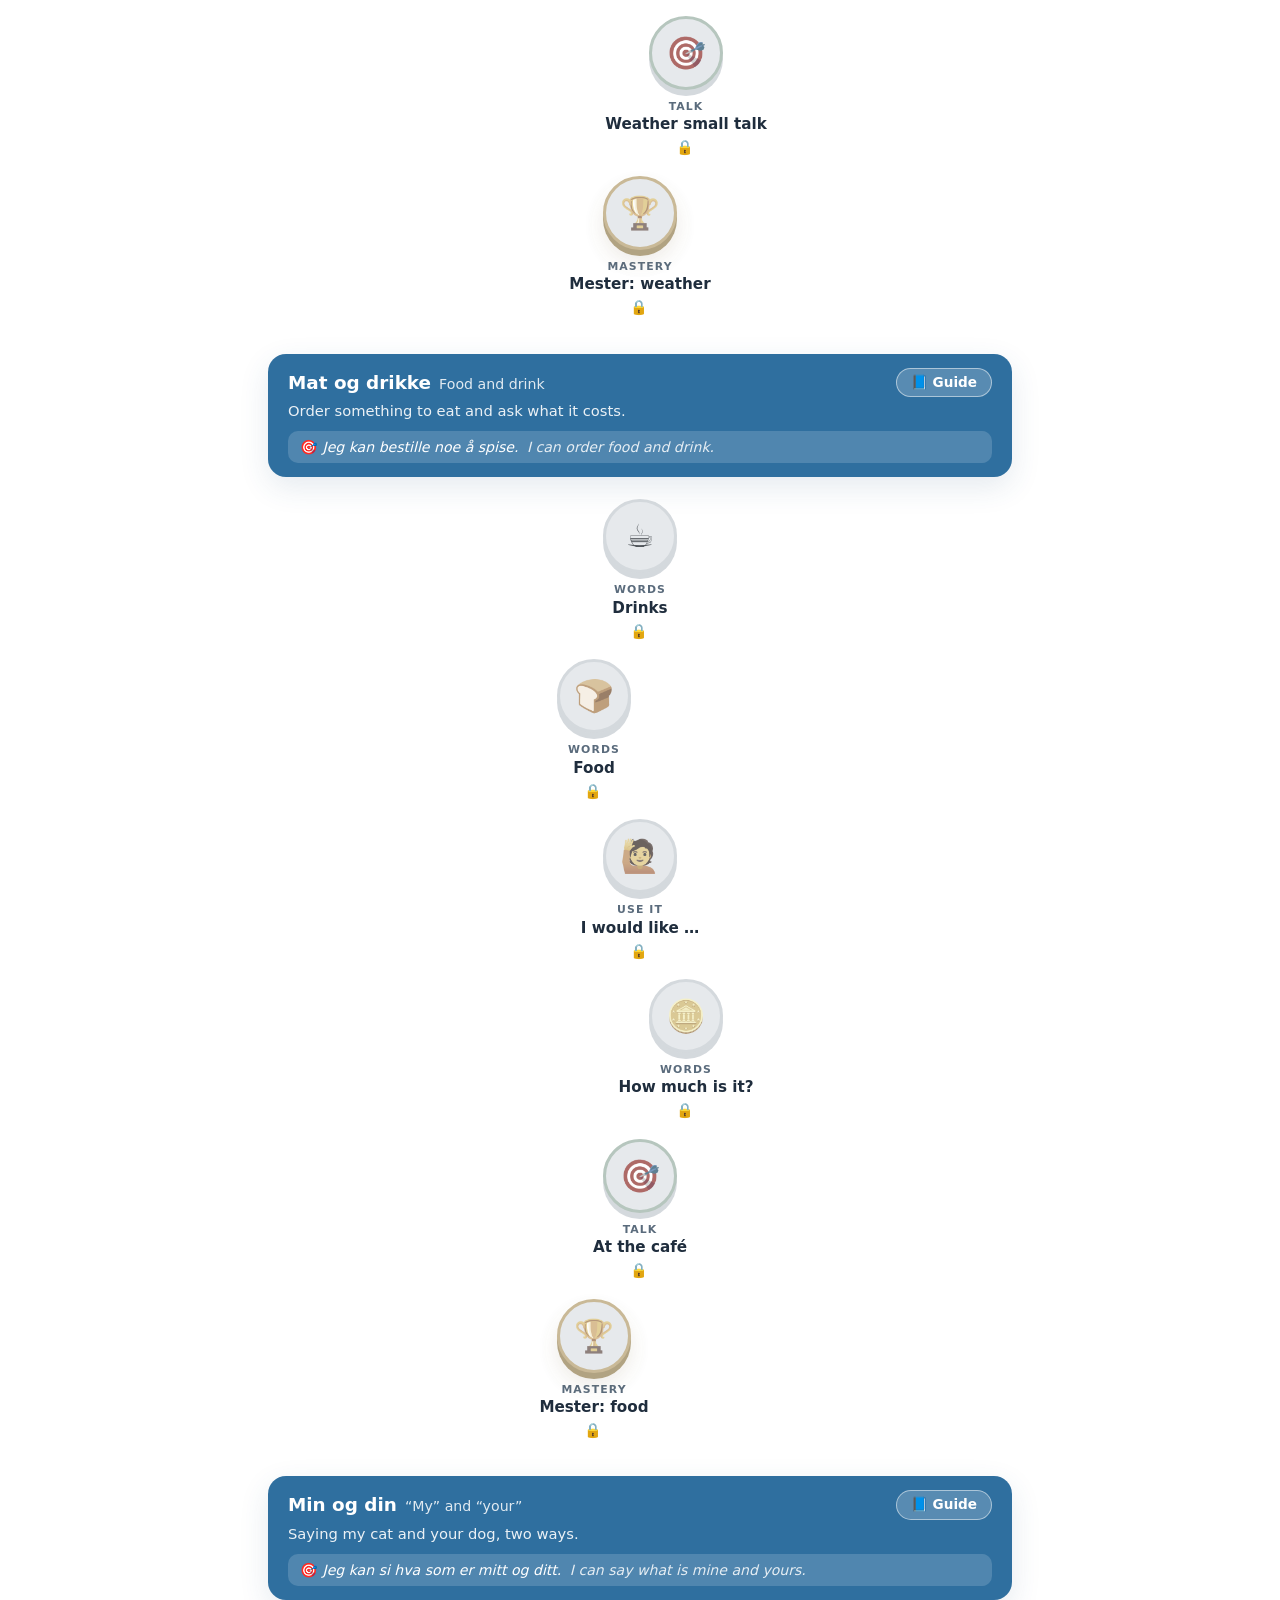
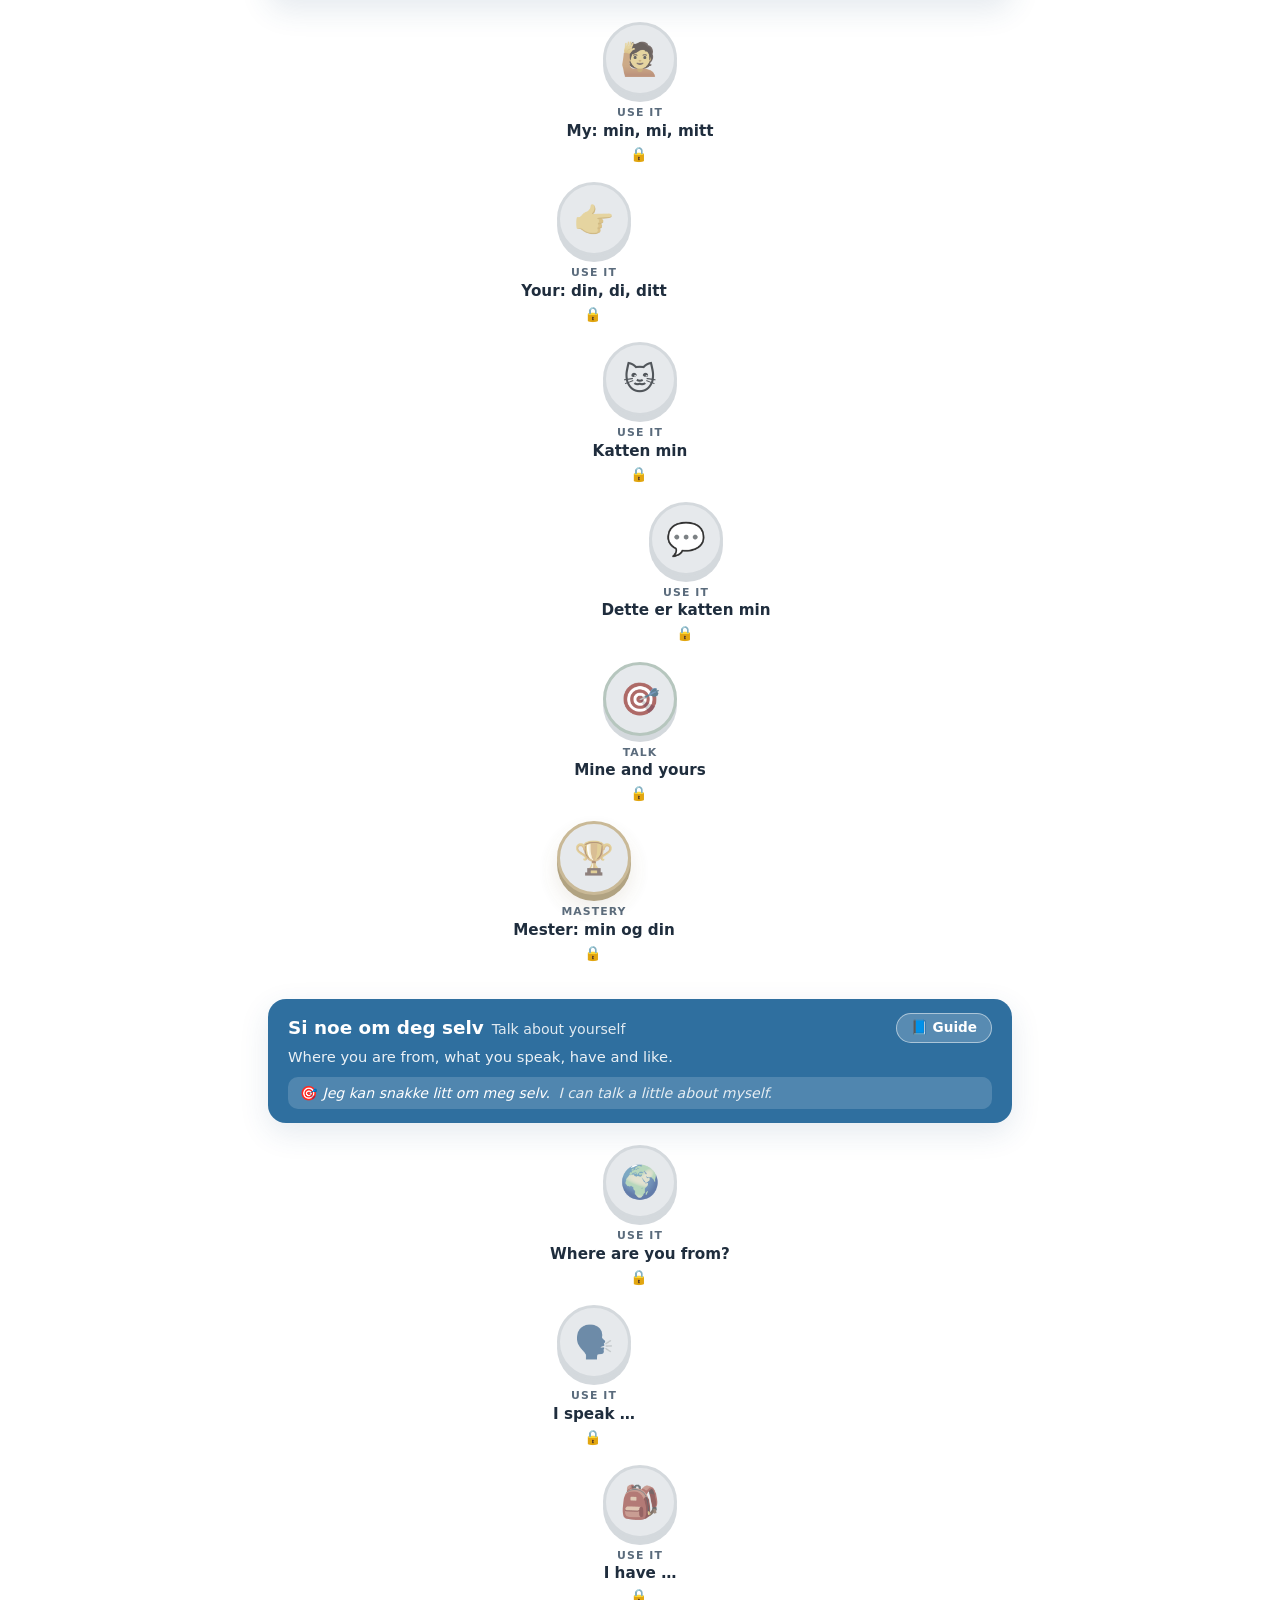
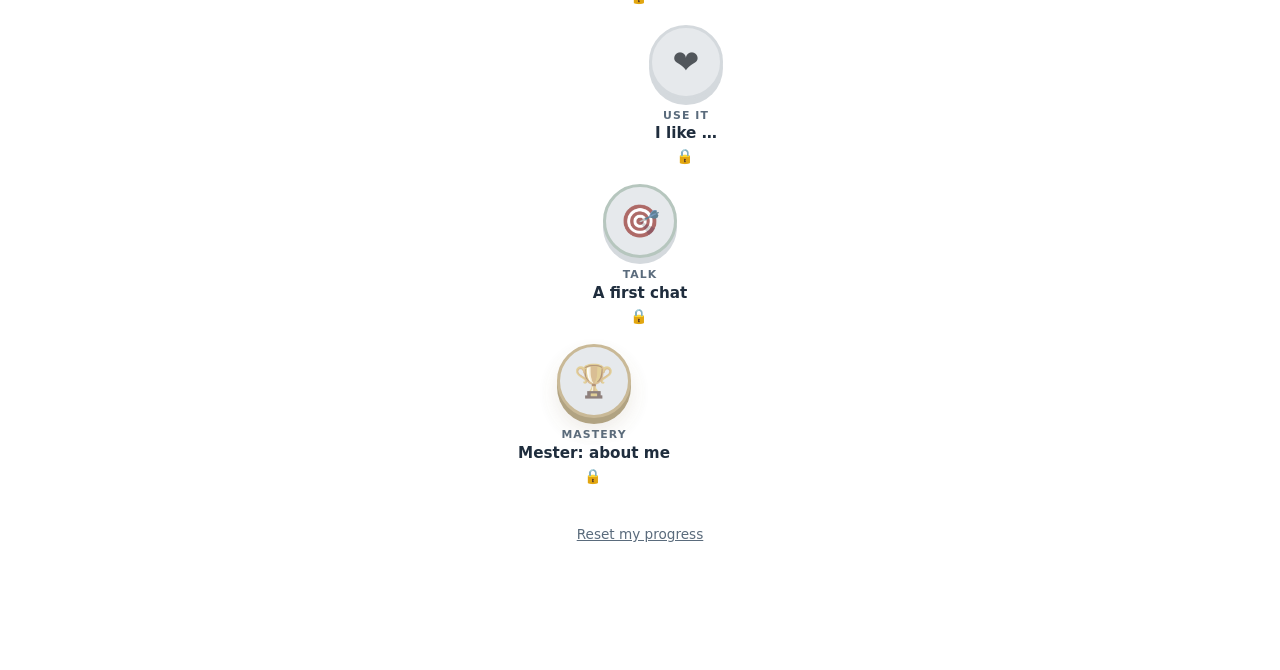
==== commit b84e27b7: "Add progress code (save/restore) and optional Google Form sharing - Home page: save or restore progr" ====
--- a/index.html
+++ b/index.html
@@ -61,6 +61,7 @@
 
 <script src="js/audio.js"></script>
 <script src="js/modules.js"></script>
+<script src="js/config.js"></script>
 <script src="js/app.js"></script>
 </body>
 </html>
--- a/css/style.css
+++ b/css/style.css
@@ -364,3 +364,116 @@
 html[data-theme="dark"] #snow{display:none}
 html[data-theme="dark"] .snowman .hatpart{fill:#1d2a42;stroke:#8fb2d9;stroke-width:1.6}
 .hint-top{display:block;text-align:center;color:var(--muted);font-size:.9rem;margin:-4px 0 8px}
+
+/* ───────── drag and drop ───────── */
+.dg{touch-action:none;user-select:none;-webkit-user-select:none;cursor:grab}
+.dragghost{position:fixed!important;z-index:1000;pointer-events:none;margin:0!important;opacity:.92;transform:rotate(-2deg) scale(1.05);box-shadow:0 12px 28px rgba(20,50,90,.3)!important;cursor:grabbing}
+.dragging{opacity:.35}
+.over{outline:3px dashed var(--blue);outline-offset:2px;background:var(--blue-l)!important}
+.match .opt.dg.sel{border-color:var(--blue);background:var(--blue-l)}
+.tile.letter{min-width:44px;text-align:center;padding:8px 10px;font-size:1.2rem}
+.tile.verb,.chip.verb{border-color:#6dbb94;background:#e3f3ea;box-shadow:0 3px 0 #9fd1b6}
+.chips{display:flex;flex-wrap:wrap;gap:10px;margin:14px 0 18px;min-height:48px}
+.chip{background:#fff;border:2px solid #cddceb;border-radius:999px;padding:7px 18px;font-weight:600;font-size:1.05rem;box-shadow:0 3px 0 #cddceb}
+.chip.sel{border-color:var(--blue);background:var(--blue-l)}
+.chip.used{border-style:dashed;box-shadow:none;color:transparent;background:transparent;cursor:default}
+.chip.placed.right{border-color:var(--ok);background:var(--ok-bg)}
+.chip.placed.wrong{border-color:var(--bad);background:var(--bad-bg)}
+
+/* sentence board */
+.board{display:flex;flex-wrap:wrap;gap:10px;margin:6px 0 16px}
+.sl{position:relative;min-width:84px;min-height:58px;border:2px dashed #b9cfe0;border-radius:14px;background:rgba(255,255,255,.5);display:flex;align-items:center;justify-content:center;padding:14px 6px 6px}
+.sl>i{position:absolute;top:2px;left:8px;font-size:.72rem;font-style:normal;color:var(--muted);font-weight:700}
+.sl.v2{border-color:#6dbb94;background:rgba(227,243,234,.55)}
+.sl.v2::after{content:"verb";position:absolute;top:2px;right:8px;font-size:.68rem;letter-spacing:.05em;text-transform:uppercase;color:var(--ok);font-weight:700}
+.sl.right{border-color:var(--ok);background:var(--ok-bg)}
+.sl.wrong{border-color:var(--bad);background:var(--bad-bg)}
+.sl .tile{padding:5px 12px}
+
+/* label the picture */
+.scene{display:flex;flex-wrap:wrap;justify-content:center;gap:14px;margin:8px 0}
+.obj{display:flex;flex-direction:column;align-items:center;gap:6px}
+.ov{font-size:3.2rem;line-height:1.1}
+.lslot{min-width:120px;min-height:44px;border:2px dashed #b9cfe0;border-radius:12px;background:rgba(255,255,255,.5);padding:6px 12px;font-weight:600;font-size:1.05rem}
+.lslot.full{border-style:solid;background:#fff}
+.lslot.right{border-color:var(--ok);background:var(--ok-bg)}
+.lslot.wrong{border-color:var(--bad);background:var(--bad-bg)}
+
+/* sort into boxes */
+.bins{display:grid;grid-template-columns:repeat(auto-fit,minmax(130px,1fr));gap:12px;margin:8px 0}
+.bin{border:2px dashed #b9cfe0;border-radius:16px;background:rgba(255,255,255,.5);padding:8px;min-height:120px}
+.binh{text-align:center;font-weight:700;color:var(--blue-d);margin-bottom:6px}
+.binb{display:flex;flex-direction:column;gap:6px;align-items:center}
+
+/* endings */
+.erows{display:grid;gap:10px;margin:8px 0}
+.erow{display:flex;align-items:center;gap:10px;flex-wrap:wrap}
+.esrc{min-width:90px;text-align:right;color:var(--muted)}
+.earr{color:var(--muted)}
+.estem{font-weight:700;font-size:1.15rem;margin-right:-6px}
+.eslot{min-width:64px;min-height:42px;border:2px dashed #b9cfe0;border-radius:10px;background:rgba(255,255,255,.5);font-weight:700;font-size:1.1rem;padding:4px 12px}
+.eslot.full{border-style:solid;background:#fff}
+.eslot.given{border-style:solid;background:var(--blue-l);cursor:default}
+.eslot.right{border-color:var(--ok);background:var(--ok-bg)}
+.eslot.wrong{border-color:var(--bad);background:var(--bad-bg)}
+
+/* spot the mistake */
+.spotline{display:flex;flex-wrap:wrap;gap:8px;margin:10px 0 18px}
+.spotw{background:#fff;border:2px solid #cddceb;border-radius:12px;padding:8px 14px;font-size:1.15rem;font-weight:600}
+.spotw.sel{border-color:var(--blue);background:var(--blue-l)}
+.spotw.right{border-color:var(--ok);background:var(--ok-bg)}
+.spotw.wrong{border-color:var(--bad);background:var(--bad-bg)}
+
+/* memory */
+.memgrid{display:grid;grid-template-columns:repeat(4,1fr);gap:10px;margin:8px 0 16px}
+.mcard{position:relative;aspect-ratio:1/1;min-height:70px;border:2px solid #b9cfe0;border-radius:14px;background:var(--blue-l);padding:4px;display:grid;place-items:center;font-weight:700}
+.mcard .front{display:none;font-size:1.05rem;line-height:1.15;text-align:center;word-break:break-word}
+.mcard .front.emo{font-size:2.2rem}
+.mcard .back{font-size:1.5rem;opacity:.8}
+.mcard.up{background:#fff;border-color:var(--blue)}
+.mcard.up .front{display:block}.mcard.up .back{display:none}
+.mcard.gone{background:var(--ok-bg);border-color:var(--ok);opacity:.7;animation:pop .3s}
+@media (max-width:480px){.memgrid{grid-template-columns:repeat(3,1fr)}.mcard .front{font-size:.95rem}}
+
+/* path: kind labels, goals, guide */
+.uh1{display:flex;justify-content:space-between;align-items:flex-start;gap:10px}
+.guidebtn{background:rgba(255,255,255,.2);border:1px solid rgba(255,255,255,.5);color:#fff;border-radius:999px;padding:3px 14px;font-size:.85rem;font-weight:600;white-space:nowrap}
+.guidebtn:hover{background:rgba(255,255,255,.35)}
+.goal{margin-top:6px;background:rgba(255,255,255,.16);border-radius:10px;padding:5px 12px;font-size:.88rem!important;opacity:1!important}
+.goal em{opacity:.85;margin-left:4px}
+.kind{display:block;font-size:.68rem;letter-spacing:.1em;text-transform:uppercase;color:var(--muted);font-weight:700}
+.node.k-mester .circle{border-color:#d9a63a;box-shadow:0 6px 0 #b98a24,0 12px 22px rgba(160,120,30,.2)}
+.node.k-mester.current .circle{background:#d9a63a;border-color:#b98a24;box-shadow:0 6px 0 #8a6618,0 0 0 8px rgba(217,166,58,.28)}
+.node.k-mester.done .circle{background:#d9a63a;border-color:#b98a24;box-shadow:0 6px 0 #8a6618}
+.node.k-samtale .circle{border-color:#8ec0a5}
+.noteicon+h2{margin-top:0}
+
+/* dark variants */
+html[data-theme="dark"] .tile.verb,html[data-theme="dark"] .chip.verb{background:var(--ok-bg);border-color:var(--ok);box-shadow:none}
+html[data-theme="dark"] .chip,html[data-theme="dark"] .spotw,html[data-theme="dark"] .lslot.full,html[data-theme="dark"] .eslot.full{background:rgba(255,255,255,.07);border-color:rgba(160,195,230,.28);color:var(--ink);box-shadow:none}
+html[data-theme="dark"] .chip.sel,html[data-theme="dark"] .spotw.sel{background:var(--blue-l);border-color:var(--blue)}
+html[data-theme="dark"] .chip.used{background:transparent;color:transparent}
+html[data-theme="dark"] .chip.placed.right,html[data-theme="dark"] .spotw.right,html[data-theme="dark"] .lslot.right,html[data-theme="dark"] .eslot.right,html[data-theme="dark"] .sl.right{background:var(--ok-bg);border-color:var(--ok)}
+html[data-theme="dark"] .chip.placed.wrong,html[data-theme="dark"] .spotw.wrong,html[data-theme="dark"] .lslot.wrong,html[data-theme="dark"] .eslot.wrong,html[data-theme="dark"] .sl.wrong{background:var(--bad-bg);border-color:var(--bad)}
+html[data-theme="dark"] .sl,html[data-theme="dark"] .lslot,html[data-theme="dark"] .eslot,html[data-theme="dark"] .bin{background:rgba(255,255,255,.05);border-color:#3d5878}
+html[data-theme="dark"] .sl.v2{background:rgba(92,197,150,.1);border-color:var(--ok)}
+html[data-theme="dark"] .eslot.given{background:var(--blue-l)}
+html[data-theme="dark"] .mcard{background:var(--blue-l);border-color:#4a6a8c}
+html[data-theme="dark"] .mcard.up{background:rgba(255,255,255,.12);border-color:var(--blue)}
+html[data-theme="dark"] .mcard.gone{background:var(--ok-bg);border-color:var(--ok)}
+html[data-theme="dark"] .dragghost{background:#1d3550!important;color:var(--ink)}
+html[data-theme="dark"] .over{background:rgba(74,147,201,.25)!important}
+html[data-theme="dark"] .node.k-mester .circle{border-color:#d9a63a}
+.tile.verb.used,.chip.used{background:transparent!important;border-style:dashed;box-shadow:none!important}
+html[data-theme="dark"] .tile.verb.used{background:transparent!important;border-color:rgba(160,195,230,.28)}
+
+/* progress code */
+.codecard summary{cursor:pointer;font-weight:700;color:var(--blue-d)}
+.codecard[open] summary{margin-bottom:10px}
+.coderow{display:flex;gap:10px;align-items:center;margin:10px 0;flex-wrap:wrap}
+.coderow .ans{flex:1;min-width:160px;max-width:none;font-size:.9rem}
+.codemsg{min-height:1.4em;font-size:.95rem}
+.codemsg.ok{color:var(--ok)}.codemsg.no{color:var(--bad)}
+hr.soft{border:0;border-top:1px solid rgba(90,120,150,.2);margin:14px 0}
+.sharerow{display:flex;gap:10px;align-items:center}
+.small{font-size:.85rem}
